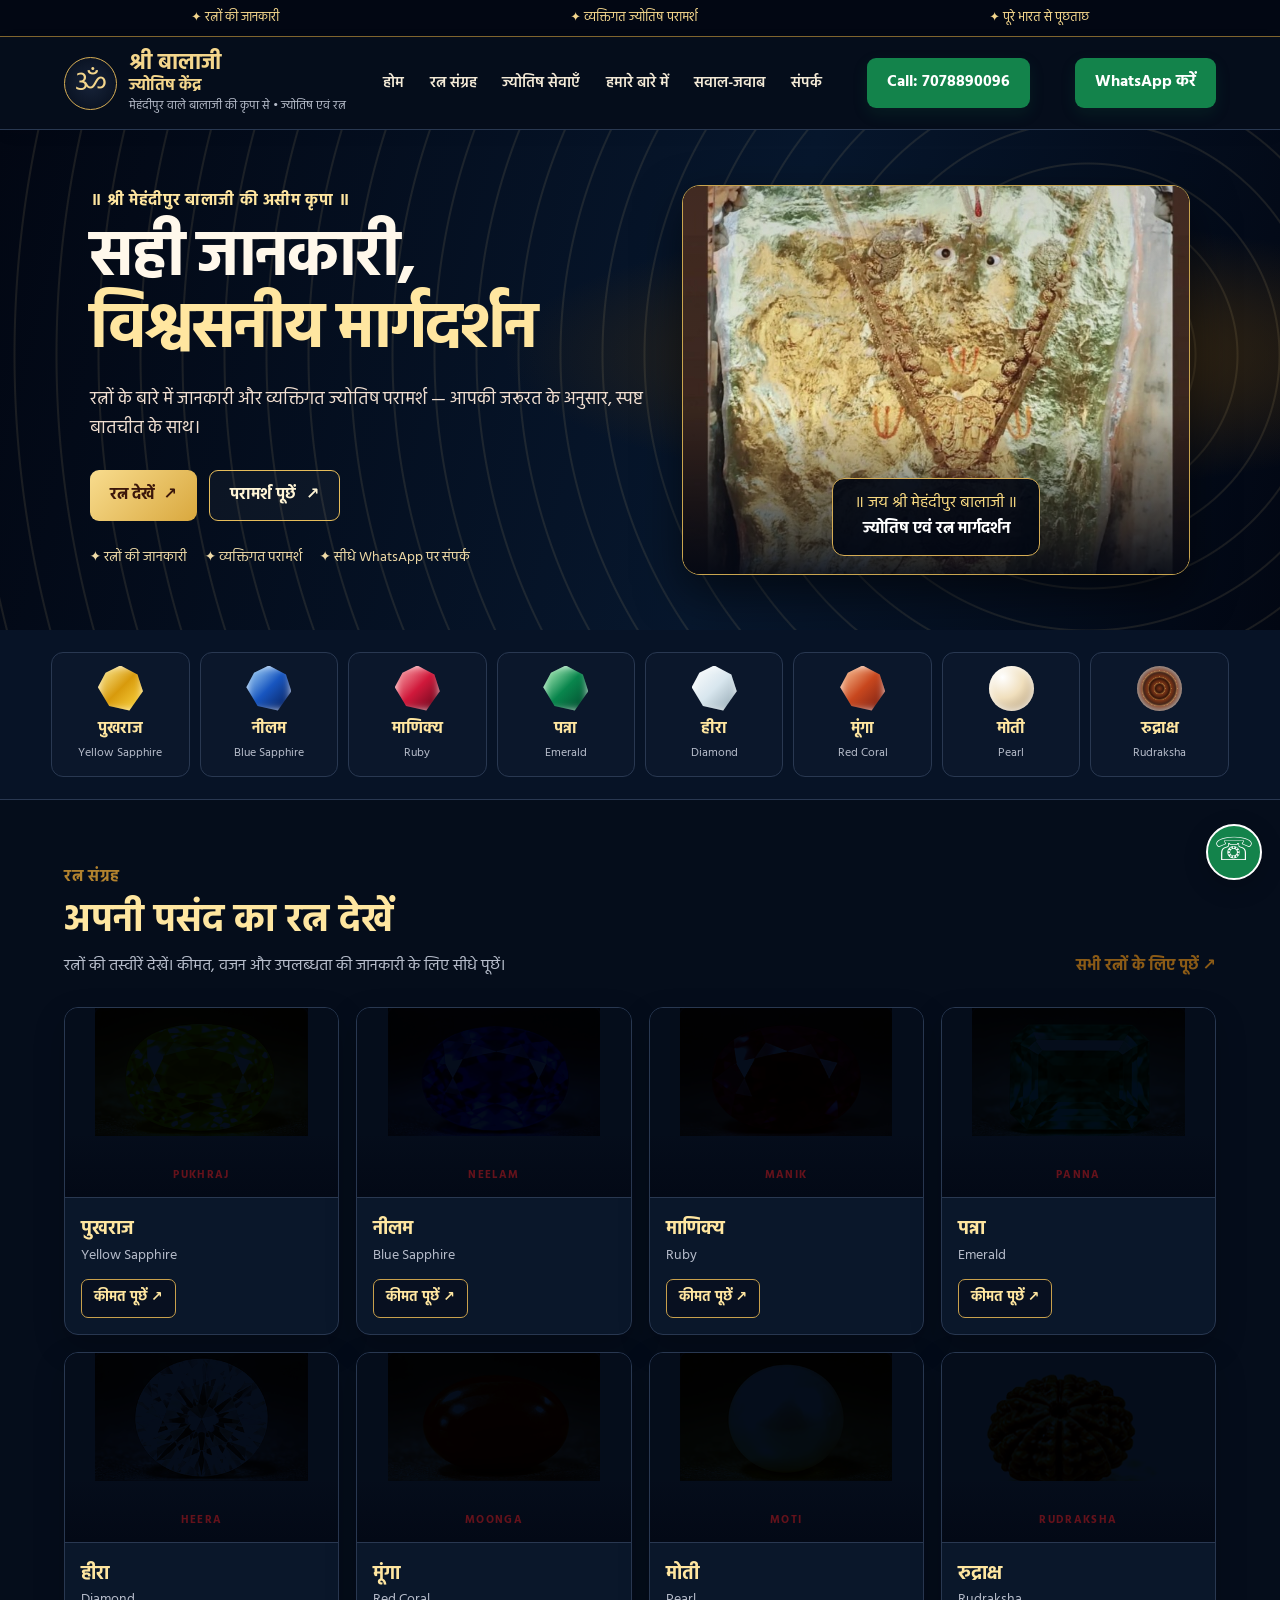
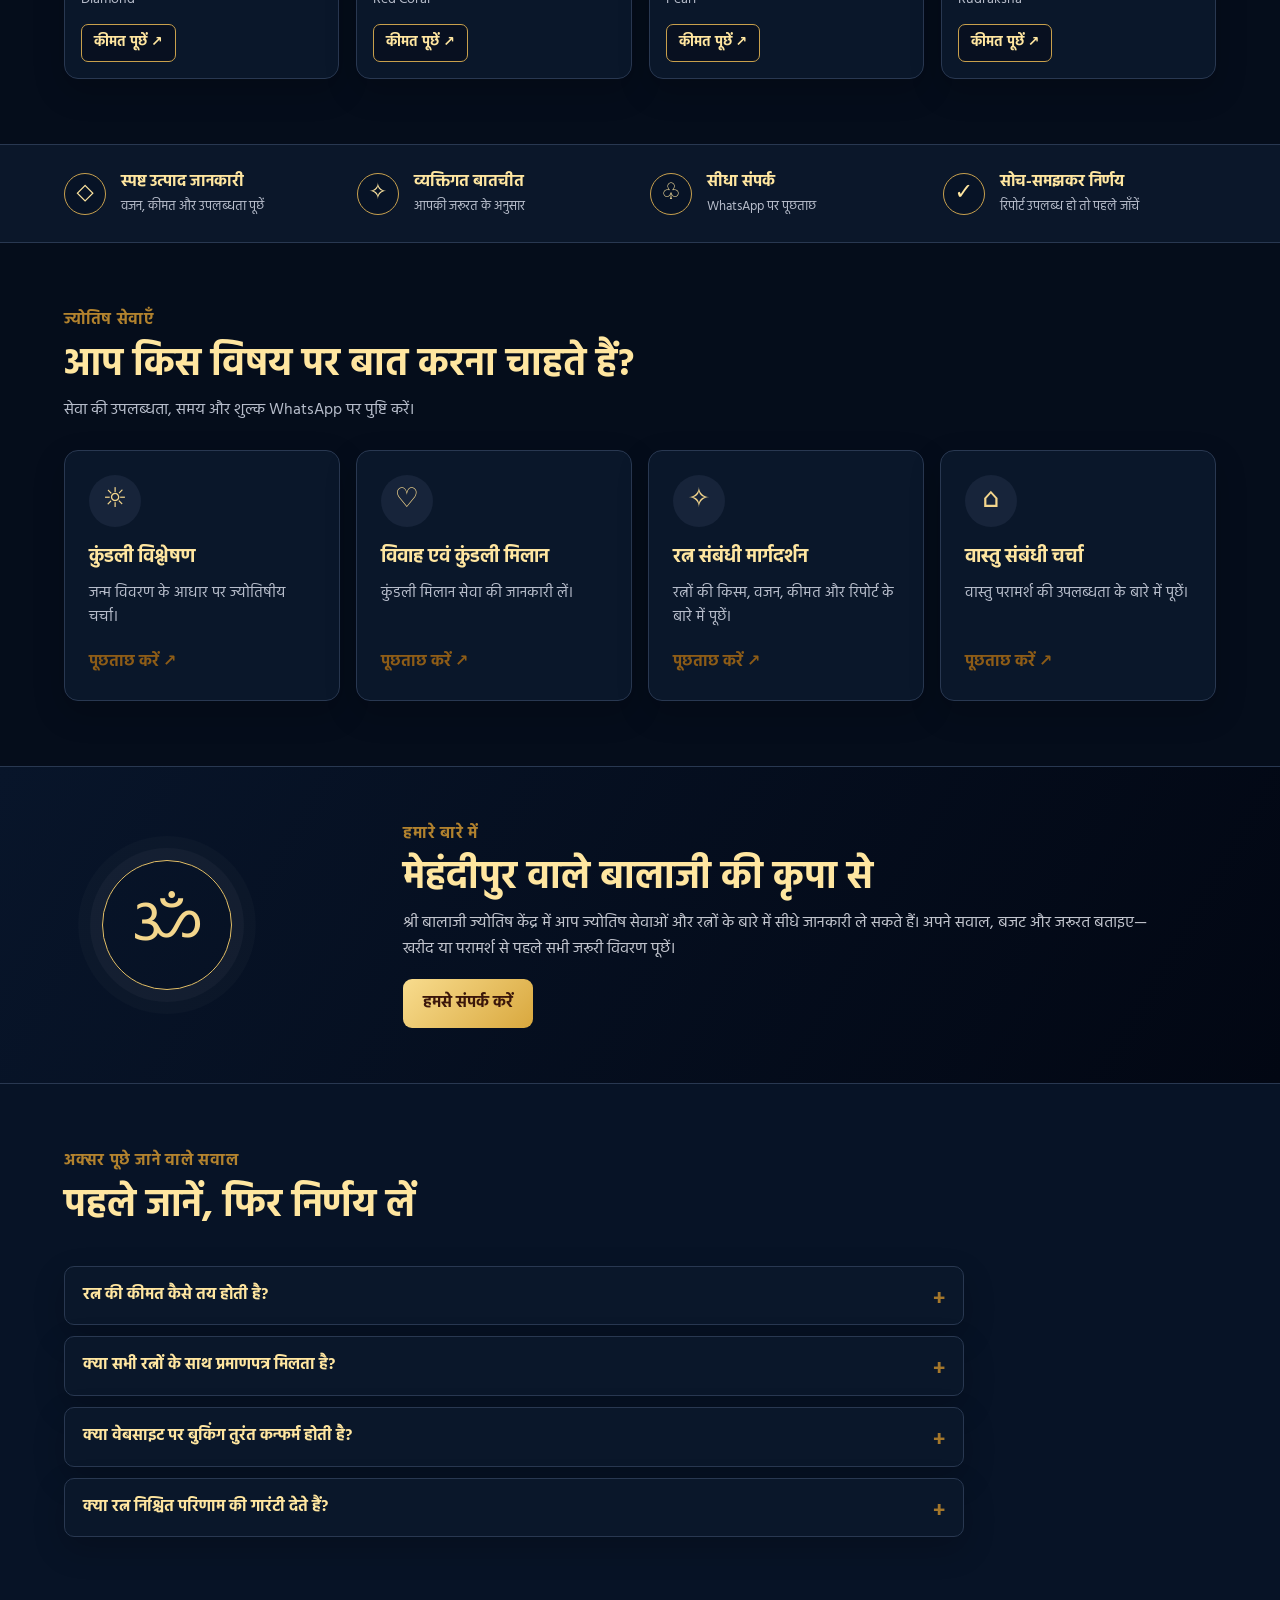
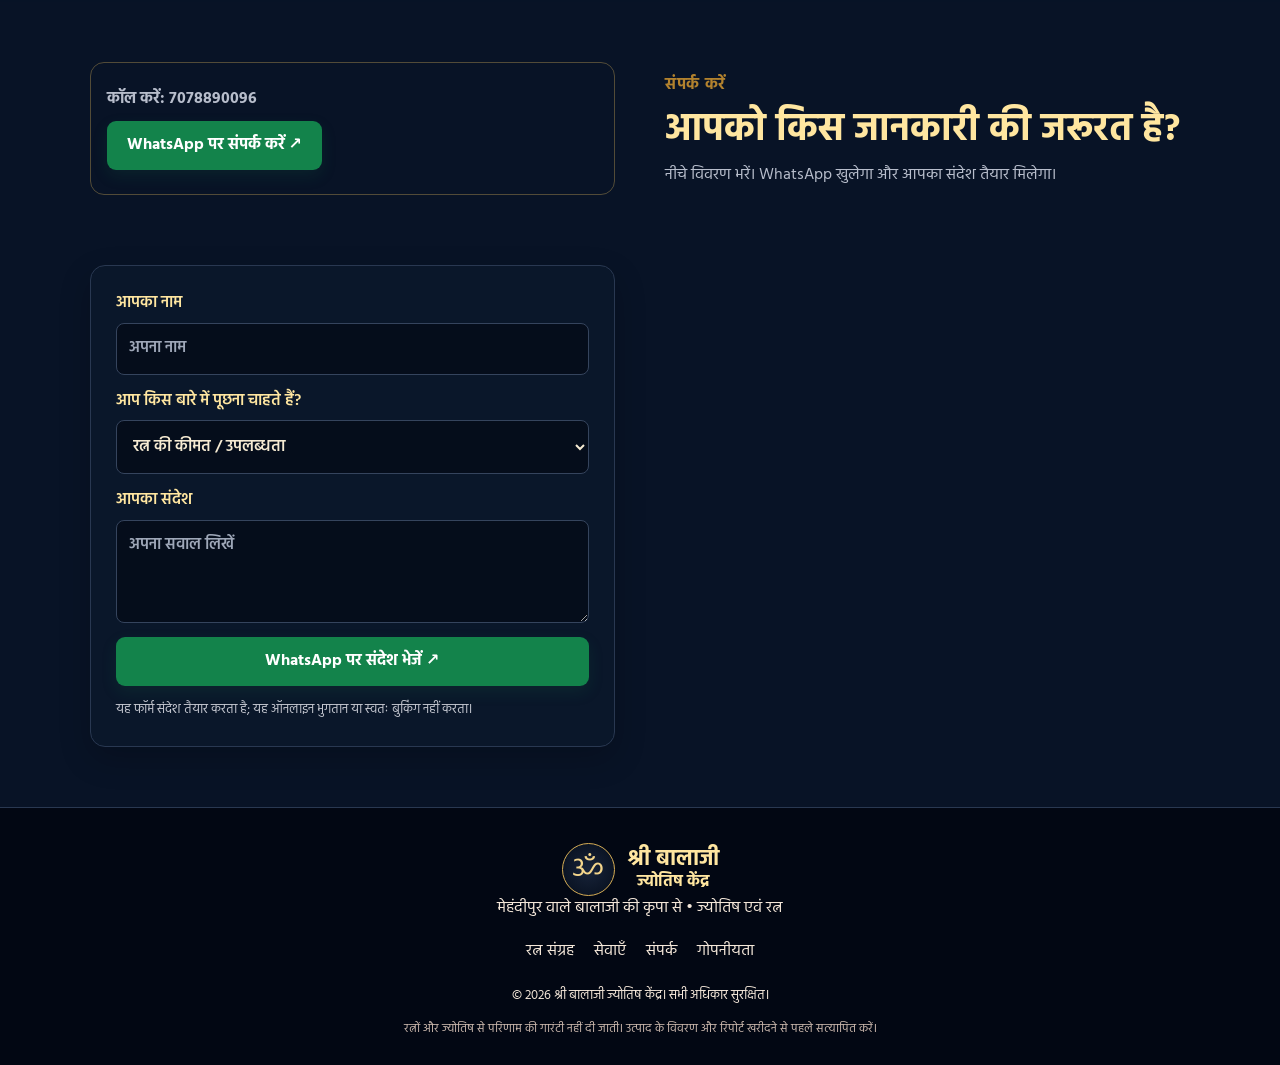
==== index.html @ afc3b155 "Add files via upload" ====
<!doctype html>
<html lang="hi">
<head>
<meta charset="utf-8">
<meta name="viewport" content="width=device-width, initial-scale=1">
<meta name="theme-color" content="#64121b">
<meta name="description" content="श्री बालाजी ज्योतिष केंद्र — ज्योतिष परामर्श और रत्नों की जानकारी।">
<meta property="og:title" content="श्री बालाजी ज्योतिष केंद्र | ज्योतिष एवं रत्न">
<meta property="og:description" content="रत्नों की जानकारी और व्यक्तिगत ज्योतिष परामर्श के लिए संपर्क करें।">
<title>श्री बालाजी ज्योतिष केंद्र | ज्योतिष एवं रत्न</title>
<link rel="icon" href="assets/icon.svg" type="image/svg+xml">
<link rel="manifest" href="manifest.webmanifest">
<link rel="stylesheet" href="styles.css">




<style>
.business-contact-number{margin:0 0 20px;padding:16px;border:1px solid rgba(220,180,90,.35);border-radius:14px}
.business-contact-number p{margin:8px 0}
.business-contact-number a:not(.button){color:inherit;font-weight:700;text-decoration:none}
.nav-whatsapp{margin-left:8px}
@media(max-width:900px){.nav-whatsapp{display:none}}
</style>


<style>
.product-art{position:relative;display:flex;align-items:center;justify-content:flex-end;flex-direction:column;gap:6px;min-height:190px;overflow:hidden;padding:12px 10px}
.product-art .gem-photo{display:block;width:100%;height:128px;object-fit:contain;border-radius:10px;mix-blend-mode:multiply}
.product-art b{position:static;display:block;text-align:center;text-shadow:none;letter-spacing:.12em;color:#64121b}
@media(max-width:600px){.product-art{min-height:165px}.product-art .gem-photo{height:105px}}
</style>

</head>
<body>
<div class="topbar"><span>✦ रत्नों की जानकारी</span><span>✦ व्यक्तिगत ज्योतिष परामर्श</span><span>✦ पूरे भारत से पूछताछ</span></div>
<header class="header">
  <a class="brand" href="#home" aria-label="श्री बालाजी ज्योतिष केंद्र होम">
    <span class="brand-mark">ॐ</span><span><strong>श्री बालाजी</strong><small>ज्योतिष केंद्र</small><em>मेहंदीपुर वाले बालाजी की कृपा से • ज्योतिष एवं रत्न</em></span>
  </a>
  <button class="menu-toggle" id="menuToggle" aria-label="मेन्यू खोलें">☰</button>
  <nav id="mainNav"><a href="#home">होम</a><a href="#gems">रत्न संग्रह</a><a href="#services">ज्योतिष सेवाएँ</a><a href="#about">हमारे बारे में</a><a href="#faq">सवाल-जवाब</a><a href="#contact">संपर्क</a></nav>
  <a class="button button-green nav-whatsapp" href="tel:7078890096">Call: 7078890096</a><a class="button button-green nav-whatsapp" href="https://wa.me/917078890096" target="_blank" rel="noopener">WhatsApp करें</a>
</header>
<main>
<section class="hero" id="home">
 <div class="hero-copy">
  <p class="eyebrow">॥ श्री मेहंदीपुर बालाजी की असीम कृपा ॥</p>
  <h1>सही जानकारी,<br><span>विश्वसनीय मार्गदर्शन</span></h1>
  <p class="hero-sub">रत्नों के बारे में जानकारी और व्यक्तिगत ज्योतिष परामर्श — आपकी जरूरत के अनुसार, स्पष्ट बातचीत के साथ।</p>
  <div class="hero-actions"><a class="button button-gold" href="#gems">रत्न देखें <span>↗</span></a><a class="button button-outline" href="#contact">परामर्श पूछें <span>↗</span></a></div>
  <div class="trust-row"><span>✦ रत्नों की जानकारी</span><span>✦ व्यक्तिगत परामर्श</span><span>✦ सीधे WhatsApp पर संपर्क</span></div>
 </div>
 <div class="hero-art hero-balaji-art">
   <img src="mehandipur-balaji.jpg" alt="मेहंदीपुर बालाजी मंदिर की उपयोगकर्ता द्वारा भेजी गई तस्वीर">
   <div class="hero-caption"><span>॥ जय श्री मेहंदीपुर बालाजी ॥</span><strong>ज्योतिष एवं रत्न मार्गदर्शन</strong></div>
 </div>
</section>
<section class="category-strip" aria-label="मुख्य रत्न">
 <a href="#gems"><span class="mini-gem yellow"></span><strong>पुखराज</strong><small>Yellow Sapphire</small></a>
 <a href="#gems"><span class="mini-gem blue"></span><strong>नीलम</strong><small>Blue Sapphire</small></a>
 <a href="#gems"><span class="mini-gem red"></span><strong>माणिक्य</strong><small>Ruby</small></a>
 <a href="#gems"><span class="mini-gem green"></span><strong>पन्ना</strong><small>Emerald</small></a>
 <a href="#gems"><span class="mini-gem clear"></span><strong>हीरा</strong><small>Diamond</small></a>
 <a href="#gems"><span class="mini-gem orange"></span><strong>मूंगा</strong><small>Red Coral</small></a>
 <a href="#gems"><span class="mini-gem pearl"></span><strong>मोती</strong><small>Pearl</small></a>
 <a href="#gems"><span class="mini-gem brown"></span><strong>रुद्राक्ष</strong><small>Rudraksha</small></a>
</section>
<section class="section" id="gems">
 <div class="section-head"><div><p class="eyebrow">रत्न संग्रह</p><h2>अपनी पसंद का रत्न देखें</h2><p>रत्नों की तस्वीरें देखें। कीमत, वजन और उपलब्धता की जानकारी के लिए सीधे पूछें।</p></div><a class="text-link" href="#contact">सभी रत्नों के लिए पूछें ↗</a></div>
 <div class="product-grid">
  <article class="product-card"><div class="product-art art-yellow"><img class="gem-photo" src="pukhraj.jpg" alt="PUKHRAJ रत्न की तस्वीर" loading="lazy"><b>PUKHRAJ</b></div><div class="product-info"><h3>पुखराज</h3><p>Yellow Sapphire</p><a class="inquire" data-product="पुखराज" href="#contact">कीमत पूछें ↗</a></div></article>
  <article class="product-card"><div class="product-art art-blue"><img class="gem-photo" src="neelam.jpg" alt="NEELAM रत्न की तस्वीर" loading="lazy"><b>NEELAM</b></div><div class="product-info"><h3>नीलम</h3><p>Blue Sapphire</p><a class="inquire" data-product="नीलम" href="#contact">कीमत पूछें ↗</a></div></article>
  <article class="product-card"><div class="product-art art-red"><img class="gem-photo" src="manikya.jpg" alt="MANIK रत्न की तस्वीर" loading="lazy"><b>MANIK</b></div><div class="product-info"><h3>माणिक्य</h3><p>Ruby</p><a class="inquire" data-product="माणिक्य" href="#contact">कीमत पूछें ↗</a></div></article>
  <article class="product-card"><div class="product-art art-green"><img class="gem-photo" src="panna.jpg" alt="PANNA रत्न की तस्वीर" loading="lazy"><b>PANNA</b></div><div class="product-info"><h3>पन्ना</h3><p>Emerald</p><a class="inquire" data-product="पन्ना" href="#contact">कीमत पूछें ↗</a></div></article>
  <article class="product-card"><div class="product-art art-clear"><img class="gem-photo" src="heera.jpg" alt="HEERA रत्न की तस्वीर" loading="lazy"><b>HEERA</b></div><div class="product-info"><h3>हीरा</h3><p>Diamond</p><a class="inquire" data-product="हीरा" href="#contact">कीमत पूछें ↗</a></div></article>
  <article class="product-card"><div class="product-art art-orange"><img class="gem-photo" src="moonga.jpg" alt="MOONGA रत्न की तस्वीर" loading="lazy"><b>MOONGA</b></div><div class="product-info"><h3>मूंगा</h3><p>Red Coral</p><a class="inquire" data-product="मूंगा" href="#contact">कीमत पूछें ↗</a></div></article>
  <article class="product-card"><div class="product-art art-pearl"><img class="gem-photo" src="moti.jpg" alt="MOTI रत्न की तस्वीर" loading="lazy"><b>MOTI</b></div><div class="product-info"><h3>मोती</h3><p>Pearl</p><a class="inquire" data-product="मोती" href="#contact">कीमत पूछें ↗</a></div></article>
  <article class="product-card"><div class="product-art art-brown"><img class="gem-photo" src="rudraksha.jpg" alt="RUDRAKSHA रत्न की तस्वीर" loading="lazy"><b>RUDRAKSHA</b></div><div class="product-info"><h3>रुद्राक्ष</h3><p>Rudraksha</p><a class="inquire" data-product="रुद्राक्ष" href="#contact">कीमत पूछें ↗</a></div></article>
 </div>
</section>
<section class="benefits"><div><span>◇</span><strong>स्पष्ट उत्पाद जानकारी</strong><small>वजन, कीमत और उपलब्धता पूछें</small></div><div><span>✧</span><strong>व्यक्तिगत बातचीत</strong><small>आपकी जरूरत के अनुसार</small></div><div><span>♧</span><strong>सीधा संपर्क</strong><small>WhatsApp पर पूछताछ</small></div><div><span>✓</span><strong>सोच-समझकर निर्णय</strong><small>रिपोर्ट उपलब्ध हो तो पहले जाँचें</small></div></section>
<section class="section service-section" id="services">
 <div class="section-head"><div><p class="eyebrow">ज्योतिष सेवाएँ</p><h2>आप किस विषय पर बात करना चाहते हैं?</h2><p>सेवा की उपलब्धता, समय और शुल्क WhatsApp पर पुष्टि करें।</p></div></div>
 <div class="service-grid">
  <article class="service-card"><span class="service-icon">☼</span><h3>कुंडली विश्लेषण</h3><p>जन्म विवरण के आधार पर ज्योतिषीय चर्चा।</p><a data-service="कुंडली विश्लेषण" href="#contact">पूछताछ करें ↗</a></article>
  <article class="service-card"><span class="service-icon">♡</span><h3>विवाह एवं कुंडली मिलान</h3><p>कुंडली मिलान सेवा की जानकारी लें।</p><a data-service="विवाह एवं कुंडली मिलान" href="#contact">पूछताछ करें ↗</a></article>
  <article class="service-card"><span class="service-icon">✧</span><h3>रत्न संबंधी मार्गदर्शन</h3><p>रत्नों की किस्म, वजन, कीमत और रिपोर्ट के बारे में पूछें।</p><a data-service="रत्न संबंधी मार्गदर्शन" href="#contact">पूछताछ करें ↗</a></article>
  <article class="service-card"><span class="service-icon">⌂</span><h3>वास्तु संबंधी चर्चा</h3><p>वास्तु परामर्श की उपलब्धता के बारे में पूछें।</p><a data-service="वास्तु संबंधी चर्चा" href="#contact">पूछताछ करें ↗</a></article>
 </div>
</section>
<section class="about" id="about"><div class="about-symbol">ॐ</div><div><p class="eyebrow">हमारे बारे में</p><h2>मेहंदीपुर वाले बालाजी की कृपा से</h2><p>श्री बालाजी ज्योतिष केंद्र में आप ज्योतिष सेवाओं और रत्नों के बारे में सीधे जानकारी ले सकते हैं। अपने सवाल, बजट और जरूरत बताइए—खरीद या परामर्श से पहले सभी जरूरी विवरण पूछें।</p><a class="button button-gold" href="#contact">हमसे संपर्क करें</a></div></section>
<section class="section faq-section" id="faq"><div class="section-head"><div><p class="eyebrow">अक्सर पूछे जाने वाले सवाल</p><h2>पहले जानें, फिर निर्णय लें</h2></div></div><div class="faq-list">
<details><summary>रत्न की कीमत कैसे तय होती है?</summary><p>रत्न की किस्म, वजन, गुणवत्ता, प्राकृतिक या लैब-निर्मित स्थिति और उपलब्ध रिपोर्ट के आधार पर कीमत बदलती है। वर्तमान कीमत WhatsApp पर पूछें।</p></details>
<details><summary>क्या सभी रत्नों के साथ प्रमाणपत्र मिलता है?</summary><p>प्रमाणपत्र/लैब रिपोर्ट की उपलब्धता उत्पाद के अनुसार पूछें। किसी रत्न को प्रमाणित या प्राकृतिक तभी कहें जब उसके समर्थन में वैध रिपोर्ट हो।</p></details>
<details><summary>क्या वेबसाइट पर बुकिंग तुरंत कन्फर्म होती है?</summary><p>नहीं। WhatsApp पर संदेश भेजने के बाद केंद्र से समय और शुल्क की पुष्टि करनी होगी।</p></details>
<details><summary>क्या रत्न निश्चित परिणाम की गारंटी देते हैं?</summary><p>नहीं। ज्योतिषीय मान्यताओं या रत्नों से स्वास्थ्य, धन, विवाह या सफलता की गारंटी नहीं दी जाती। महत्वपूर्ण फैसलों में संबंधित योग्य पेशेवर की सलाह लें।</p></details>
</div></section>
<section class="contact-section" id="contact"><div class="business-contact-number"><p><strong>कॉल करें:</strong> <a href="tel:7078890096">7078890096</a></p><p><a class="button button-green" href="https://wa.me/917078890096" target="_blank" rel="noopener">WhatsApp पर संपर्क करें ↗</a></p></div><div><p class="eyebrow">संपर्क करें</p><h2>आपको किस जानकारी की जरूरत है?</h2><p>नीचे विवरण भरें। WhatsApp खुलेगा और आपका संदेश तैयार मिलेगा।</p></div>
<form id="contactForm"><label>आपका नाम<input id="customerName" name="name" placeholder="अपना नाम" required></label><label>आप किस बारे में पूछना चाहते हैं?<select id="interest" name="interest"><option>रत्न की कीमत / उपलब्धता</option><option>ज्योतिष परामर्श</option><option>कुंडली विश्लेषण</option><option>विवाह एवं कुंडली मिलान</option><option>वास्तु संबंधी चर्चा</option><option>अन्य सवाल</option></select></label><label>आपका संदेश<textarea id="customerMessage" name="message" rows="3" placeholder="अपना सवाल लिखें"></textarea></label><button class="button button-green" type="submit">WhatsApp पर संदेश भेजें ↗</button><small>यह फॉर्म संदेश तैयार करता है; यह ऑनलाइन भुगतान या स्वतः बुकिंग नहीं करता।</small></form></section>
</main>
<footer><a class="brand footer-brand" href="#home"><span class="brand-mark">ॐ</span><span><strong>श्री बालाजी</strong><small>ज्योतिष केंद्र</small></span></a><p>मेहंदीपुर वाले बालाजी की कृपा से • ज्योतिष एवं रत्न</p><div class="footer-links"><a href="#gems">रत्न संग्रह</a><a href="#services">सेवाएँ</a><a href="#contact">संपर्क</a><a href="privacy.html">गोपनीयता</a></div><small>© <span id="year"></span> श्री बालाजी ज्योतिष केंद्र। सभी अधिकार सुरक्षित।</small><p class="disclaimer">रत्नों और ज्योतिष से परिणाम की गारंटी नहीं दी जाती। उत्पाद के विवरण और रिपोर्ट खरीदने से पहले सत्यापित करें।</p></footer>
<a class="floating-wa" href="https://wa.me/917078890096" target="_blank" rel="noopener" aria-label="WhatsApp पर संपर्क करें">☏</a>
<script src="app.js"></script>
</body></html>
---- styles.css ----
@import url('https://fonts.googleapis.com/css2?family=Hind:wght@400;500;600;700&family=Playfair+Display:wght@600;700&display=swap');
:root{--maroon:#d6ad55;--deep:#020916;--gold:#e2b84f;--gold2:#ffe6a0;--cream:#071326;--paper:#050d1b;--ink:#f5ead2;--muted:#c2c5ce;--line:#293851;--green:#13834b;--shadow:0 16px 44px #3d11120d}
*{box-sizing:border-box}html{scroll-behavior:smooth;scroll-padding-top:90px}body{margin:0;background:var(--paper);color:var(--ink);font-family:'Hind',system-ui,sans-serif;line-height:1.6}a{color:inherit;text-decoration:none}button,input,select,textarea{font:inherit}.topbar{display:flex;justify-content:space-around;gap:12px;flex-wrap:wrap;background:var(--maroon);color:#ffedc2;padding:8px 4%;font-size:.8rem}.header{display:flex;align-items:center;justify-content:space-between;gap:22px;padding:15px 5%;background:#fffdf8;border-bottom:1px solid var(--line);position:sticky;top:0;z-index:10;box-shadow:0 4px 20px #32100a08}.brand{display:flex;align-items:center;gap:12px;color:var(--maroon);min-width:max-content}.brand-mark{width:53px;height:53px;border:1px solid var(--gold);border-radius:50%;display:grid;place-items:center;background:radial-gradient(circle,#fff5d9,#ecd39a);font-size:1.8rem;color:var(--maroon)}.brand strong,.brand small,.brand em{display:block;line-height:1.15}.brand strong{font-size:1.35rem;font-weight:700}.brand small{font-weight:700;font-size:.98rem}.brand em{font-size:.72rem;color:var(--muted);font-style:normal;margin-top:5px}nav{display:flex;align-items:center;gap:clamp(10px,2vw,27px);font-weight:600;font-size:.96rem}nav a:hover,.footer-links a:hover{color:#a16c1b}.button{display:inline-flex;align-items:center;justify-content:center;gap:10px;border:0;border-radius:9px;padding:12px 20px;font-weight:700;cursor:pointer;transition:.2s}.button:hover{transform:translateY(-2px);filter:brightness(1.03)}.button-green{background:var(--green);color:white;box-shadow:0 6px 16px #13834b24}.button-gold{background:linear-gradient(135deg,#f8dc8e,#d9a83e);color:#3b170b}.button-outline{border:1px solid #e6bd5b;color:#fff5d6;background:#ffffff08}.menu-toggle{display:none;background:transparent;border:1px solid var(--line);padding:7px 12px;border-radius:8px;font-size:1.2rem}
.hero{min-height:470px;background:radial-gradient(ellipse at 80% 45%,#7e401a 0%,transparent 35%),linear-gradient(105deg,#21080b,#4a0d14 56%,#1c090b);color:#fff8eb;display:grid;grid-template-columns:1.05fr .95fr;align-items:center;padding:55px 7%;gap:30px;overflow:hidden;position:relative}.hero:before{content:"";position:absolute;inset:0;opacity:.12;background-image:repeating-radial-gradient(circle at 85% 45%,transparent 0 22px,#f4d68c 23px 24px,transparent 25px 42px);pointer-events:none}.hero-copy{position:relative;z-index:1;max-width:650px}.eyebrow{text-transform:none;letter-spacing:.04em;color:#b2822e;font-weight:700;margin:0 0 8px}.hero .eyebrow{color:var(--gold2)}h1,h2,h3,p{margin-top:0}h1{font-size:clamp(2.4rem,5vw,4.3rem);line-height:1.12;margin:8px 0 20px;letter-spacing:-.03em}h1 span{color:var(--gold2)}.hero-sub{font-size:1.12rem;color:#f1dfd1;max-width:560px}.hero-actions{display:flex;gap:12px;flex-wrap:wrap;margin:26px 0}.trust-row{display:flex;gap:17px;flex-wrap:wrap;color:#f0dba7;font-size:.88rem}.hero-art{min-height:350px;position:relative;display:grid;place-items:center}.orbit{position:absolute;border:1px solid #f3ce6b55;border-radius:50%;width:340px;height:340px}.orbit-two{width:265px;height:265px;border-style:dashed}.gem{position:absolute;width:100px;height:125px;clip-path:polygon(50% 0,88% 20%,100% 57%,70% 100%,25% 90%,0 48%,17% 16%);filter:drop-shadow(0 18px 16px #0009);border:1px solid #fff8}.gem:after{content:"";position:absolute;inset:0;background:linear-gradient(135deg,#ffffffb0,transparent 26%,#0003 62%,#fff6)}.gem-yellow{background:linear-gradient(135deg,#fff3a3,#c88a0c 50%,#ffdf5c);transform:rotate(-20deg) translate(-80px,-35px)}.gem-blue{background:linear-gradient(135deg,#9bd8ff,#1448ad 50%,#061b57);transform:rotate(13deg) translate(50px,-55px);width:120px;height:145px}.gem-green{background:linear-gradient(135deg,#c0ffd5,#08754b 48%,#063d2d);transform:rotate(23deg) translate(65px,75px);width:90px;height:110px}.gem-red{background:linear-gradient(135deg,#ffb0a3,#a70e28 50%,#510a16);transform:rotate(-16deg) translate(-65px,90px);width:82px;height:100px}.hero-caption{position:absolute;bottom:0;text-align:center;color:#f8d981;background:#26080cbf;border:1px solid #d6a84766;border-radius:12px;padding:12px 22px}.hero-caption span,.hero-caption strong{display:block}.hero-caption strong{color:white}
.category-strip{display:grid;grid-template-columns:repeat(8,1fr);gap:10px;padding:22px 4%;background:#fff8ec;border-bottom:1px solid var(--line)}.category-strip>a{display:flex;flex-direction:column;align-items:center;gap:2px;padding:13px 4px;border-radius:12px;background:#fffdf8;border:1px solid #f0e4d1;transition:.2s}.category-strip>a:hover{transform:translateY(-3px);box-shadow:var(--shadow)}.category-strip strong{color:var(--maroon)}.category-strip small{font-size:.72rem;color:var(--muted)}.mini-gem{width:45px;height:45px;margin-bottom:4px;clip-path:polygon(50% 0,88% 20%,100% 57%,70% 100%,25% 90%,0 48%,17% 16%);box-shadow:inset 0 0 8px #fff}.yellow{background:linear-gradient(135deg,#fff2a2,#d89a0c,#ffdc48)}.blue{background:linear-gradient(135deg,#b8e6ff,#1856c0,#06194e)}.red{background:linear-gradient(135deg,#ffb7b7,#d0193b,#580519)}.green{background:linear-gradient(135deg,#c8ffcc,#09864d,#03442b)}.clear{background:linear-gradient(135deg,#fff,#d8e6ee,#8da2ad)}.orange{background:linear-gradient(135deg,#ffd1a5,#c8471e,#711c14)}.pearl{border-radius:50%;clip-path:none;background:radial-gradient(circle at 30% 25%,white,#f0dfbd 45%,#a68d69)}.brown{background:repeating-radial-gradient(circle,#7e3718,#391609 4px,#a86c35 6px);border-radius:50%;clip-path:none}
.section{padding:65px 5%}.section-head{display:flex;justify-content:space-between;align-items:end;gap:20px;margin-bottom:27px}.section-head h2,.about h2,.contact-section h2{font-size:clamp(1.8rem,3vw,2.5rem);line-height:1.2;color:var(--maroon);margin:0 0 10px}.section-head p:not(.eyebrow){color:var(--muted);margin:0}.text-link{color:#8c5b16;font-weight:700;white-space:nowrap}.product-grid{display:grid;grid-template-columns:repeat(4,1fr);gap:17px}.product-card{background:white;border:1px solid var(--line);border-radius:14px;overflow:hidden;box-shadow:0 7px 20px #3d11120a;transition:.22s}.product-card:hover{transform:translateY(-5px);box-shadow:var(--shadow)}.product-art{height:180px;display:flex;align-items:center;justify-content:center;position:relative;overflow:hidden;flex-direction:column;gap:12px}.product-art:before{content:"";position:absolute;width:200px;height:200px;border-radius:50%;border:1px solid #ffffff60}.product-art b{position:absolute;z-index:2;left:0;right:0;bottom:8px;text-align:center;font-size:.72rem;letter-spacing:.22em;color:#fff8dc;text-shadow:0 2px 5px #000;font-weight:800}.art-yellow{background:radial-gradient(circle,#fff3c6,#f4d68c 45%,#d4a44a)}.art-blue{background:radial-gradient(circle,#8db9ef,#24529b 52%,#10274d)}.art-red{background:radial-gradient(circle,#ffb6b4,#a51f31 52%,#4d111b)}.art-green{background:radial-gradient(circle,#b6e7bd,#21805b 52%,#123e2f)}.art-clear{background:radial-gradient(circle,#fff,#d5dce1 55%,#8d9aa3)}.art-orange{background:radial-gradient(circle,#ffc8a2,#b84929 55%,#612116)}.art-pearl{background:radial-gradient(circle,#fff,#e8d9be 60%,#b29a77)}.art-brown{background:radial-gradient(circle,#9c623a,#4a210f 65%,#291008)}.cut-stone{width:78px;height:90px;clip-path:polygon(50% 0,90% 20%,100% 55%,70% 100%,25% 90%,0 48%,17% 16%);background:linear-gradient(135deg,#ffffffd9 0%,#fff6 15%,transparent 28%,#0003 62%,#fff8 100%);border:2px solid #ffffff88;filter:drop-shadow(0 8px 8px #0004);position:relative}.art-yellow .cut-stone{background-color:#f4c531}.art-blue .cut-stone{background-color:#174cb5}.art-red .cut-stone{background-color:#b5122d}.art-green .cut-stone{background-color:#08774a}.art-clear .cut-stone{background-color:#e9f5fb}.art-orange .cut-stone{background-color:#c54b2b;border-radius:50%;clip-path:ellipse(45% 35%)}.art-pearl .cut-stone{background:radial-gradient(circle at 30% 25%,white,#eee0c4 50%,#a58d6b);border-radius:50%;clip-path:circle(44%)}.rudra{font-size:4rem;color:#e4a36c;text-shadow:2px 3px 0 #3c170a}.product-info{padding:16px}.product-info h3{margin:0;color:var(--maroon);font-size:1.2rem}.product-info p{color:var(--muted);font-size:.85rem;margin:0 0 13px}.inquire{display:inline-block;border:1px solid #c9a04e;color:#7b4d12;padding:7px 12px;border-radius:7px;font-size:.87rem;font-weight:700}.benefits{display:grid;grid-template-columns:repeat(4,1fr);background:#f6ead4;padding:25px 5%;gap:20px}.benefits>div{display:grid;grid-template-columns:45px 1fr;column-gap:12px;align-items:center}.benefits span{grid-row:span 2;width:42px;height:42px;display:grid;place-items:center;border-radius:50%;background:var(--maroon);color:var(--gold2);font-size:1.4rem}.benefits strong{color:var(--maroon)}.benefits small{color:var(--muted);font-size:.82rem}.service-section{background:#fffdf8}.service-grid{display:grid;grid-template-columns:repeat(4,1fr);gap:16px}.service-card{border:1px solid var(--line);background:white;border-radius:14px;padding:24px;box-shadow:0 8px 25px #3d111208}.service-icon{display:grid;place-items:center;width:52px;height:52px;border-radius:50%;background:#f9efd9;color:#8d5c17;font-size:1.7rem;margin-bottom:16px}.service-card h3{color:var(--maroon);margin-bottom:8px}.service-card p{color:var(--muted);font-size:.94rem;min-height:54px}.service-card a{color:#8d5c17;font-weight:700}.about{display:grid;grid-template-columns:.35fr 1fr;gap:30px;align-items:center;padding:55px 8%;background:linear-gradient(120deg,#4b0d15,#25080c);color:#fff5e5}.about h2{color:#f4d68c}.about p:not(.eyebrow){max-width:800px;color:#ead9d0}.about-symbol{width:130px;height:130px;border:1px solid #e3bf67;border-radius:50%;display:grid;place-items:center;color:#f4d68c;font-size:4rem;box-shadow:0 0 0 12px #ffffff08,0 0 0 24px #ffffff05}.faq-section{background:#fff8ec}.faq-list{max-width:900px;display:grid;gap:11px}.faq-list details{background:white;border:1px solid var(--line);border-radius:10px;padding:0 18px}.faq-list summary{padding:16px 25px 16px 0;font-weight:700;color:var(--maroon);cursor:pointer;position:relative;list-style:none}.faq-list summary::-webkit-details-marker{display:none}.faq-list summary:after{content:"+";position:absolute;right:0;color:#a4772b;font-size:1.3rem}.faq-list details[open] summary:after{content:"−"}.faq-list details p{color:var(--muted);margin:0;padding:0 0 17px}.contact-section{padding:60px 7%;display:grid;grid-template-columns:1fr 1fr;gap:50px;background:#f3e5ce}.contact-section>div{align-self:center}.contact-section p:not(.eyebrow){color:var(--muted)}form{display:grid;gap:14px;background:white;padding:25px;border:1px solid var(--line);border-radius:15px;box-shadow:var(--shadow)}label{display:grid;gap:6px;font-weight:600;color:var(--maroon)}input,select,textarea{width:100%;border:1px solid #ddcdb6;border-radius:8px;padding:12px;background:#fffdf9;color:var(--ink)}input:focus,select:focus,textarea:focus{outline:2px solid #d6a847;outline-offset:1px}form small{color:var(--muted);font-size:.8rem}footer{background:#25080c;color:#f4e7d9;text-align:center;padding:35px 5% 25px}.footer-brand{justify-content:center;color:#ffedc2}.footer-brand em{display:none}.footer-links{display:flex;justify-content:center;gap:20px;flex-wrap:wrap;margin:18px 0}.disclaimer{font-size:.78rem;color:#cbb8ad;max-width:850px;margin:12px auto 0}.floating-wa{position:fixed;right:18px;bottom:20px;width:56px;height:56px;display:grid;place-items:center;border-radius:50%;background:#13834b;color:white;font-size:2rem;box-shadow:0 7px 25px #0003;z-index:20;border:2px solid white}
:focus-visible{outline:3px solid #c79a42;outline-offset:3px}::selection{background:#ead7ac;color:#3f1019}
@media(max-width:950px){.header{flex-wrap:wrap}.header nav{order:5;width:100%;justify-content:center;flex-wrap:wrap}.nav-whatsapp{margin-left:auto}.hero{padding:45px 5%;grid-template-columns:1fr  .8fr}.category-strip{grid-template-columns:repeat(4,1fr)}.product-grid{grid-template-columns:repeat(2,1fr)}.service-grid{grid-template-columns:repeat(2,1fr)}.benefits{grid-template-columns:repeat(2,1fr)}}
@media(max-width:620px){.topbar{font-size:.7rem;gap:4px 12px}.header{padding:12px 4%;gap:10px}.brand-mark{width:43px;height:43px}.brand strong{font-size:1.1rem}.brand small{font-size:.85rem}.brand em{font-size:.65rem}.menu-toggle{display:block;margin-left:auto}nav{display:none!important;order:6!important;flex-direction:column;align-items:stretch!important;width:100%;background:#fff8ec;padding:10px;border-radius:8px}nav.open{display:flex!important}nav a{padding:7px 10px}.nav-whatsapp{font-size:.82rem;padding:9px 11px}.hero{grid-template-columns:1fr;padding:42px 6% 25px;gap:8px}.hero-art{min-height:260px;transform:scale(.86);margin-top:-5px}.hero-sub{font-size:1rem}.trust-row{font-size:.77rem;gap:8px 13px}.section{padding:45px 5%}.section-head{display:block}.text-link{display:inline-block;margin-top:15px}.category-strip{grid-template-columns:repeat(4,1fr);padding:13px 3%;gap:7px}.category-strip>a{padding:10px 2px}.category-strip small{font-size:.65rem}.mini-gem{width:35px;height:35px}.product-grid{gap:10px}.product-art{height:140px}.product-info{padding:12px}.product-info h3{font-size:1.05rem}.benefits{padding:20px 5%;gap:17px 10px}.benefits>div{grid-template-columns:35px 1fr;gap:8px}.benefits span{width:33px;height:33px;font-size:1.1rem}.benefits strong{font-size:.85rem}.benefits small{font-size:.7rem}.service-grid{gap:10px}.service-card{padding:16px}.service-card h3{font-size:1rem}.service-card p{font-size:.83rem;min-height:70px}.about{grid-template-columns:1fr;padding:40px 7%;gap:20px}.about-symbol{width:78px;height:78px;font-size:2.5rem}.contact-section{grid-template-columns:1fr;gap:20px;padding:42px 5%}form{padding:18px}.floating-wa{width:50px;height:50px;right:13px;bottom:13px}.footer-links{gap:12px}}
@media(prefers-reduced-motion:reduce){html{scroll-behavior:auto}*,*:before,*:after{transition:none!important;animation:none!important}}

/* Luxury navy and gold visual treatment */
body{background:#050d1b;color:#f5ead2}
.header{background:#050d1b;border-color:#293851}
.brand{color:#f4d68c}.brand-mark{background:radial-gradient(circle,#18243a,#050d1b);color:#f4d68c;border-color:#d6ad55}
.brand em{color:#b7bdcb}
nav a{color:#f4ead7}nav a:hover,.footer-links a:hover{color:#f4d68c}
.topbar{background:#020713;color:#f4d68c;border-bottom:1px solid #80652f}
.hero{background:radial-gradient(ellipse at 78% 45%,#46300f 0%,transparent 35%),linear-gradient(105deg,#020713,#07172d 58%,#020713)}
.hero:before{opacity:.1}.hero-caption{background:#020713e8;border-color:#d6ad5577}
.category-strip{background:#071326;border-color:#293851}
.category-strip>a{background:#0b172b;border-color:#293851}.category-strip strong{color:#ffe6a0}.category-strip small{color:#b7bdcb}
.section{background:#050d1b}.section-head h2,.contact-section h2{color:#ffe6a0}.section-head p:not(.eyebrow){color:#b7bdcb}
.product-card,.service-card,.faq-list details,form{background:#0a172a;border-color:#293851;box-shadow:0 12px 32px #0003}
.product-info h3,.service-card h3,.faq-list summary,label{color:#ffe6a0}.product-info p,.service-card p,.faq-list details p{color:#b7bdcb}
.inquire{border-color:#c8a04c;color:#ffe6a0;background:#081020}
.product-art{border-bottom:1px solid #293851}
.benefits{background:#0b172a;border-top:1px solid #293851;border-bottom:1px solid #293851}.benefits strong{color:#ffe6a0}.benefits small{color:#b7bdcb}.benefits span{background:#071326;border:1px solid #c7a04e}
.service-section{background:#050d1b}.service-icon{background:#17243a;color:#f4d68c}
.about{background:linear-gradient(120deg,#08152a,#020713);border-top:1px solid #293851;border-bottom:1px solid #293851}
.about h2{color:#ffe6a0}.about p:not(.eyebrow){color:#c2c5ce}
.faq-section{background:#071326}.faq-list details{background:#0a172a}
.contact-section{background:#081326}.contact-section p:not(.eyebrow){color:#b7bdcb}
input,select,textarea{background:#050d1b;border-color:#35445d;color:#f5ead2}
input::placeholder,textarea::placeholder{color:#9ea7b8}
footer{background:#020713;border-top:1px solid #293851}
.footer-brand{color:#ffe6a0}
.menu-toggle{color:#ffe6a0;border-color:#293851}
@media(max-width:620px){nav{background:#0a172a}}

/* Actual Mehandipur Balaji photo in the homepage hero */
.hero-balaji-art{min-height:390px;overflow:hidden;border:1px solid #c9a54f;border-radius:18px;background:#020713;box-shadow:0 18px 45px #0008}
.hero-balaji-art:before{content:"";position:absolute;inset:0;background:linear-gradient(0deg,#020713e8 0%,transparent 42%,#02071320 100%);z-index:1;pointer-events:none}
.hero-balaji-art img{position:absolute;inset:0;width:100%;height:100%;object-fit:cover;object-position:center 35%;filter:saturate(.9) contrast(1.04)}
.hero-balaji-art .hero-caption{z-index:2;bottom:18px;left:50%;transform:translateX(-50%);width:max-content;max-width:90%;border-color:#d6ad55}
@media(max-width:620px){.hero-balaji-art{min-height:320px;transform:none;margin-top:15px}.hero-balaji-art img{object-position:center 30%}.hero-balaji-art .hero-caption{bottom:12px}}

/* Real gemstone photo tiles: replace CSS-only gemstone shapes */
.product-art{height:190px;position:relative;display:block;background:#050d1b!important;overflow:hidden}
.product-art:before{content:"";position:absolute;inset:0;width:auto;height:auto;border-radius:0;border:0;background:linear-gradient(0deg,#020713aa 0%,transparent 34%);z-index:1;pointer-events:none}
.product-art .gem-photo{width:100%;height:100%;display:block;object-fit:cover;object-position:center 50%;position:absolute;inset:0;filter:brightness(1.18) saturate(1.12) contrast(1.04)}
.product-art b{position:absolute;z-index:2;left:0;right:0;bottom:9px;text-align:center;color:#fff4cf;font-size:.7rem;letter-spacing:.22em;text-shadow:0 2px 5px #000}
.product-art .cut-stone,.product-art .rudra{display:none!important}
@media(max-width:620px){.product-art{height:155px}}
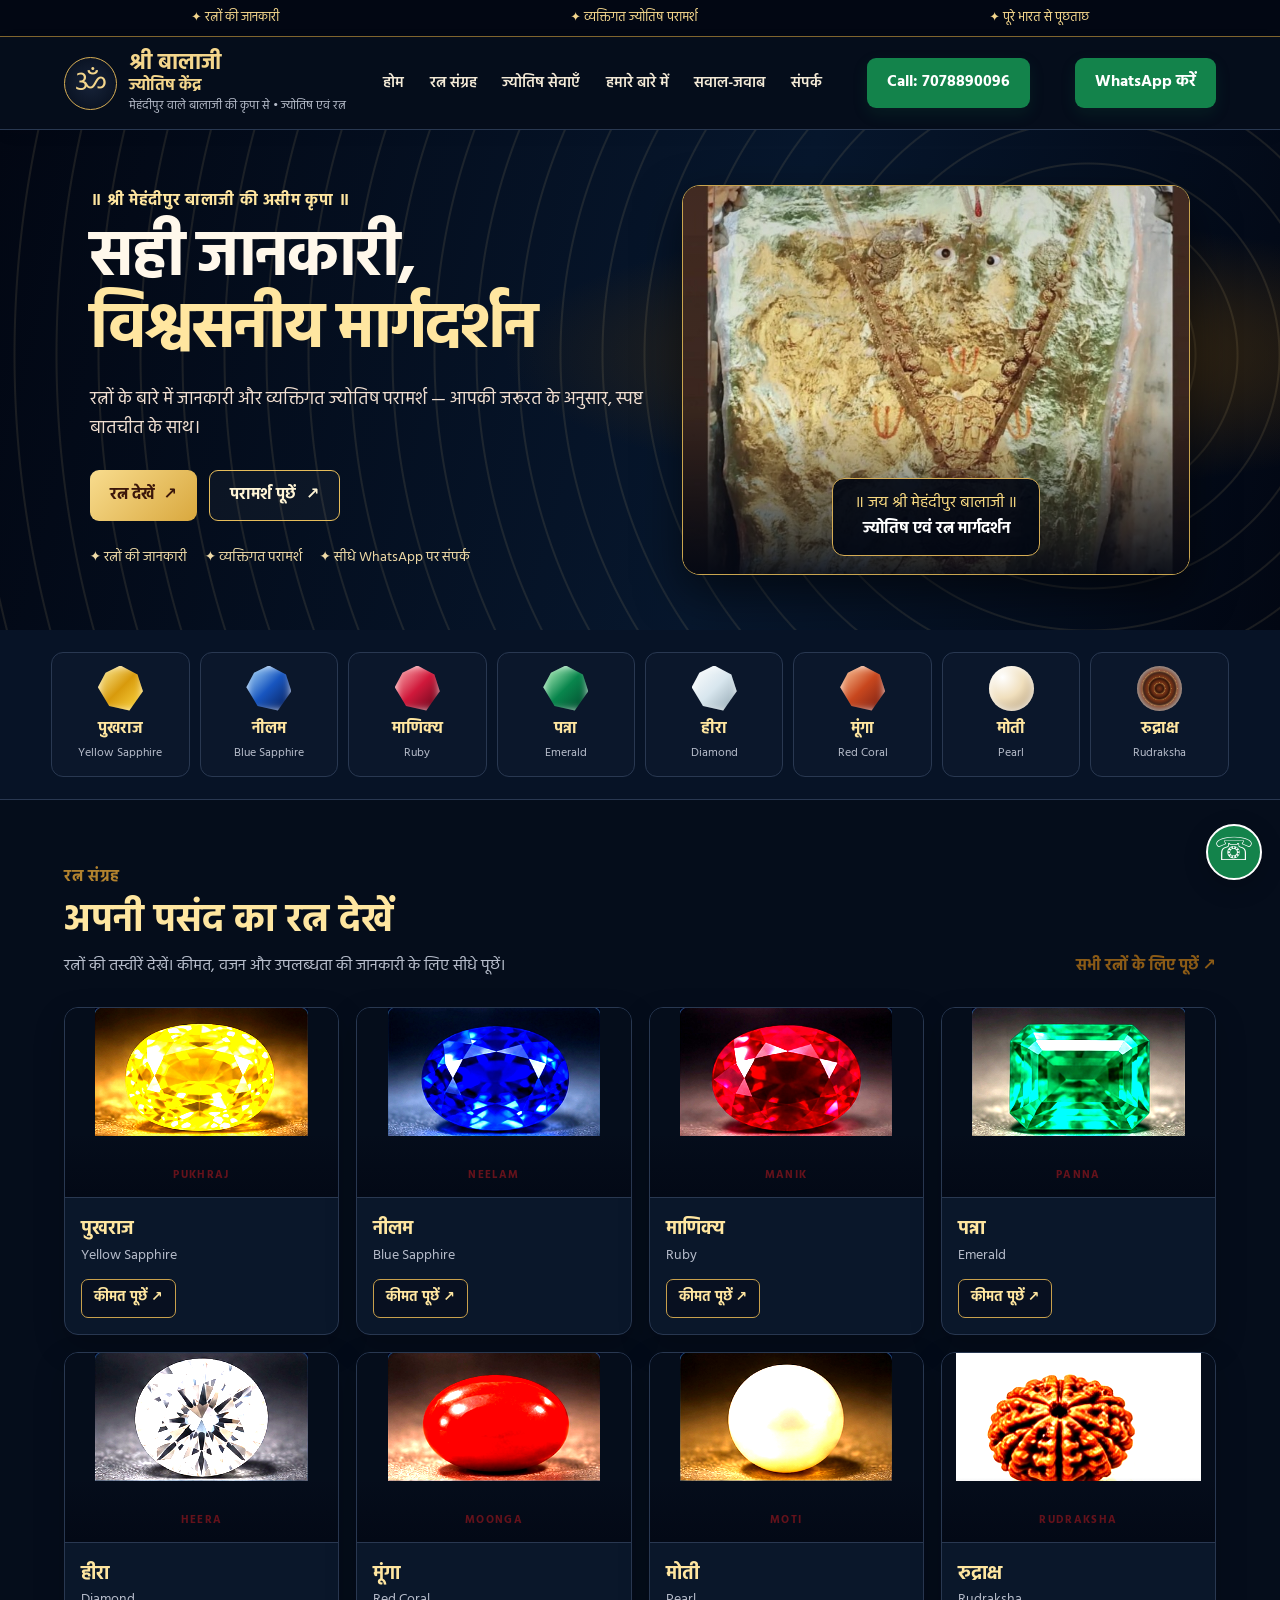
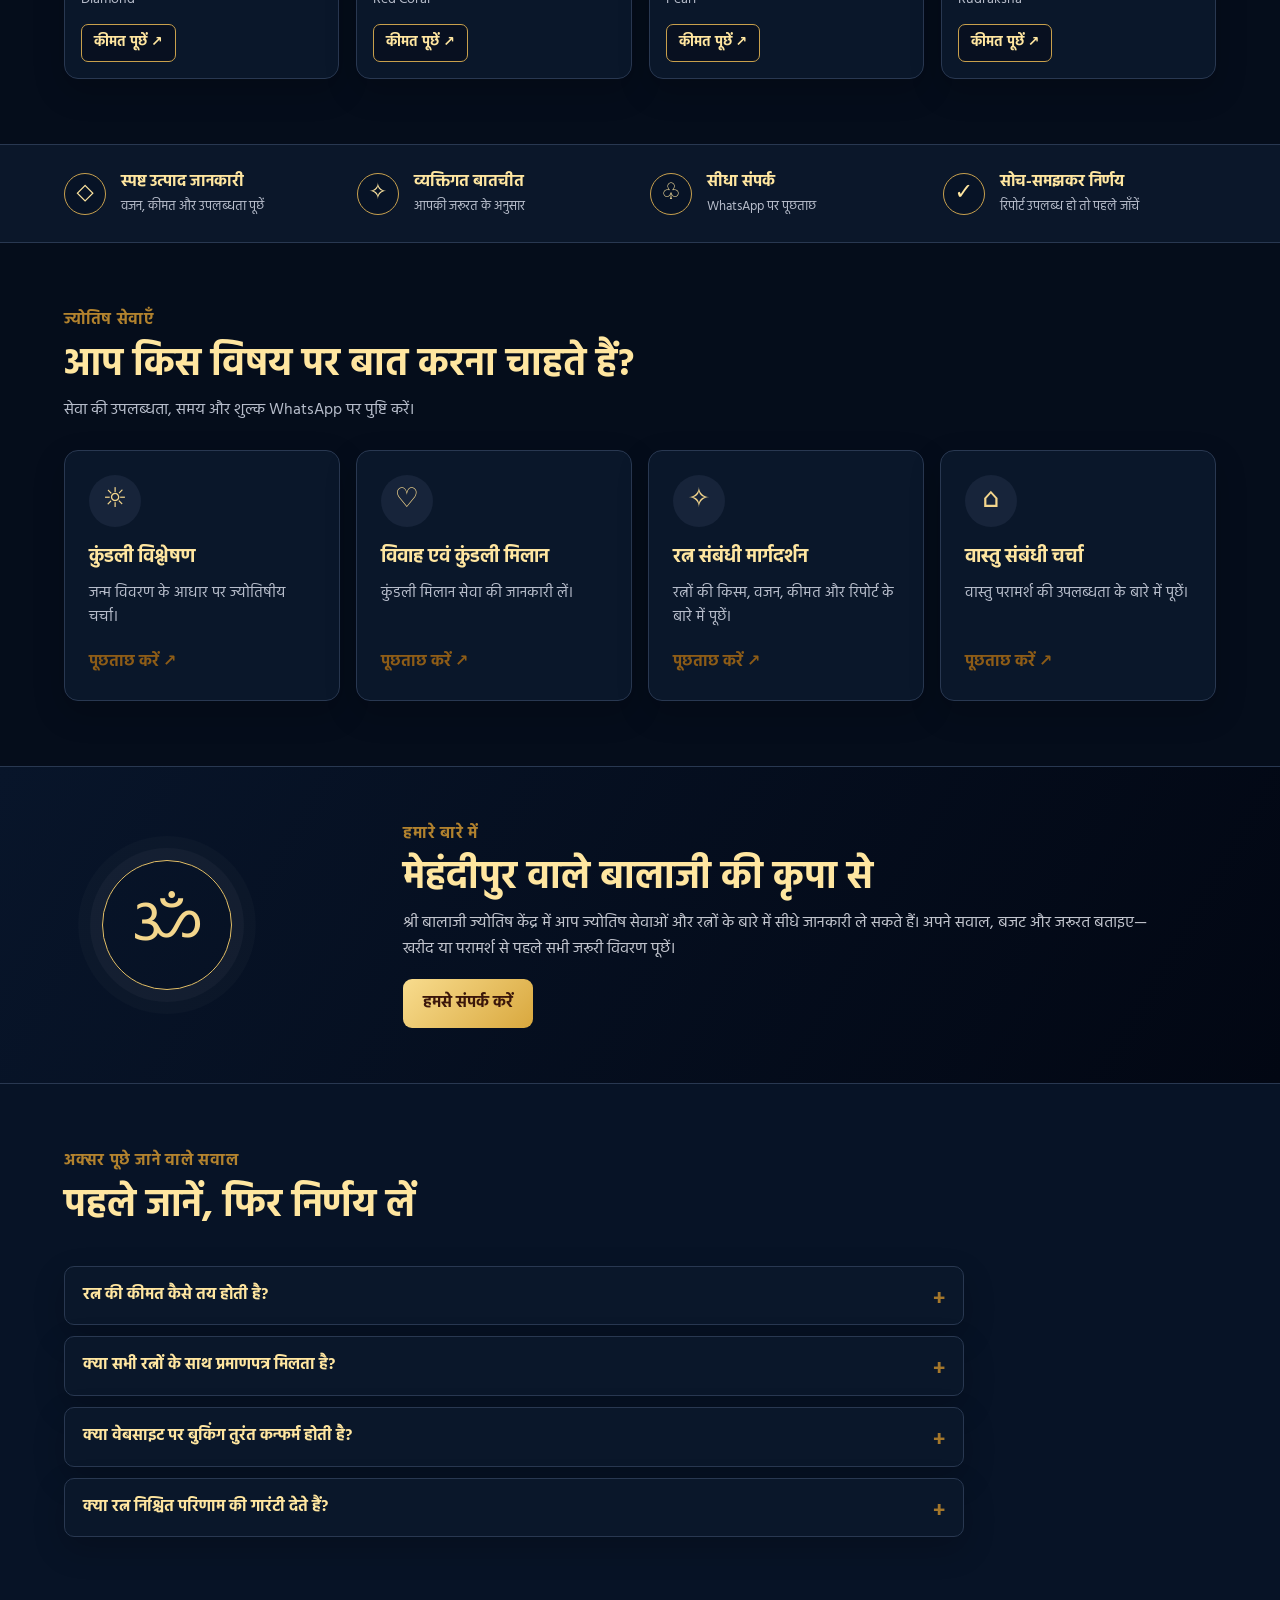
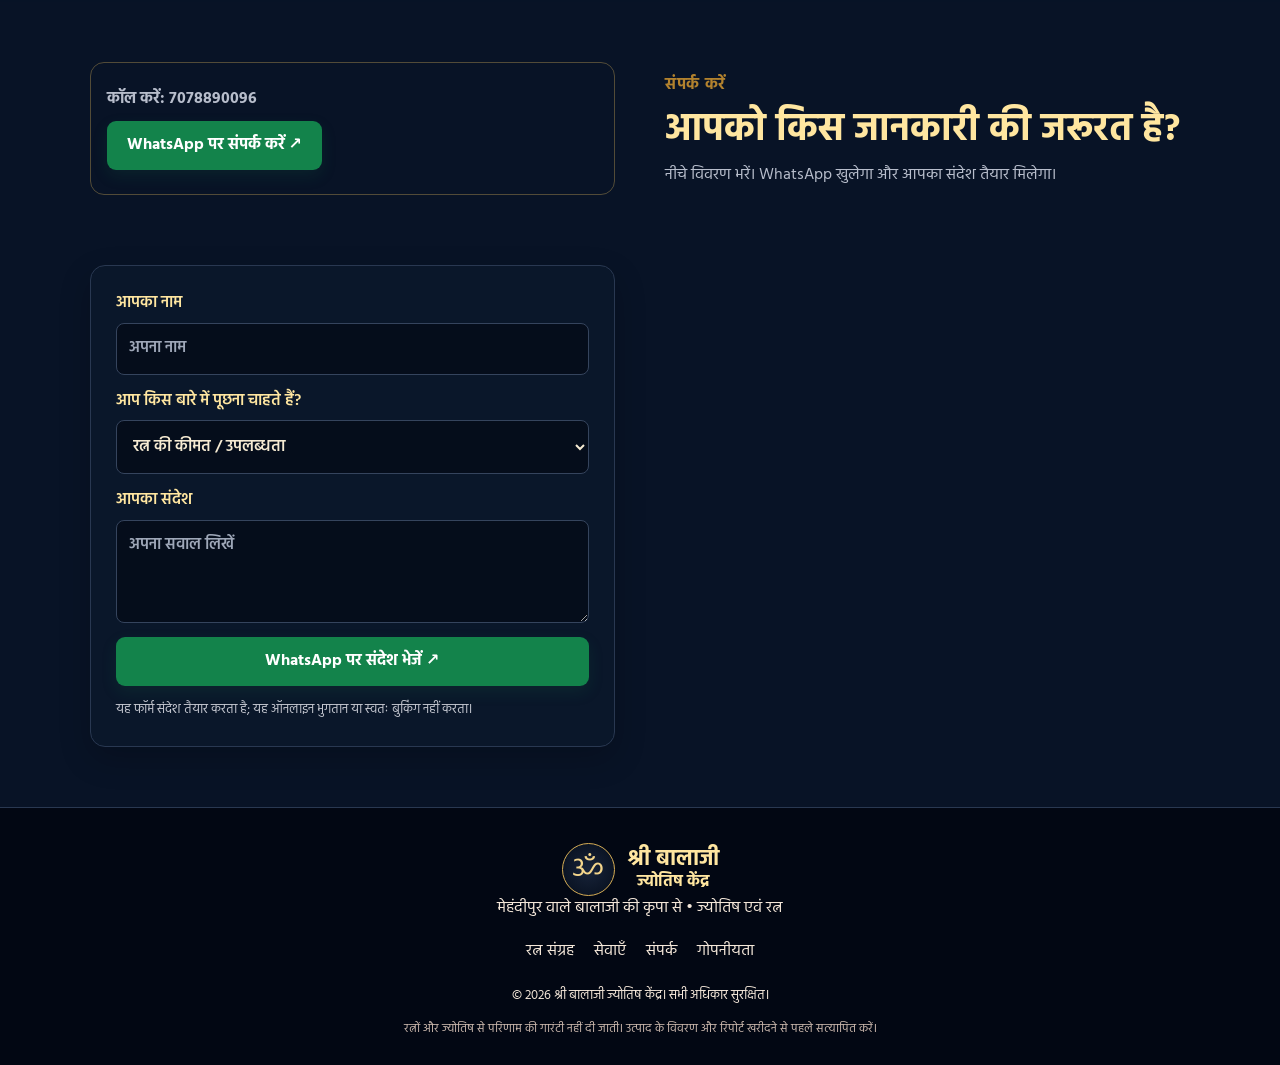
==== commit bbf5105d: "Add files via upload" ====
--- a/index.html
+++ b/index.html
@@ -26,7 +26,7 @@
 
 <style>
 .product-art{position:relative;display:flex;align-items:center;justify-content:flex-end;flex-direction:column;gap:6px;min-height:190px;overflow:hidden;padding:12px 10px}
-.product-art .gem-photo{display:block;width:100%;height:128px;object-fit:contain;border-radius:10px;mix-blend-mode:multiply}
+.product-art .gem-photo{display:block;width:100%;height:128px;object-fit:contain;border-radius:10px;filter:brightness(1.55) contrast(1.12) saturate(1.18)}
 .product-art b{position:static;display:block;text-align:center;text-shadow:none;letter-spacing:.12em;color:#64121b}
 @media(max-width:600px){.product-art{min-height:165px}.product-art .gem-photo{height:105px}}
 </style>
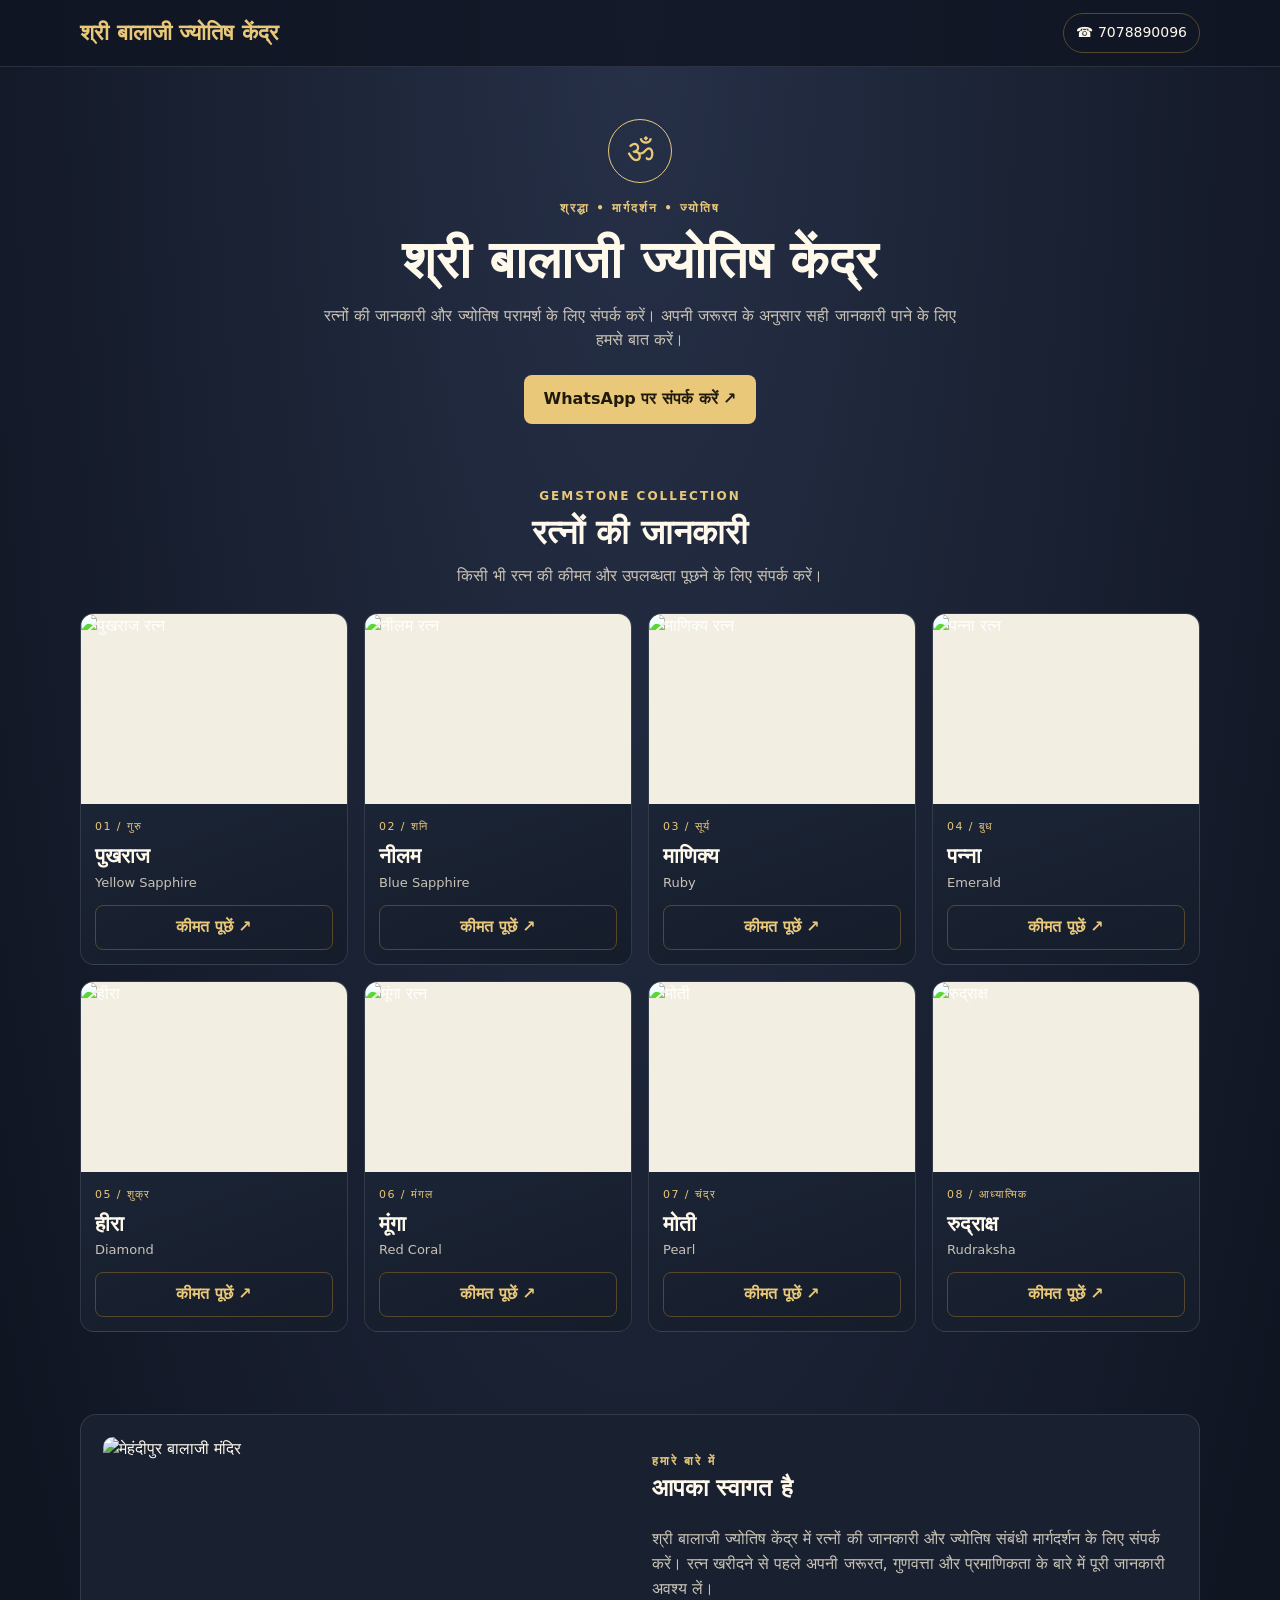
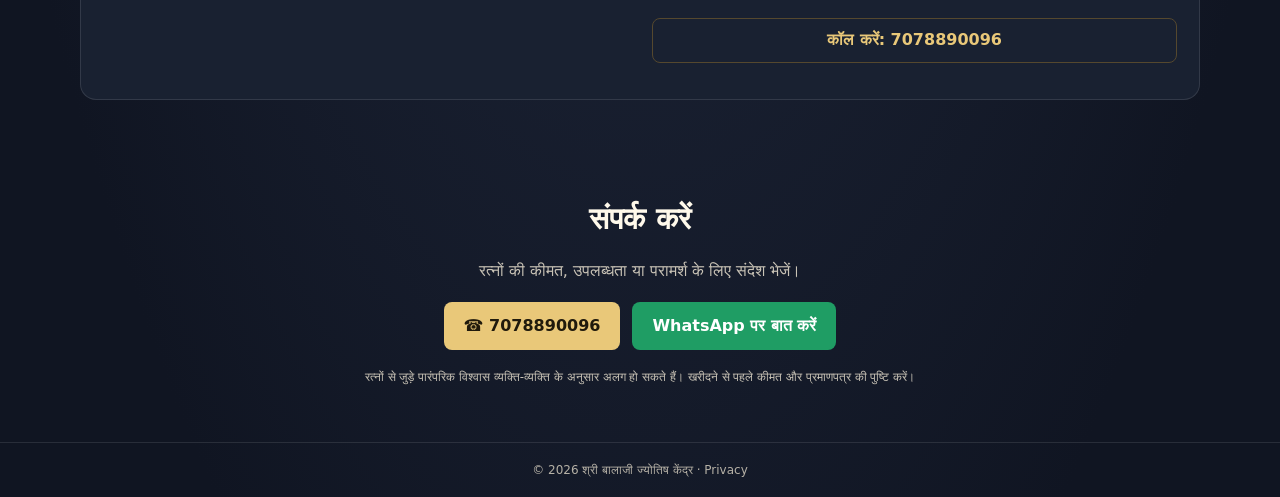
==== commit 8e7dde60: "Add files via upload" ====
--- a/index.html
+++ b/index.html
@@ -1,105 +1,28 @@
 <!doctype html>
 <html lang="hi">
 <head>
-<meta charset="utf-8">
-<meta name="viewport" content="width=device-width, initial-scale=1">
-<meta name="theme-color" content="#64121b">
-<meta name="description" content="श्री बालाजी ज्योतिष केंद्र — ज्योतिष परामर्श और रत्नों की जानकारी।">
-<meta property="og:title" content="श्री बालाजी ज्योतिष केंद्र | ज्योतिष एवं रत्न">
-<meta property="og:description" content="रत्नों की जानकारी और व्यक्तिगत ज्योतिष परामर्श के लिए संपर्क करें।">
-<title>श्री बालाजी ज्योतिष केंद्र | ज्योतिष एवं रत्न</title>
-<link rel="icon" href="assets/icon.svg" type="image/svg+xml">
-<link rel="manifest" href="manifest.webmanifest">
-<link rel="stylesheet" href="styles.css">
-
-
-
-
+<meta charset="utf-8"><meta name="viewport" content="width=device-width,initial-scale=1">
+<meta name="theme-color" content="#111827"><meta name="description" content="श्री बालाजी ज्योतिष केंद्र — रत्न, ज्योतिष परामर्श और जानकारी।">
+<title>श्री बालाजी ज्योतिष केंद्र</title>
 <style>
-.business-contact-number{margin:0 0 20px;padding:16px;border:1px solid rgba(220,180,90,.35);border-radius:14px}
-.business-contact-number p{margin:8px 0}
-.business-contact-number a:not(.button){color:inherit;font-weight:700;text-decoration:none}
-.nav-whatsapp{margin-left:8px}
-@media(max-width:900px){.nav-whatsapp{display:none}}
-</style>
-
-
-<style>
-.product-art{position:relative;display:flex;align-items:center;justify-content:flex-end;flex-direction:column;gap:6px;min-height:190px;overflow:hidden;padding:12px 10px}
-.product-art .gem-photo{display:block;width:100%;height:128px;object-fit:contain;border-radius:10px;filter:brightness(1.55) contrast(1.12) saturate(1.18)}
-.product-art b{position:static;display:block;text-align:center;text-shadow:none;letter-spacing:.12em;color:#64121b}
-@media(max-width:600px){.product-art{min-height:165px}.product-art .gem-photo{height:105px}}
-</style>
-
-</head>
+:root{--bg:#101522;--panel:#192131;--gold:#e9c879;--text:#fff9eb;--muted:#c9c3b6;--line:#55482e}*{box-sizing:border-box}html{scroll-behavior:smooth}body{margin:0;background:radial-gradient(ellipse at top,#263047 0,#101522 48rem);color:var(--text);font-family:system-ui,-apple-system,"Noto Sans Devanagari",sans-serif;line-height:1.55}a{color:inherit;text-decoration:none}.wrap{width:min(1120px,92%);margin:auto}.top{padding:13px 0;border-bottom:1px solid #ffffff1c;background:#101522cc}.nav{display:flex;align-items:center;justify-content:space-between;gap:12px}.brand{font-weight:800;color:var(--gold);font-size:clamp(16px,3vw,22px)}.nav a:last-child{border:1px solid var(--line);padding:8px 12px;border-radius:99px;font-size:14px}.hero{padding:52px 0 35px;text-align:center}.om{width:64px;height:64px;border:1px solid var(--gold);border-radius:50%;display:grid;place-items:center;margin:0 auto 16px;color:var(--gold);font-size:32px}.eyebrow{color:var(--gold);letter-spacing:2px;font-size:12px;font-weight:700}.hero h1{font-size:clamp(30px,6vw,52px);line-height:1.2;margin:12px 0}.hero p{color:var(--muted);max-width:650px;margin:12px auto 22px}.btn{display:inline-block;background:var(--gold);color:#201a0c;font-weight:800;padding:12px 20px;border-radius:8px}.section{padding:28px 0 54px}.section-head{text-align:center;margin-bottom:24px}.section-head h2{font-size:clamp(25px,4vw,34px);margin:0 0 6px}.section-head p{color:var(--muted);margin:0}.grid{display:grid;grid-template-columns:repeat(4,minmax(0,1fr));gap:16px}.card{background:linear-gradient(160deg,#202b3e,#151c2a);border:1px solid #ffffff1c;border-radius:14px;overflow:hidden;min-width:0;transition:transform .2s,border-color .2s}.card:hover{transform:translateY(-3px);border-color:var(--gold)}.gem-photo{height:190px;background:#f3eee2;display:grid;place-items:center;overflow:hidden}.gem-photo img{width:100%;height:100%;object-fit:cover;filter:brightness(1.18) contrast(1.06) saturate(1.12);display:block}.card-body{padding:14px}.tag{color:var(--gold);font-size:11px;letter-spacing:1.4px;text-transform:uppercase}.card h3{margin:5px 0 0;font-size:21px}.eng{color:var(--muted);font-size:13px}.ask{display:block;text-align:center;border:1px solid var(--line);border-radius:8px;padding:9px;margin-top:12px;color:var(--gold);font-weight:700}.ask:hover{background:#e9c87918}.about{display:grid;grid-template-columns:1fr 1fr;gap:24px;align-items:center;background:#192131;border:1px solid #ffffff1c;border-radius:16px;padding:22px}.about img{width:100%;height:240px;object-fit:cover;border-radius:10px}.about h2{margin-top:0}.about p{color:var(--muted)}.contact{text-align:center;padding:42px 0 55px}.contact h2{font-size:30px;margin:0 0 8px}.contact p{color:var(--muted)}.actions{display:flex;justify-content:center;gap:12px;flex-wrap:wrap;margin-top:18px}.wa{background:#1f9d64;color:white}.footer{border-top:1px solid #ffffff1a;padding:18px 0;text-align:center;color:#b6b1a6;font-size:12px}.notice{font-size:12px;color:#a9a393;max-width:700px;margin:18px auto 0}
+@media(max-width:850px){.grid{grid-template-columns:repeat(2,minmax(0,1fr))}.gem-photo{height:175px}}@media(max-width:520px){.hero{padding:36px 0 24px}.grid{gap:10px}.gem-photo{height:145px}.card-body{padding:11px}.card h3{font-size:18px}.about{grid-template-columns:1fr;padding:14px}.about img{height:190px}.nav a:last-child{font-size:12px;padding:7px 9px}}
+</style></head>
 <body>
-<div class="topbar"><span>✦ रत्नों की जानकारी</span><span>✦ व्यक्तिगत ज्योतिष परामर्श</span><span>✦ पूरे भारत से पूछताछ</span></div>
-<header class="header">
-  <a class="brand" href="#home" aria-label="श्री बालाजी ज्योतिष केंद्र होम">
-    <span class="brand-mark">ॐ</span><span><strong>श्री बालाजी</strong><small>ज्योतिष केंद्र</small><em>मेहंदीपुर वाले बालाजी की कृपा से • ज्योतिष एवं रत्न</em></span>
-  </a>
-  <button class="menu-toggle" id="menuToggle" aria-label="मेन्यू खोलें">☰</button>
-  <nav id="mainNav"><a href="#home">होम</a><a href="#gems">रत्न संग्रह</a><a href="#services">ज्योतिष सेवाएँ</a><a href="#about">हमारे बारे में</a><a href="#faq">सवाल-जवाब</a><a href="#contact">संपर्क</a></nav>
-  <a class="button button-green nav-whatsapp" href="tel:7078890096">Call: 7078890096</a><a class="button button-green nav-whatsapp" href="https://wa.me/917078890096" target="_blank" rel="noopener">WhatsApp करें</a>
-</header>
-<main>
-<section class="hero" id="home">
- <div class="hero-copy">
-  <p class="eyebrow">॥ श्री मेहंदीपुर बालाजी की असीम कृपा ॥</p>
-  <h1>सही जानकारी,<br><span>विश्वसनीय मार्गदर्शन</span></h1>
-  <p class="hero-sub">रत्नों के बारे में जानकारी और व्यक्तिगत ज्योतिष परामर्श — आपकी जरूरत के अनुसार, स्पष्ट बातचीत के साथ।</p>
-  <div class="hero-actions"><a class="button button-gold" href="#gems">रत्न देखें <span>↗</span></a><a class="button button-outline" href="#contact">परामर्श पूछें <span>↗</span></a></div>
-  <div class="trust-row"><span>✦ रत्नों की जानकारी</span><span>✦ व्यक्तिगत परामर्श</span><span>✦ सीधे WhatsApp पर संपर्क</span></div>
- </div>
- <div class="hero-art hero-balaji-art">
-   <img src="mehandipur-balaji.jpg" alt="मेहंदीपुर बालाजी मंदिर की उपयोगकर्ता द्वारा भेजी गई तस्वीर">
-   <div class="hero-caption"><span>॥ जय श्री मेहंदीपुर बालाजी ॥</span><strong>ज्योतिष एवं रत्न मार्गदर्शन</strong></div>
- </div>
-</section>
-<section class="category-strip" aria-label="मुख्य रत्न">
- <a href="#gems"><span class="mini-gem yellow"></span><strong>पुखराज</strong><small>Yellow Sapphire</small></a>
- <a href="#gems"><span class="mini-gem blue"></span><strong>नीलम</strong><small>Blue Sapphire</small></a>
- <a href="#gems"><span class="mini-gem red"></span><strong>माणिक्य</strong><small>Ruby</small></a>
- <a href="#gems"><span class="mini-gem green"></span><strong>पन्ना</strong><small>Emerald</small></a>
- <a href="#gems"><span class="mini-gem clear"></span><strong>हीरा</strong><small>Diamond</small></a>
- <a href="#gems"><span class="mini-gem orange"></span><strong>मूंगा</strong><small>Red Coral</small></a>
- <a href="#gems"><span class="mini-gem pearl"></span><strong>मोती</strong><small>Pearl</small></a>
- <a href="#gems"><span class="mini-gem brown"></span><strong>रुद्राक्ष</strong><small>Rudraksha</small></a>
-</section>
-<section class="section" id="gems">
- <div class="section-head"><div><p class="eyebrow">रत्न संग्रह</p><h2>अपनी पसंद का रत्न देखें</h2><p>रत्नों की तस्वीरें देखें। कीमत, वजन और उपलब्धता की जानकारी के लिए सीधे पूछें।</p></div><a class="text-link" href="#contact">सभी रत्नों के लिए पूछें ↗</a></div>
- <div class="product-grid">
-  <article class="product-card"><div class="product-art art-yellow"><img class="gem-photo" src="pukhraj.jpg" alt="PUKHRAJ रत्न की तस्वीर" loading="lazy"><b>PUKHRAJ</b></div><div class="product-info"><h3>पुखराज</h3><p>Yellow Sapphire</p><a class="inquire" data-product="पुखराज" href="#contact">कीमत पूछें ↗</a></div></article>
-  <article class="product-card"><div class="product-art art-blue"><img class="gem-photo" src="neelam.jpg" alt="NEELAM रत्न की तस्वीर" loading="lazy"><b>NEELAM</b></div><div class="product-info"><h3>नीलम</h3><p>Blue Sapphire</p><a class="inquire" data-product="नीलम" href="#contact">कीमत पूछें ↗</a></div></article>
-  <article class="product-card"><div class="product-art art-red"><img class="gem-photo" src="manikya.jpg" alt="MANIK रत्न की तस्वीर" loading="lazy"><b>MANIK</b></div><div class="product-info"><h3>माणिक्य</h3><p>Ruby</p><a class="inquire" data-product="माणिक्य" href="#contact">कीमत पूछें ↗</a></div></article>
-  <article class="product-card"><div class="product-art art-green"><img class="gem-photo" src="panna.jpg" alt="PANNA रत्न की तस्वीर" loading="lazy"><b>PANNA</b></div><div class="product-info"><h3>पन्ना</h3><p>Emerald</p><a class="inquire" data-product="पन्ना" href="#contact">कीमत पूछें ↗</a></div></article>
-  <article class="product-card"><div class="product-art art-clear"><img class="gem-photo" src="heera.jpg" alt="HEERA रत्न की तस्वीर" loading="lazy"><b>HEERA</b></div><div class="product-info"><h3>हीरा</h3><p>Diamond</p><a class="inquire" data-product="हीरा" href="#contact">कीमत पूछें ↗</a></div></article>
-  <article class="product-card"><div class="product-art art-orange"><img class="gem-photo" src="moonga.jpg" alt="MOONGA रत्न की तस्वीर" loading="lazy"><b>MOONGA</b></div><div class="product-info"><h3>मूंगा</h3><p>Red Coral</p><a class="inquire" data-product="मूंगा" href="#contact">कीमत पूछें ↗</a></div></article>
-  <article class="product-card"><div class="product-art art-pearl"><img class="gem-photo" src="moti.jpg" alt="MOTI रत्न की तस्वीर" loading="lazy"><b>MOTI</b></div><div class="product-info"><h3>मोती</h3><p>Pearl</p><a class="inquire" data-product="मोती" href="#contact">कीमत पूछें ↗</a></div></article>
-  <article class="product-card"><div class="product-art art-brown"><img class="gem-photo" src="rudraksha.jpg" alt="RUDRAKSHA रत्न की तस्वीर" loading="lazy"><b>RUDRAKSHA</b></div><div class="product-info"><h3>रुद्राक्ष</h3><p>Rudraksha</p><a class="inquire" data-product="रुद्राक्ष" href="#contact">कीमत पूछें ↗</a></div></article>
- </div>
-</section>
-<section class="benefits"><div><span>◇</span><strong>स्पष्ट उत्पाद जानकारी</strong><small>वजन, कीमत और उपलब्धता पूछें</small></div><div><span>✧</span><strong>व्यक्तिगत बातचीत</strong><small>आपकी जरूरत के अनुसार</small></div><div><span>♧</span><strong>सीधा संपर्क</strong><small>WhatsApp पर पूछताछ</small></div><div><span>✓</span><strong>सोच-समझकर निर्णय</strong><small>रिपोर्ट उपलब्ध हो तो पहले जाँचें</small></div></section>
-<section class="section service-section" id="services">
- <div class="section-head"><div><p class="eyebrow">ज्योतिष सेवाएँ</p><h2>आप किस विषय पर बात करना चाहते हैं?</h2><p>सेवा की उपलब्धता, समय और शुल्क WhatsApp पर पुष्टि करें।</p></div></div>
- <div class="service-grid">
-  <article class="service-card"><span class="service-icon">☼</span><h3>कुंडली विश्लेषण</h3><p>जन्म विवरण के आधार पर ज्योतिषीय चर्चा।</p><a data-service="कुंडली विश्लेषण" href="#contact">पूछताछ करें ↗</a></article>
-  <article class="service-card"><span class="service-icon">♡</span><h3>विवाह एवं कुंडली मिलान</h3><p>कुंडली मिलान सेवा की जानकारी लें।</p><a data-service="विवाह एवं कुंडली मिलान" href="#contact">पूछताछ करें ↗</a></article>
-  <article class="service-card"><span class="service-icon">✧</span><h3>रत्न संबंधी मार्गदर्शन</h3><p>रत्नों की किस्म, वजन, कीमत और रिपोर्ट के बारे में पूछें।</p><a data-service="रत्न संबंधी मार्गदर्शन" href="#contact">पूछताछ करें ↗</a></article>
-  <article class="service-card"><span class="service-icon">⌂</span><h3>वास्तु संबंधी चर्चा</h3><p>वास्तु परामर्श की उपलब्धता के बारे में पूछें।</p><a data-service="वास्तु संबंधी चर्चा" href="#contact">पूछताछ करें ↗</a></article>
- </div>
-</section>
-<section class="about" id="about"><div class="about-symbol">ॐ</div><div><p class="eyebrow">हमारे बारे में</p><h2>मेहंदीपुर वाले बालाजी की कृपा से</h2><p>श्री बालाजी ज्योतिष केंद्र में आप ज्योतिष सेवाओं और रत्नों के बारे में सीधे जानकारी ले सकते हैं। अपने सवाल, बजट और जरूरत बताइए—खरीद या परामर्श से पहले सभी जरूरी विवरण पूछें।</p><a class="button button-gold" href="#contact">हमसे संपर्क करें</a></div></section>
-<section class="section faq-section" id="faq"><div class="section-head"><div><p class="eyebrow">अक्सर पूछे जाने वाले सवाल</p><h2>पहले जानें, फिर निर्णय लें</h2></div></div><div class="faq-list">
-<details><summary>रत्न की कीमत कैसे तय होती है?</summary><p>रत्न की किस्म, वजन, गुणवत्ता, प्राकृतिक या लैब-निर्मित स्थिति और उपलब्ध रिपोर्ट के आधार पर कीमत बदलती है। वर्तमान कीमत WhatsApp पर पूछें।</p></details>
-<details><summary>क्या सभी रत्नों के साथ प्रमाणपत्र मिलता है?</summary><p>प्रमाणपत्र/लैब रिपोर्ट की उपलब्धता उत्पाद के अनुसार पूछें। किसी रत्न को प्रमाणित या प्राकृतिक तभी कहें जब उसके समर्थन में वैध रिपोर्ट हो।</p></details>
-<details><summary>क्या वेबसाइट पर बुकिंग तुरंत कन्फर्म होती है?</summary><p>नहीं। WhatsApp पर संदेश भेजने के बाद केंद्र से समय और शुल्क की पुष्टि करनी होगी।</p></details>
-<details><summary>क्या रत्न निश्चित परिणाम की गारंटी देते हैं?</summary><p>नहीं। ज्योतिषीय मान्यताओं या रत्नों से स्वास्थ्य, धन, विवाह या सफलता की गारंटी नहीं दी जाती। महत्वपूर्ण फैसलों में संबंधित योग्य पेशेवर की सलाह लें।</p></details>
+<header class="top"><div class="wrap nav"><a class="brand" href="#home">श्री बालाजी ज्योतिष केंद्र</a><a href="tel:7078890096">☎ 7078890096</a></div></header>
+<main id="home"><section class="hero wrap"><div class="om">ॐ</div><div class="eyebrow">श्रद्धा • मार्गदर्शन • ज्योतिष</div><h1>श्री बालाजी ज्योतिष केंद्र</h1><p>रत्नों की जानकारी और ज्योतिष परामर्श के लिए संपर्क करें। अपनी जरूरत के अनुसार सही जानकारी पाने के लिए हमसे बात करें।</p><a class="btn" href="https://wa.me/917078890096?text=%E0%A4%A8%E0%A4%AE%E0%A4%B8%E0%A5%8D%E0%A4%A4%E0%A5%87%2C%20%E0%A4%AE%E0%A5%81%E0%A4%9D%E0%A5%87%20%E0%A4%B0%E0%A4%A4%E0%A5%8D%E0%A4%A8%E0%A5%8B%E0%A4%82%20%E0%A4%95%E0%A5%87%20%E0%A4%AC%E0%A4%BE%E0%A4%B0%E0%A5%87%20%E0%A4%AE%E0%A5%87%E0%A4%82%20%E0%A4%9C%E0%A4%BE%E0%A4%A8%E0%A4%95%E0%A4%BE%E0%A4%B0%E0%A5%80%20%E0%A4%9A%E0%A4%BE%E0%A4%B9%E0%A4%BF%E0%A4%8F%E0%A5%A4" target="_blank" rel="noopener">WhatsApp पर संपर्क करें ↗</a></section>
+<section class="section wrap" id="gems"><div class="section-head"><div class="eyebrow">GEMSTONE COLLECTION</div><h2>रत्नों की जानकारी</h2><p>किसी भी रत्न की कीमत और उपलब्धता पूछने के लिए संपर्क करें।</p></div>
+<div class="grid">
+<article class="card"><div class="gem-photo"><img src="assets/pukhraj.jpg" alt="पुखराज रत्न" loading="lazy"></div><div class="card-body"><div class="tag">01 / गुरु</div><h3>पुखराज</h3><div class="eng">Yellow Sapphire</div><a class="ask" href="https://wa.me/917078890096?text=%E0%A4%AA%E0%A5%81%E0%A4%96%E0%A4%B0%E0%A4%BE%E0%A4%9C%20%E0%A4%95%E0%A5%80%20%E0%A4%95%E0%A5%80%E0%A4%AE%E0%A4%A4%20%E0%A4%AA%E0%A5%82%E0%A4%9B%E0%A4%A8%E0%A5%80%20%E0%A4%B9%E0%A5%88" target="_blank" rel="noopener">कीमत पूछें ↗</a></div></article>
+<article class="card"><div class="gem-photo"><img src="assets/neelam.jpg" alt="नीलम रत्न" loading="lazy"></div><div class="card-body"><div class="tag">02 / शनि</div><h3>नीलम</h3><div class="eng">Blue Sapphire</div><a class="ask" href="https://wa.me/917078890096?text=%E0%A4%A8%E0%A5%80%E0%A4%B2%E0%A4%AE%20%E0%A4%95%E0%A5%80%20%E0%A4%95%E0%A5%80%E0%A4%AE%E0%A4%A4%20%E0%A4%AA%E0%A5%82%E0%A4%9B%E0%A4%A8%E0%A5%80%20%E0%A4%B9%E0%A5%88" target="_blank" rel="noopener">कीमत पूछें ↗</a></div></article>
+<article class="card"><div class="gem-photo"><img src="assets/manikya.jpg" alt="माणिक्य रत्न" loading="lazy"></div><div class="card-body"><div class="tag">03 / सूर्य</div><h3>माणिक्य</h3><div class="eng">Ruby</div><a class="ask" href="https://wa.me/917078890096?text=%E0%A4%AE%E0%A4%BE%E0%A4%A3%E0%A4%BF%E0%A4%95%E0%A5%8D%E0%A4%AF%20%E0%A4%95%E0%A5%80%20%E0%A4%95%E0%A5%80%E0%A4%AE%E0%A4%A4%20%E0%A4%AA%E0%A5%82%E0%A4%9B%E0%A4%A8%E0%A5%80%20%E0%A4%B9%E0%A5%88" target="_blank" rel="noopener">कीमत पूछें ↗</a></div></article>
+<article class="card"><div class="gem-photo"><img src="assets/panna.jpg" alt="पन्ना रत्न" loading="lazy"></div><div class="card-body"><div class="tag">04 / बुध</div><h3>पन्ना</h3><div class="eng">Emerald</div><a class="ask" href="https://wa.me/917078890096?text=%E0%A4%AA%E0%A4%A8%E0%A5%8D%E0%A4%A8%E0%A4%BE%20%E0%A4%95%E0%A5%80%20%E0%A4%95%E0%A5%80%E0%A4%AE%E0%A4%A4%20%E0%A4%AA%E0%A5%82%E0%A4%9B%E0%A4%A8%E0%A5%80%20%E0%A4%B9%E0%A5%88" target="_blank" rel="noopener">कीमत पूछें ↗</a></div></article>
+<article class="card"><div class="gem-photo"><img src="assets/heera.jpg" alt="हीरा" loading="lazy"></div><div class="card-body"><div class="tag">05 / शुक्र</div><h3>हीरा</h3><div class="eng">Diamond</div><a class="ask" href="https://wa.me/917078890096?text=%E0%A4%B9%E0%A5%80%E0%A4%B0%E0%A4%BE%20%E0%A4%95%E0%A5%80%20%E0%A4%95%E0%A5%80%E0%A4%AE%E0%A4%A4%20%E0%A4%AA%E0%A5%82%E0%A4%9B%E0%A4%A8%E0%A5%80%20%E0%A4%B9%E0%A5%88" target="_blank" rel="noopener">कीमत पूछें ↗</a></div></article>
+<article class="card"><div class="gem-photo"><img src="assets/moonga.jpg" alt="मूंगा रत्न" loading="lazy"></div><div class="card-body"><div class="tag">06 / मंगल</div><h3>मूंगा</h3><div class="eng">Red Coral</div><a class="ask" href="https://wa.me/917078890096?text=%E0%A4%AE%E0%A5%82%E0%A4%82%E0%A4%97%E0%A4%BE%20%E0%A4%95%E0%A5%80%20%E0%A4%95%E0%A5%80%E0%A4%AE%E0%A4%A4%20%E0%A4%AA%E0%A5%82%E0%A4%9B%E0%A4%A8%E0%A5%80%20%E0%A4%B9%E0%A5%88" target="_blank" rel="noopener">कीमत पूछें ↗</a></div></article>
+<article class="card"><div class="gem-photo"><img src="assets/moti.jpg" alt="मोती" loading="lazy"></div><div class="card-body"><div class="tag">07 / चंद्र</div><h3>मोती</h3><div class="eng">Pearl</div><a class="ask" href="https://wa.me/917078890096?text=%E0%A4%AE%E0%A5%8B%E0%A4%A4%E0%A5%80%20%E0%A4%95%E0%A5%80%20%E0%A4%95%E0%A5%80%E0%A4%AE%E0%A4%A4%20%E0%A4%AA%E0%A5%82%E0%A4%9B%E0%A4%A8%E0%A5%80%20%E0%A4%B9%E0%A5%88" target="_blank" rel="noopener">कीमत पूछें ↗</a></div></article>
+<article class="card"><div class="gem-photo"><img src="assets/rudraksha.jpg" alt="रुद्राक्ष" loading="lazy"></div><div class="card-body"><div class="tag">08 / आध्यात्मिक</div><h3>रुद्राक्ष</h3><div class="eng">Rudraksha</div><a class="ask" href="https://wa.me/917078890096?text=%E0%A4%B0%E0%A5%81%E0%A4%A6%E0%A5%8D%E0%A4%B0%E0%A4%BE%E0%A4%95%E0%A5%8D%E0%A4%B7%20%E0%A4%95%E0%A5%80%20%E0%A4%95%E0%A5%80%E0%A4%AE%E0%A4%A4%20%E0%A4%AA%E0%A5%82%E0%A4%9B%E0%A4%A8%E0%A5%80%20%E0%A4%B9%E0%A5%88" target="_blank" rel="noopener">कीमत पूछें ↗</a></div></article>
 </div></section>
-<section class="contact-section" id="contact"><div class="business-contact-number"><p><strong>कॉल करें:</strong> <a href="tel:7078890096">7078890096</a></p><p><a class="button button-green" href="https://wa.me/917078890096" target="_blank" rel="noopener">WhatsApp पर संपर्क करें ↗</a></p></div><div><p class="eyebrow">संपर्क करें</p><h2>आपको किस जानकारी की जरूरत है?</h2><p>नीचे विवरण भरें। WhatsApp खुलेगा और आपका संदेश तैयार मिलेगा।</p></div>
-<form id="contactForm"><label>आपका नाम<input id="customerName" name="name" placeholder="अपना नाम" required></label><label>आप किस बारे में पूछना चाहते हैं?<select id="interest" name="interest"><option>रत्न की कीमत / उपलब्धता</option><option>ज्योतिष परामर्श</option><option>कुंडली विश्लेषण</option><option>विवाह एवं कुंडली मिलान</option><option>वास्तु संबंधी चर्चा</option><option>अन्य सवाल</option></select></label><label>आपका संदेश<textarea id="customerMessage" name="message" rows="3" placeholder="अपना सवाल लिखें"></textarea></label><button class="button button-green" type="submit">WhatsApp पर संदेश भेजें ↗</button><small>यह फॉर्म संदेश तैयार करता है; यह ऑनलाइन भुगतान या स्वतः बुकिंग नहीं करता।</small></form></section>
-</main>
-<footer><a class="brand footer-brand" href="#home"><span class="brand-mark">ॐ</span><span><strong>श्री बालाजी</strong><small>ज्योतिष केंद्र</small></span></a><p>मेहंदीपुर वाले बालाजी की कृपा से • ज्योतिष एवं रत्न</p><div class="footer-links"><a href="#gems">रत्न संग्रह</a><a href="#services">सेवाएँ</a><a href="#contact">संपर्क</a><a href="privacy.html">गोपनीयता</a></div><small>© <span id="year"></span> श्री बालाजी ज्योतिष केंद्र। सभी अधिकार सुरक्षित।</small><p class="disclaimer">रत्नों और ज्योतिष से परिणाम की गारंटी नहीं दी जाती। उत्पाद के विवरण और रिपोर्ट खरीदने से पहले सत्यापित करें।</p></footer>
-<a class="floating-wa" href="https://wa.me/917078890096" target="_blank" rel="noopener" aria-label="WhatsApp पर संपर्क करें">☏</a>
-<script src="app.js"></script>
-</body></html>+<section class="wrap section"><div class="about"><img src="assets/mehandipur-balaji.jpg" alt="मेहंदीपुर बालाजी मंदिर" loading="lazy"><div><div class="eyebrow">हमारे बारे में</div><h2>आपका स्वागत है</h2><p>श्री बालाजी ज्योतिष केंद्र में रत्नों की जानकारी और ज्योतिष संबंधी मार्गदर्शन के लिए संपर्क करें। रत्न खरीदने से पहले अपनी जरूरत, गुणवत्ता और प्रमाणिकता के बारे में पूरी जानकारी अवश्य लें।</p><a class="ask" href="tel:7078890096">कॉल करें: 7078890096</a></div></div></section>
+<section class="contact wrap" id="contact"><h2>संपर्क करें</h2><p>रत्नों की कीमत, उपलब्धता या परामर्श के लिए संदेश भेजें।</p><div class="actions"><a class="btn" href="tel:7078890096">☎ 7078890096</a><a class="btn wa" href="https://wa.me/917078890096" target="_blank" rel="noopener">WhatsApp पर बात करें</a></div><p class="notice">रत्नों से जुड़े पारंपरिक विश्वास व्यक्ति-व्यक्ति के अनुसार अलग हो सकते हैं। खरीदने से पहले कीमत और प्रमाणपत्र की पुष्टि करें।</p></section></main>
+<footer class="footer"><div class="wrap">© <span id="year"></span> श्री बालाजी ज्योतिष केंद्र · <a href="privacy.html">Privacy</a></div></footer><script>document.getElementById('year').textContent=new Date().getFullYear();</script>
+</body></html>
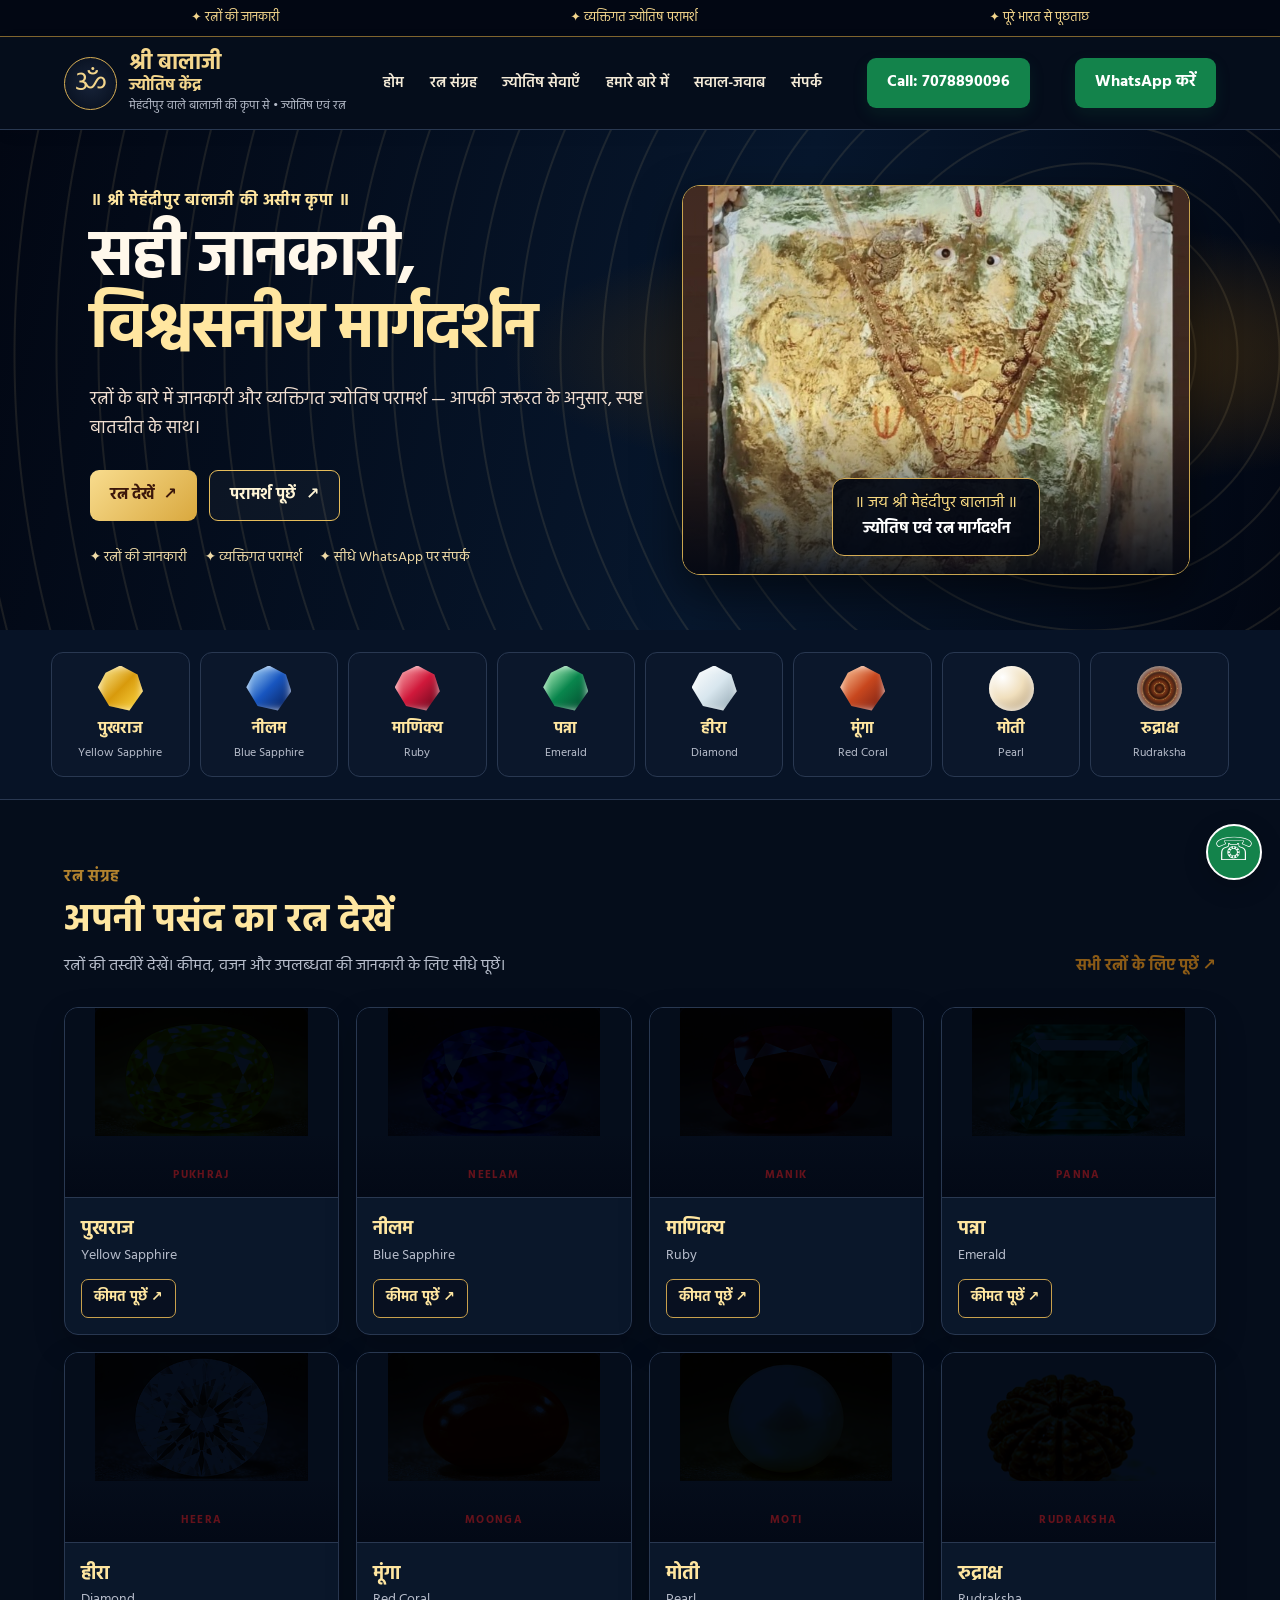
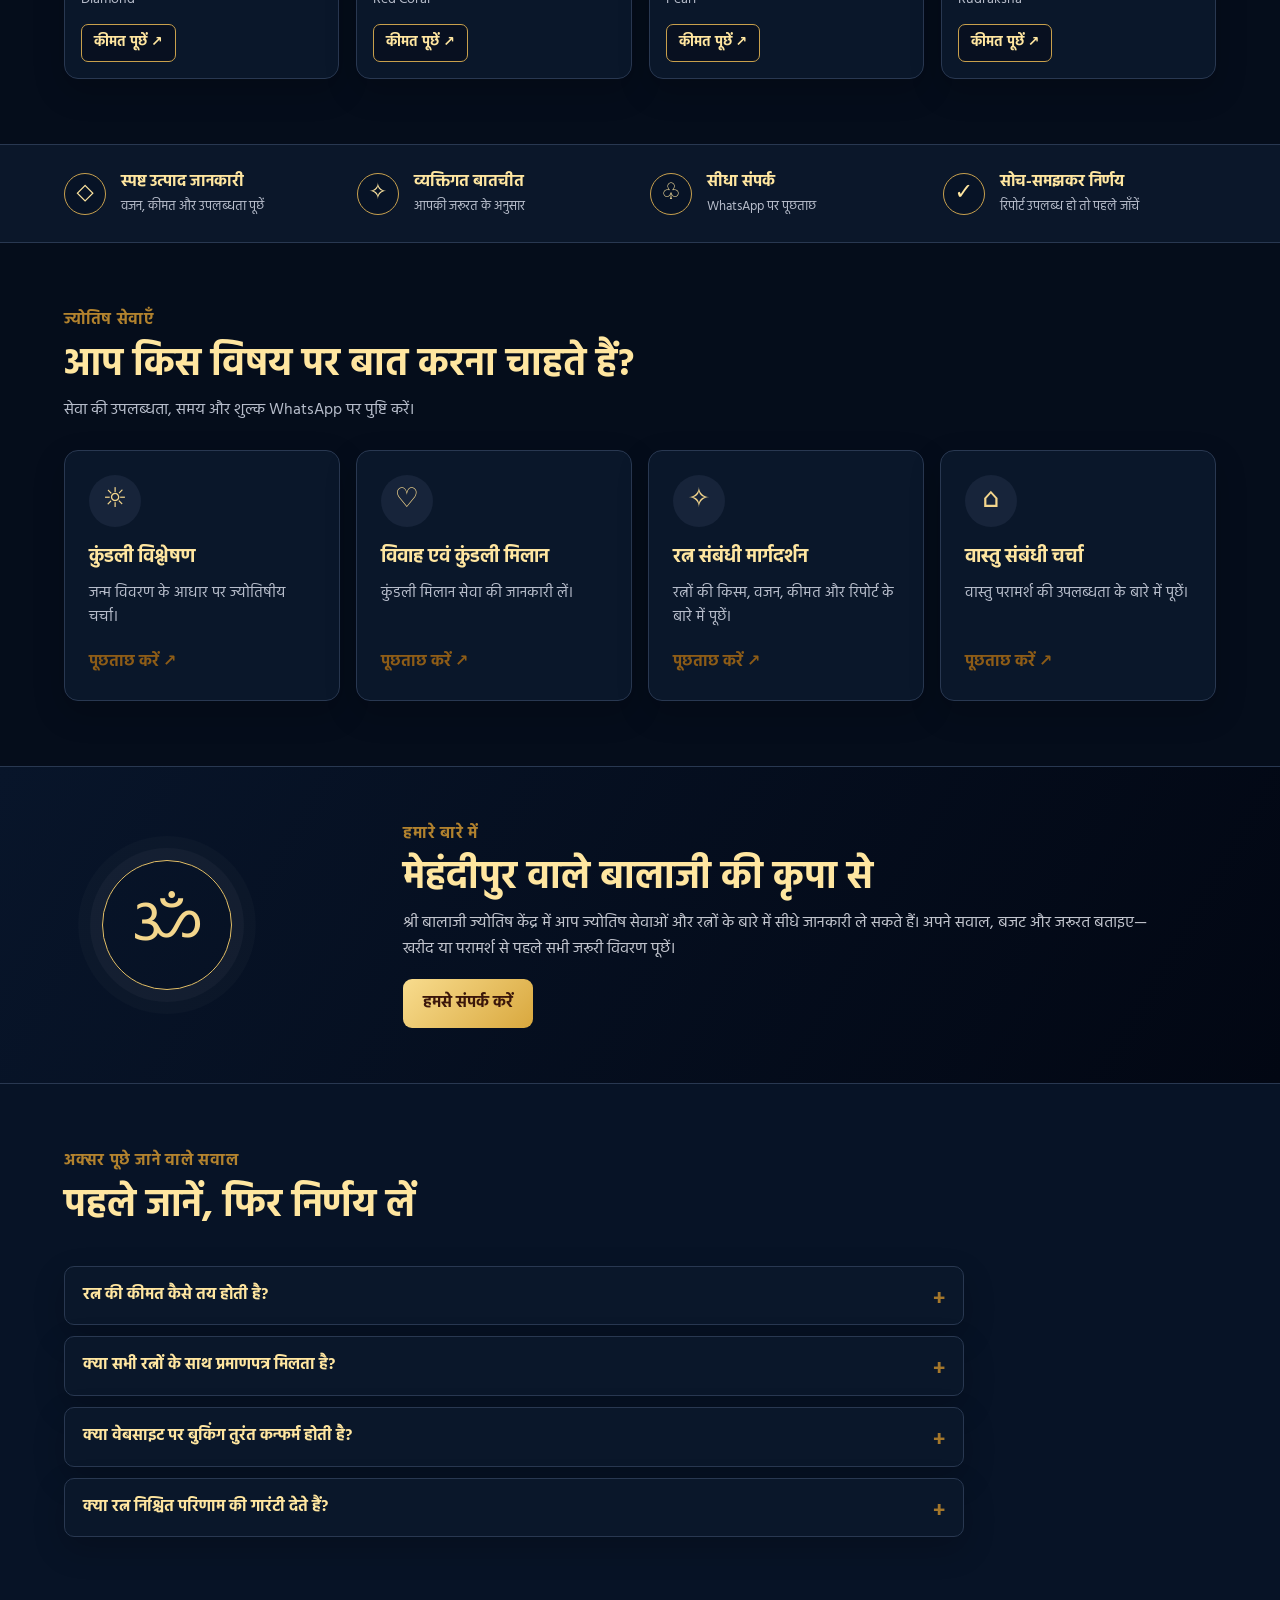
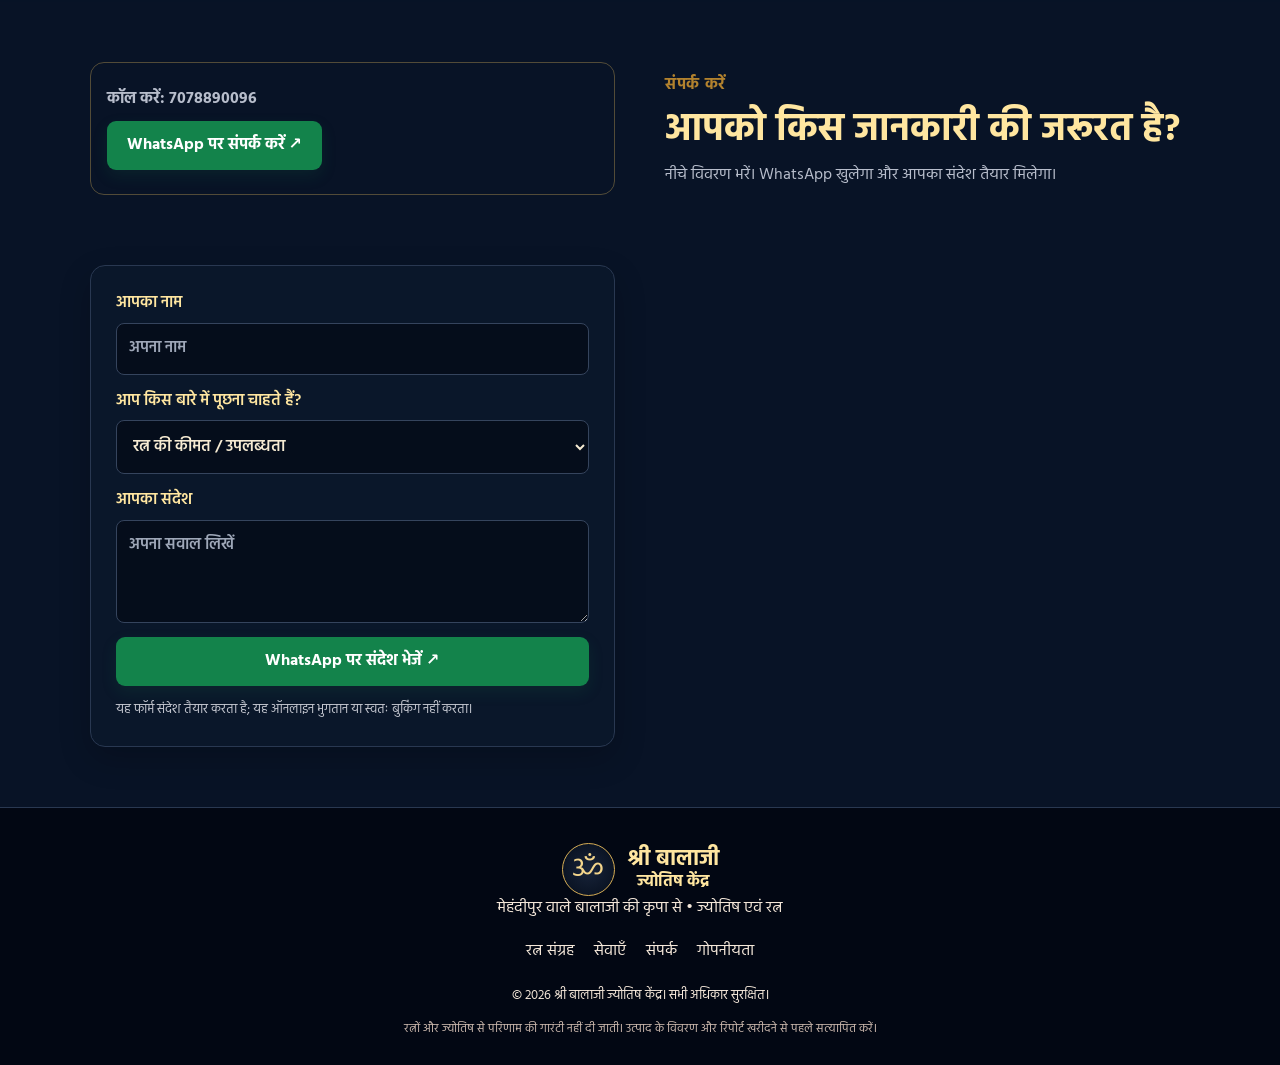
==== commit 133ba5d2: "Add files via upload" ====
--- a/index.html
+++ b/index.html
@@ -1,28 +1,105 @@
 <!doctype html>
 <html lang="hi">
 <head>
-<meta charset="utf-8"><meta name="viewport" content="width=device-width,initial-scale=1">
-<meta name="theme-color" content="#111827"><meta name="description" content="श्री बालाजी ज्योतिष केंद्र — रत्न, ज्योतिष परामर्श और जानकारी।">
-<title>श्री बालाजी ज्योतिष केंद्र</title>
+<meta charset="utf-8">
+<meta name="viewport" content="width=device-width, initial-scale=1">
+<meta name="theme-color" content="#64121b">
+<meta name="description" content="श्री बालाजी ज्योतिष केंद्र — ज्योतिष परामर्श और रत्नों की जानकारी।">
+<meta property="og:title" content="श्री बालाजी ज्योतिष केंद्र | ज्योतिष एवं रत्न">
+<meta property="og:description" content="रत्नों की जानकारी और व्यक्तिगत ज्योतिष परामर्श के लिए संपर्क करें।">
+<title>श्री बालाजी ज्योतिष केंद्र | ज्योतिष एवं रत्न</title>
+<link rel="icon" href="assets/icon.svg" type="image/svg+xml">
+<link rel="manifest" href="manifest.webmanifest">
+<link rel="stylesheet" href="styles.css">
+
+
+
+
 <style>
-:root{--bg:#101522;--panel:#192131;--gold:#e9c879;--text:#fff9eb;--muted:#c9c3b6;--line:#55482e}*{box-sizing:border-box}html{scroll-behavior:smooth}body{margin:0;background:radial-gradient(ellipse at top,#263047 0,#101522 48rem);color:var(--text);font-family:system-ui,-apple-system,"Noto Sans Devanagari",sans-serif;line-height:1.55}a{color:inherit;text-decoration:none}.wrap{width:min(1120px,92%);margin:auto}.top{padding:13px 0;border-bottom:1px solid #ffffff1c;background:#101522cc}.nav{display:flex;align-items:center;justify-content:space-between;gap:12px}.brand{font-weight:800;color:var(--gold);font-size:clamp(16px,3vw,22px)}.nav a:last-child{border:1px solid var(--line);padding:8px 12px;border-radius:99px;font-size:14px}.hero{padding:52px 0 35px;text-align:center}.om{width:64px;height:64px;border:1px solid var(--gold);border-radius:50%;display:grid;place-items:center;margin:0 auto 16px;color:var(--gold);font-size:32px}.eyebrow{color:var(--gold);letter-spacing:2px;font-size:12px;font-weight:700}.hero h1{font-size:clamp(30px,6vw,52px);line-height:1.2;margin:12px 0}.hero p{color:var(--muted);max-width:650px;margin:12px auto 22px}.btn{display:inline-block;background:var(--gold);color:#201a0c;font-weight:800;padding:12px 20px;border-radius:8px}.section{padding:28px 0 54px}.section-head{text-align:center;margin-bottom:24px}.section-head h2{font-size:clamp(25px,4vw,34px);margin:0 0 6px}.section-head p{color:var(--muted);margin:0}.grid{display:grid;grid-template-columns:repeat(4,minmax(0,1fr));gap:16px}.card{background:linear-gradient(160deg,#202b3e,#151c2a);border:1px solid #ffffff1c;border-radius:14px;overflow:hidden;min-width:0;transition:transform .2s,border-color .2s}.card:hover{transform:translateY(-3px);border-color:var(--gold)}.gem-photo{height:190px;background:#f3eee2;display:grid;place-items:center;overflow:hidden}.gem-photo img{width:100%;height:100%;object-fit:cover;filter:brightness(1.18) contrast(1.06) saturate(1.12);display:block}.card-body{padding:14px}.tag{color:var(--gold);font-size:11px;letter-spacing:1.4px;text-transform:uppercase}.card h3{margin:5px 0 0;font-size:21px}.eng{color:var(--muted);font-size:13px}.ask{display:block;text-align:center;border:1px solid var(--line);border-radius:8px;padding:9px;margin-top:12px;color:var(--gold);font-weight:700}.ask:hover{background:#e9c87918}.about{display:grid;grid-template-columns:1fr 1fr;gap:24px;align-items:center;background:#192131;border:1px solid #ffffff1c;border-radius:16px;padding:22px}.about img{width:100%;height:240px;object-fit:cover;border-radius:10px}.about h2{margin-top:0}.about p{color:var(--muted)}.contact{text-align:center;padding:42px 0 55px}.contact h2{font-size:30px;margin:0 0 8px}.contact p{color:var(--muted)}.actions{display:flex;justify-content:center;gap:12px;flex-wrap:wrap;margin-top:18px}.wa{background:#1f9d64;color:white}.footer{border-top:1px solid #ffffff1a;padding:18px 0;text-align:center;color:#b6b1a6;font-size:12px}.notice{font-size:12px;color:#a9a393;max-width:700px;margin:18px auto 0}
-@media(max-width:850px){.grid{grid-template-columns:repeat(2,minmax(0,1fr))}.gem-photo{height:175px}}@media(max-width:520px){.hero{padding:36px 0 24px}.grid{gap:10px}.gem-photo{height:145px}.card-body{padding:11px}.card h3{font-size:18px}.about{grid-template-columns:1fr;padding:14px}.about img{height:190px}.nav a:last-child{font-size:12px;padding:7px 9px}}
-</style></head>
+.business-contact-number{margin:0 0 20px;padding:16px;border:1px solid rgba(220,180,90,.35);border-radius:14px}
+.business-contact-number p{margin:8px 0}
+.business-contact-number a:not(.button){color:inherit;font-weight:700;text-decoration:none}
+.nav-whatsapp{margin-left:8px}
+@media(max-width:900px){.nav-whatsapp{display:none}}
+</style>
+
+
+<style>
+.product-art{position:relative;display:flex;align-items:center;justify-content:flex-end;flex-direction:column;gap:6px;min-height:190px;overflow:hidden;padding:12px 10px}
+.product-art .gem-photo{display:block;width:100%;height:128px;object-fit:contain;border-radius:10px;mix-blend-mode:multiply}
+.product-art b{position:static;display:block;text-align:center;text-shadow:none;letter-spacing:.12em;color:#64121b}
+@media(max-width:600px){.product-art{min-height:165px}.product-art .gem-photo{height:105px}}
+</style>
+
+</head>
 <body>
-<header class="top"><div class="wrap nav"><a class="brand" href="#home">श्री बालाजी ज्योतिष केंद्र</a><a href="tel:7078890096">☎ 7078890096</a></div></header>
-<main id="home"><section class="hero wrap"><div class="om">ॐ</div><div class="eyebrow">श्रद्धा • मार्गदर्शन • ज्योतिष</div><h1>श्री बालाजी ज्योतिष केंद्र</h1><p>रत्नों की जानकारी और ज्योतिष परामर्श के लिए संपर्क करें। अपनी जरूरत के अनुसार सही जानकारी पाने के लिए हमसे बात करें।</p><a class="btn" href="https://wa.me/917078890096?text=%E0%A4%A8%E0%A4%AE%E0%A4%B8%E0%A5%8D%E0%A4%A4%E0%A5%87%2C%20%E0%A4%AE%E0%A5%81%E0%A4%9D%E0%A5%87%20%E0%A4%B0%E0%A4%A4%E0%A5%8D%E0%A4%A8%E0%A5%8B%E0%A4%82%20%E0%A4%95%E0%A5%87%20%E0%A4%AC%E0%A4%BE%E0%A4%B0%E0%A5%87%20%E0%A4%AE%E0%A5%87%E0%A4%82%20%E0%A4%9C%E0%A4%BE%E0%A4%A8%E0%A4%95%E0%A4%BE%E0%A4%B0%E0%A5%80%20%E0%A4%9A%E0%A4%BE%E0%A4%B9%E0%A4%BF%E0%A4%8F%E0%A5%A4" target="_blank" rel="noopener">WhatsApp पर संपर्क करें ↗</a></section>
-<section class="section wrap" id="gems"><div class="section-head"><div class="eyebrow">GEMSTONE COLLECTION</div><h2>रत्नों की जानकारी</h2><p>किसी भी रत्न की कीमत और उपलब्धता पूछने के लिए संपर्क करें।</p></div>
-<div class="grid">
-<article class="card"><div class="gem-photo"><img src="assets/pukhraj.jpg" alt="पुखराज रत्न" loading="lazy"></div><div class="card-body"><div class="tag">01 / गुरु</div><h3>पुखराज</h3><div class="eng">Yellow Sapphire</div><a class="ask" href="https://wa.me/917078890096?text=%E0%A4%AA%E0%A5%81%E0%A4%96%E0%A4%B0%E0%A4%BE%E0%A4%9C%20%E0%A4%95%E0%A5%80%20%E0%A4%95%E0%A5%80%E0%A4%AE%E0%A4%A4%20%E0%A4%AA%E0%A5%82%E0%A4%9B%E0%A4%A8%E0%A5%80%20%E0%A4%B9%E0%A5%88" target="_blank" rel="noopener">कीमत पूछें ↗</a></div></article>
-<article class="card"><div class="gem-photo"><img src="assets/neelam.jpg" alt="नीलम रत्न" loading="lazy"></div><div class="card-body"><div class="tag">02 / शनि</div><h3>नीलम</h3><div class="eng">Blue Sapphire</div><a class="ask" href="https://wa.me/917078890096?text=%E0%A4%A8%E0%A5%80%E0%A4%B2%E0%A4%AE%20%E0%A4%95%E0%A5%80%20%E0%A4%95%E0%A5%80%E0%A4%AE%E0%A4%A4%20%E0%A4%AA%E0%A5%82%E0%A4%9B%E0%A4%A8%E0%A5%80%20%E0%A4%B9%E0%A5%88" target="_blank" rel="noopener">कीमत पूछें ↗</a></div></article>
-<article class="card"><div class="gem-photo"><img src="assets/manikya.jpg" alt="माणिक्य रत्न" loading="lazy"></div><div class="card-body"><div class="tag">03 / सूर्य</div><h3>माणिक्य</h3><div class="eng">Ruby</div><a class="ask" href="https://wa.me/917078890096?text=%E0%A4%AE%E0%A4%BE%E0%A4%A3%E0%A4%BF%E0%A4%95%E0%A5%8D%E0%A4%AF%20%E0%A4%95%E0%A5%80%20%E0%A4%95%E0%A5%80%E0%A4%AE%E0%A4%A4%20%E0%A4%AA%E0%A5%82%E0%A4%9B%E0%A4%A8%E0%A5%80%20%E0%A4%B9%E0%A5%88" target="_blank" rel="noopener">कीमत पूछें ↗</a></div></article>
-<article class="card"><div class="gem-photo"><img src="assets/panna.jpg" alt="पन्ना रत्न" loading="lazy"></div><div class="card-body"><div class="tag">04 / बुध</div><h3>पन्ना</h3><div class="eng">Emerald</div><a class="ask" href="https://wa.me/917078890096?text=%E0%A4%AA%E0%A4%A8%E0%A5%8D%E0%A4%A8%E0%A4%BE%20%E0%A4%95%E0%A5%80%20%E0%A4%95%E0%A5%80%E0%A4%AE%E0%A4%A4%20%E0%A4%AA%E0%A5%82%E0%A4%9B%E0%A4%A8%E0%A5%80%20%E0%A4%B9%E0%A5%88" target="_blank" rel="noopener">कीमत पूछें ↗</a></div></article>
-<article class="card"><div class="gem-photo"><img src="assets/heera.jpg" alt="हीरा" loading="lazy"></div><div class="card-body"><div class="tag">05 / शुक्र</div><h3>हीरा</h3><div class="eng">Diamond</div><a class="ask" href="https://wa.me/917078890096?text=%E0%A4%B9%E0%A5%80%E0%A4%B0%E0%A4%BE%20%E0%A4%95%E0%A5%80%20%E0%A4%95%E0%A5%80%E0%A4%AE%E0%A4%A4%20%E0%A4%AA%E0%A5%82%E0%A4%9B%E0%A4%A8%E0%A5%80%20%E0%A4%B9%E0%A5%88" target="_blank" rel="noopener">कीमत पूछें ↗</a></div></article>
-<article class="card"><div class="gem-photo"><img src="assets/moonga.jpg" alt="मूंगा रत्न" loading="lazy"></div><div class="card-body"><div class="tag">06 / मंगल</div><h3>मूंगा</h3><div class="eng">Red Coral</div><a class="ask" href="https://wa.me/917078890096?text=%E0%A4%AE%E0%A5%82%E0%A4%82%E0%A4%97%E0%A4%BE%20%E0%A4%95%E0%A5%80%20%E0%A4%95%E0%A5%80%E0%A4%AE%E0%A4%A4%20%E0%A4%AA%E0%A5%82%E0%A4%9B%E0%A4%A8%E0%A5%80%20%E0%A4%B9%E0%A5%88" target="_blank" rel="noopener">कीमत पूछें ↗</a></div></article>
-<article class="card"><div class="gem-photo"><img src="assets/moti.jpg" alt="मोती" loading="lazy"></div><div class="card-body"><div class="tag">07 / चंद्र</div><h3>मोती</h3><div class="eng">Pearl</div><a class="ask" href="https://wa.me/917078890096?text=%E0%A4%AE%E0%A5%8B%E0%A4%A4%E0%A5%80%20%E0%A4%95%E0%A5%80%20%E0%A4%95%E0%A5%80%E0%A4%AE%E0%A4%A4%20%E0%A4%AA%E0%A5%82%E0%A4%9B%E0%A4%A8%E0%A5%80%20%E0%A4%B9%E0%A5%88" target="_blank" rel="noopener">कीमत पूछें ↗</a></div></article>
-<article class="card"><div class="gem-photo"><img src="assets/rudraksha.jpg" alt="रुद्राक्ष" loading="lazy"></div><div class="card-body"><div class="tag">08 / आध्यात्मिक</div><h3>रुद्राक्ष</h3><div class="eng">Rudraksha</div><a class="ask" href="https://wa.me/917078890096?text=%E0%A4%B0%E0%A5%81%E0%A4%A6%E0%A5%8D%E0%A4%B0%E0%A4%BE%E0%A4%95%E0%A5%8D%E0%A4%B7%20%E0%A4%95%E0%A5%80%20%E0%A4%95%E0%A5%80%E0%A4%AE%E0%A4%A4%20%E0%A4%AA%E0%A5%82%E0%A4%9B%E0%A4%A8%E0%A5%80%20%E0%A4%B9%E0%A5%88" target="_blank" rel="noopener">कीमत पूछें ↗</a></div></article>
+<div class="topbar"><span>✦ रत्नों की जानकारी</span><span>✦ व्यक्तिगत ज्योतिष परामर्श</span><span>✦ पूरे भारत से पूछताछ</span></div>
+<header class="header">
+  <a class="brand" href="#home" aria-label="श्री बालाजी ज्योतिष केंद्र होम">
+    <span class="brand-mark">ॐ</span><span><strong>श्री बालाजी</strong><small>ज्योतिष केंद्र</small><em>मेहंदीपुर वाले बालाजी की कृपा से • ज्योतिष एवं रत्न</em></span>
+  </a>
+  <button class="menu-toggle" id="menuToggle" aria-label="मेन्यू खोलें">☰</button>
+  <nav id="mainNav"><a href="#home">होम</a><a href="#gems">रत्न संग्रह</a><a href="#services">ज्योतिष सेवाएँ</a><a href="#about">हमारे बारे में</a><a href="#faq">सवाल-जवाब</a><a href="#contact">संपर्क</a></nav>
+  <a class="button button-green nav-whatsapp" href="tel:7078890096">Call: 7078890096</a><a class="button button-green nav-whatsapp" href="https://wa.me/917078890096" target="_blank" rel="noopener">WhatsApp करें</a>
+</header>
+<main>
+<section class="hero" id="home">
+ <div class="hero-copy">
+  <p class="eyebrow">॥ श्री मेहंदीपुर बालाजी की असीम कृपा ॥</p>
+  <h1>सही जानकारी,<br><span>विश्वसनीय मार्गदर्शन</span></h1>
+  <p class="hero-sub">रत्नों के बारे में जानकारी और व्यक्तिगत ज्योतिष परामर्श — आपकी जरूरत के अनुसार, स्पष्ट बातचीत के साथ।</p>
+  <div class="hero-actions"><a class="button button-gold" href="#gems">रत्न देखें <span>↗</span></a><a class="button button-outline" href="#contact">परामर्श पूछें <span>↗</span></a></div>
+  <div class="trust-row"><span>✦ रत्नों की जानकारी</span><span>✦ व्यक्तिगत परामर्श</span><span>✦ सीधे WhatsApp पर संपर्क</span></div>
+ </div>
+ <div class="hero-art hero-balaji-art">
+   <img src="mehandipur-balaji.jpg" alt="मेहंदीपुर बालाजी मंदिर की उपयोगकर्ता द्वारा भेजी गई तस्वीर">
+   <div class="hero-caption"><span>॥ जय श्री मेहंदीपुर बालाजी ॥</span><strong>ज्योतिष एवं रत्न मार्गदर्शन</strong></div>
+ </div>
+</section>
+<section class="category-strip" aria-label="मुख्य रत्न">
+ <a href="#gems"><span class="mini-gem yellow"></span><strong>पुखराज</strong><small>Yellow Sapphire</small></a>
+ <a href="#gems"><span class="mini-gem blue"></span><strong>नीलम</strong><small>Blue Sapphire</small></a>
+ <a href="#gems"><span class="mini-gem red"></span><strong>माणिक्य</strong><small>Ruby</small></a>
+ <a href="#gems"><span class="mini-gem green"></span><strong>पन्ना</strong><small>Emerald</small></a>
+ <a href="#gems"><span class="mini-gem clear"></span><strong>हीरा</strong><small>Diamond</small></a>
+ <a href="#gems"><span class="mini-gem orange"></span><strong>मूंगा</strong><small>Red Coral</small></a>
+ <a href="#gems"><span class="mini-gem pearl"></span><strong>मोती</strong><small>Pearl</small></a>
+ <a href="#gems"><span class="mini-gem brown"></span><strong>रुद्राक्ष</strong><small>Rudraksha</small></a>
+</section>
+<section class="section" id="gems">
+ <div class="section-head"><div><p class="eyebrow">रत्न संग्रह</p><h2>अपनी पसंद का रत्न देखें</h2><p>रत्नों की तस्वीरें देखें। कीमत, वजन और उपलब्धता की जानकारी के लिए सीधे पूछें।</p></div><a class="text-link" href="#contact">सभी रत्नों के लिए पूछें ↗</a></div>
+ <div class="product-grid">
+  <article class="product-card"><div class="product-art art-yellow"><img class="gem-photo" src="pukhraj.jpg" alt="PUKHRAJ रत्न की तस्वीर" loading="lazy"><b>PUKHRAJ</b></div><div class="product-info"><h3>पुखराज</h3><p>Yellow Sapphire</p><a class="inquire" data-product="पुखराज" href="#contact">कीमत पूछें ↗</a></div></article>
+  <article class="product-card"><div class="product-art art-blue"><img class="gem-photo" src="neelam.jpg" alt="NEELAM रत्न की तस्वीर" loading="lazy"><b>NEELAM</b></div><div class="product-info"><h3>नीलम</h3><p>Blue Sapphire</p><a class="inquire" data-product="नीलम" href="#contact">कीमत पूछें ↗</a></div></article>
+  <article class="product-card"><div class="product-art art-red"><img class="gem-photo" src="manikya.jpg" alt="MANIK रत्न की तस्वीर" loading="lazy"><b>MANIK</b></div><div class="product-info"><h3>माणिक्य</h3><p>Ruby</p><a class="inquire" data-product="माणिक्य" href="#contact">कीमत पूछें ↗</a></div></article>
+  <article class="product-card"><div class="product-art art-green"><img class="gem-photo" src="panna.jpg" alt="PANNA रत्न की तस्वीर" loading="lazy"><b>PANNA</b></div><div class="product-info"><h3>पन्ना</h3><p>Emerald</p><a class="inquire" data-product="पन्ना" href="#contact">कीमत पूछें ↗</a></div></article>
+  <article class="product-card"><div class="product-art art-clear"><img class="gem-photo" src="heera.jpg" alt="HEERA रत्न की तस्वीर" loading="lazy"><b>HEERA</b></div><div class="product-info"><h3>हीरा</h3><p>Diamond</p><a class="inquire" data-product="हीरा" href="#contact">कीमत पूछें ↗</a></div></article>
+  <article class="product-card"><div class="product-art art-orange"><img class="gem-photo" src="moonga.jpg" alt="MOONGA रत्न की तस्वीर" loading="lazy"><b>MOONGA</b></div><div class="product-info"><h3>मूंगा</h3><p>Red Coral</p><a class="inquire" data-product="मूंगा" href="#contact">कीमत पूछें ↗</a></div></article>
+  <article class="product-card"><div class="product-art art-pearl"><img class="gem-photo" src="moti.jpg" alt="MOTI रत्न की तस्वीर" loading="lazy"><b>MOTI</b></div><div class="product-info"><h3>मोती</h3><p>Pearl</p><a class="inquire" data-product="मोती" href="#contact">कीमत पूछें ↗</a></div></article>
+  <article class="product-card"><div class="product-art art-brown"><img class="gem-photo" src="rudraksha.jpg" alt="RUDRAKSHA रत्न की तस्वीर" loading="lazy"><b>RUDRAKSHA</b></div><div class="product-info"><h3>रुद्राक्ष</h3><p>Rudraksha</p><a class="inquire" data-product="रुद्राक्ष" href="#contact">कीमत पूछें ↗</a></div></article>
+ </div>
+</section>
+<section class="benefits"><div><span>◇</span><strong>स्पष्ट उत्पाद जानकारी</strong><small>वजन, कीमत और उपलब्धता पूछें</small></div><div><span>✧</span><strong>व्यक्तिगत बातचीत</strong><small>आपकी जरूरत के अनुसार</small></div><div><span>♧</span><strong>सीधा संपर्क</strong><small>WhatsApp पर पूछताछ</small></div><div><span>✓</span><strong>सोच-समझकर निर्णय</strong><small>रिपोर्ट उपलब्ध हो तो पहले जाँचें</small></div></section>
+<section class="section service-section" id="services">
+ <div class="section-head"><div><p class="eyebrow">ज्योतिष सेवाएँ</p><h2>आप किस विषय पर बात करना चाहते हैं?</h2><p>सेवा की उपलब्धता, समय और शुल्क WhatsApp पर पुष्टि करें।</p></div></div>
+ <div class="service-grid">
+  <article class="service-card"><span class="service-icon">☼</span><h3>कुंडली विश्लेषण</h3><p>जन्म विवरण के आधार पर ज्योतिषीय चर्चा।</p><a data-service="कुंडली विश्लेषण" href="#contact">पूछताछ करें ↗</a></article>
+  <article class="service-card"><span class="service-icon">♡</span><h3>विवाह एवं कुंडली मिलान</h3><p>कुंडली मिलान सेवा की जानकारी लें।</p><a data-service="विवाह एवं कुंडली मिलान" href="#contact">पूछताछ करें ↗</a></article>
+  <article class="service-card"><span class="service-icon">✧</span><h3>रत्न संबंधी मार्गदर्शन</h3><p>रत्नों की किस्म, वजन, कीमत और रिपोर्ट के बारे में पूछें।</p><a data-service="रत्न संबंधी मार्गदर्शन" href="#contact">पूछताछ करें ↗</a></article>
+  <article class="service-card"><span class="service-icon">⌂</span><h3>वास्तु संबंधी चर्चा</h3><p>वास्तु परामर्श की उपलब्धता के बारे में पूछें।</p><a data-service="वास्तु संबंधी चर्चा" href="#contact">पूछताछ करें ↗</a></article>
+ </div>
+</section>
+<section class="about" id="about"><div class="about-symbol">ॐ</div><div><p class="eyebrow">हमारे बारे में</p><h2>मेहंदीपुर वाले बालाजी की कृपा से</h2><p>श्री बालाजी ज्योतिष केंद्र में आप ज्योतिष सेवाओं और रत्नों के बारे में सीधे जानकारी ले सकते हैं। अपने सवाल, बजट और जरूरत बताइए—खरीद या परामर्श से पहले सभी जरूरी विवरण पूछें।</p><a class="button button-gold" href="#contact">हमसे संपर्क करें</a></div></section>
+<section class="section faq-section" id="faq"><div class="section-head"><div><p class="eyebrow">अक्सर पूछे जाने वाले सवाल</p><h2>पहले जानें, फिर निर्णय लें</h2></div></div><div class="faq-list">
+<details><summary>रत्न की कीमत कैसे तय होती है?</summary><p>रत्न की किस्म, वजन, गुणवत्ता, प्राकृतिक या लैब-निर्मित स्थिति और उपलब्ध रिपोर्ट के आधार पर कीमत बदलती है। वर्तमान कीमत WhatsApp पर पूछें।</p></details>
+<details><summary>क्या सभी रत्नों के साथ प्रमाणपत्र मिलता है?</summary><p>प्रमाणपत्र/लैब रिपोर्ट की उपलब्धता उत्पाद के अनुसार पूछें। किसी रत्न को प्रमाणित या प्राकृतिक तभी कहें जब उसके समर्थन में वैध रिपोर्ट हो।</p></details>
+<details><summary>क्या वेबसाइट पर बुकिंग तुरंत कन्फर्म होती है?</summary><p>नहीं। WhatsApp पर संदेश भेजने के बाद केंद्र से समय और शुल्क की पुष्टि करनी होगी।</p></details>
+<details><summary>क्या रत्न निश्चित परिणाम की गारंटी देते हैं?</summary><p>नहीं। ज्योतिषीय मान्यताओं या रत्नों से स्वास्थ्य, धन, विवाह या सफलता की गारंटी नहीं दी जाती। महत्वपूर्ण फैसलों में संबंधित योग्य पेशेवर की सलाह लें।</p></details>
 </div></section>
-<section class="wrap section"><div class="about"><img src="assets/mehandipur-balaji.jpg" alt="मेहंदीपुर बालाजी मंदिर" loading="lazy"><div><div class="eyebrow">हमारे बारे में</div><h2>आपका स्वागत है</h2><p>श्री बालाजी ज्योतिष केंद्र में रत्नों की जानकारी और ज्योतिष संबंधी मार्गदर्शन के लिए संपर्क करें। रत्न खरीदने से पहले अपनी जरूरत, गुणवत्ता और प्रमाणिकता के बारे में पूरी जानकारी अवश्य लें।</p><a class="ask" href="tel:7078890096">कॉल करें: 7078890096</a></div></div></section>
-<section class="contact wrap" id="contact"><h2>संपर्क करें</h2><p>रत्नों की कीमत, उपलब्धता या परामर्श के लिए संदेश भेजें।</p><div class="actions"><a class="btn" href="tel:7078890096">☎ 7078890096</a><a class="btn wa" href="https://wa.me/917078890096" target="_blank" rel="noopener">WhatsApp पर बात करें</a></div><p class="notice">रत्नों से जुड़े पारंपरिक विश्वास व्यक्ति-व्यक्ति के अनुसार अलग हो सकते हैं। खरीदने से पहले कीमत और प्रमाणपत्र की पुष्टि करें।</p></section></main>
-<footer class="footer"><div class="wrap">© <span id="year"></span> श्री बालाजी ज्योतिष केंद्र · <a href="privacy.html">Privacy</a></div></footer><script>document.getElementById('year').textContent=new Date().getFullYear();</script>
-</body></html>
+<section class="contact-section" id="contact"><div class="business-contact-number"><p><strong>कॉल करें:</strong> <a href="tel:7078890096">7078890096</a></p><p><a class="button button-green" href="https://wa.me/917078890096" target="_blank" rel="noopener">WhatsApp पर संपर्क करें ↗</a></p></div><div><p class="eyebrow">संपर्क करें</p><h2>आपको किस जानकारी की जरूरत है?</h2><p>नीचे विवरण भरें। WhatsApp खुलेगा और आपका संदेश तैयार मिलेगा।</p></div>
+<form id="contactForm"><label>आपका नाम<input id="customerName" name="name" placeholder="अपना नाम" required></label><label>आप किस बारे में पूछना चाहते हैं?<select id="interest" name="interest"><option>रत्न की कीमत / उपलब्धता</option><option>ज्योतिष परामर्श</option><option>कुंडली विश्लेषण</option><option>विवाह एवं कुंडली मिलान</option><option>वास्तु संबंधी चर्चा</option><option>अन्य सवाल</option></select></label><label>आपका संदेश<textarea id="customerMessage" name="message" rows="3" placeholder="अपना सवाल लिखें"></textarea></label><button class="button button-green" type="submit">WhatsApp पर संदेश भेजें ↗</button><small>यह फॉर्म संदेश तैयार करता है; यह ऑनलाइन भुगतान या स्वतः बुकिंग नहीं करता।</small></form></section>
+</main>
+<footer><a class="brand footer-brand" href="#home"><span class="brand-mark">ॐ</span><span><strong>श्री बालाजी</strong><small>ज्योतिष केंद्र</small></span></a><p>मेहंदीपुर वाले बालाजी की कृपा से • ज्योतिष एवं रत्न</p><div class="footer-links"><a href="#gems">रत्न संग्रह</a><a href="#services">सेवाएँ</a><a href="#contact">संपर्क</a><a href="privacy.html">गोपनीयता</a></div><small>© <span id="year"></span> श्री बालाजी ज्योतिष केंद्र। सभी अधिकार सुरक्षित।</small><p class="disclaimer">रत्नों और ज्योतिष से परिणाम की गारंटी नहीं दी जाती। उत्पाद के विवरण और रिपोर्ट खरीदने से पहले सत्यापित करें।</p></footer>
+<a class="floating-wa" href="https://wa.me/917078890096" target="_blank" rel="noopener" aria-label="WhatsApp पर संपर्क करें">☏</a>
+<script src="app.js"></script>
+</body></html>
--- a/styles.css
+++ b/styles.css
@@ -0,0 +1,54 @@
+@import url('https://fonts.googleapis.com/css2?family=Hind:wght@400;500;600;700&family=Playfair+Display:wght@600;700&display=swap');
+:root{--maroon:#d6ad55;--deep:#020916;--gold:#e2b84f;--gold2:#ffe6a0;--cream:#071326;--paper:#050d1b;--ink:#f5ead2;--muted:#c2c5ce;--line:#293851;--green:#13834b;--shadow:0 16px 44px #3d11120d}
+*{box-sizing:border-box}html{scroll-behavior:smooth;scroll-padding-top:90px}body{margin:0;background:var(--paper);color:var(--ink);font-family:'Hind',system-ui,sans-serif;line-height:1.6}a{color:inherit;text-decoration:none}button,input,select,textarea{font:inherit}.topbar{display:flex;justify-content:space-around;gap:12px;flex-wrap:wrap;background:var(--maroon);color:#ffedc2;padding:8px 4%;font-size:.8rem}.header{display:flex;align-items:center;justify-content:space-between;gap:22px;padding:15px 5%;background:#fffdf8;border-bottom:1px solid var(--line);position:sticky;top:0;z-index:10;box-shadow:0 4px 20px #32100a08}.brand{display:flex;align-items:center;gap:12px;color:var(--maroon);min-width:max-content}.brand-mark{width:53px;height:53px;border:1px solid var(--gold);border-radius:50%;display:grid;place-items:center;background:radial-gradient(circle,#fff5d9,#ecd39a);font-size:1.8rem;color:var(--maroon)}.brand strong,.brand small,.brand em{display:block;line-height:1.15}.brand strong{font-size:1.35rem;font-weight:700}.brand small{font-weight:700;font-size:.98rem}.brand em{font-size:.72rem;color:var(--muted);font-style:normal;margin-top:5px}nav{display:flex;align-items:center;gap:clamp(10px,2vw,27px);font-weight:600;font-size:.96rem}nav a:hover,.footer-links a:hover{color:#a16c1b}.button{display:inline-flex;align-items:center;justify-content:center;gap:10px;border:0;border-radius:9px;padding:12px 20px;font-weight:700;cursor:pointer;transition:.2s}.button:hover{transform:translateY(-2px);filter:brightness(1.03)}.button-green{background:var(--green);color:white;box-shadow:0 6px 16px #13834b24}.button-gold{background:linear-gradient(135deg,#f8dc8e,#d9a83e);color:#3b170b}.button-outline{border:1px solid #e6bd5b;color:#fff5d6;background:#ffffff08}.menu-toggle{display:none;background:transparent;border:1px solid var(--line);padding:7px 12px;border-radius:8px;font-size:1.2rem}
+.hero{min-height:470px;background:radial-gradient(ellipse at 80% 45%,#7e401a 0%,transparent 35%),linear-gradient(105deg,#21080b,#4a0d14 56%,#1c090b);color:#fff8eb;display:grid;grid-template-columns:1.05fr .95fr;align-items:center;padding:55px 7%;gap:30px;overflow:hidden;position:relative}.hero:before{content:"";position:absolute;inset:0;opacity:.12;background-image:repeating-radial-gradient(circle at 85% 45%,transparent 0 22px,#f4d68c 23px 24px,transparent 25px 42px);pointer-events:none}.hero-copy{position:relative;z-index:1;max-width:650px}.eyebrow{text-transform:none;letter-spacing:.04em;color:#b2822e;font-weight:700;margin:0 0 8px}.hero .eyebrow{color:var(--gold2)}h1,h2,h3,p{margin-top:0}h1{font-size:clamp(2.4rem,5vw,4.3rem);line-height:1.12;margin:8px 0 20px;letter-spacing:-.03em}h1 span{color:var(--gold2)}.hero-sub{font-size:1.12rem;color:#f1dfd1;max-width:560px}.hero-actions{display:flex;gap:12px;flex-wrap:wrap;margin:26px 0}.trust-row{display:flex;gap:17px;flex-wrap:wrap;color:#f0dba7;font-size:.88rem}.hero-art{min-height:350px;position:relative;display:grid;place-items:center}.orbit{position:absolute;border:1px solid #f3ce6b55;border-radius:50%;width:340px;height:340px}.orbit-two{width:265px;height:265px;border-style:dashed}.gem{position:absolute;width:100px;height:125px;clip-path:polygon(50% 0,88% 20%,100% 57%,70% 100%,25% 90%,0 48%,17% 16%);filter:drop-shadow(0 18px 16px #0009);border:1px solid #fff8}.gem:after{content:"";position:absolute;inset:0;background:linear-gradient(135deg,#ffffffb0,transparent 26%,#0003 62%,#fff6)}.gem-yellow{background:linear-gradient(135deg,#fff3a3,#c88a0c 50%,#ffdf5c);transform:rotate(-20deg) translate(-80px,-35px)}.gem-blue{background:linear-gradient(135deg,#9bd8ff,#1448ad 50%,#061b57);transform:rotate(13deg) translate(50px,-55px);width:120px;height:145px}.gem-green{background:linear-gradient(135deg,#c0ffd5,#08754b 48%,#063d2d);transform:rotate(23deg) translate(65px,75px);width:90px;height:110px}.gem-red{background:linear-gradient(135deg,#ffb0a3,#a70e28 50%,#510a16);transform:rotate(-16deg) translate(-65px,90px);width:82px;height:100px}.hero-caption{position:absolute;bottom:0;text-align:center;color:#f8d981;background:#26080cbf;border:1px solid #d6a84766;border-radius:12px;padding:12px 22px}.hero-caption span,.hero-caption strong{display:block}.hero-caption strong{color:white}
+.category-strip{display:grid;grid-template-columns:repeat(8,1fr);gap:10px;padding:22px 4%;background:#fff8ec;border-bottom:1px solid var(--line)}.category-strip>a{display:flex;flex-direction:column;align-items:center;gap:2px;padding:13px 4px;border-radius:12px;background:#fffdf8;border:1px solid #f0e4d1;transition:.2s}.category-strip>a:hover{transform:translateY(-3px);box-shadow:var(--shadow)}.category-strip strong{color:var(--maroon)}.category-strip small{font-size:.72rem;color:var(--muted)}.mini-gem{width:45px;height:45px;margin-bottom:4px;clip-path:polygon(50% 0,88% 20%,100% 57%,70% 100%,25% 90%,0 48%,17% 16%);box-shadow:inset 0 0 8px #fff}.yellow{background:linear-gradient(135deg,#fff2a2,#d89a0c,#ffdc48)}.blue{background:linear-gradient(135deg,#b8e6ff,#1856c0,#06194e)}.red{background:linear-gradient(135deg,#ffb7b7,#d0193b,#580519)}.green{background:linear-gradient(135deg,#c8ffcc,#09864d,#03442b)}.clear{background:linear-gradient(135deg,#fff,#d8e6ee,#8da2ad)}.orange{background:linear-gradient(135deg,#ffd1a5,#c8471e,#711c14)}.pearl{border-radius:50%;clip-path:none;background:radial-gradient(circle at 30% 25%,white,#f0dfbd 45%,#a68d69)}.brown{background:repeating-radial-gradient(circle,#7e3718,#391609 4px,#a86c35 6px);border-radius:50%;clip-path:none}
+.section{padding:65px 5%}.section-head{display:flex;justify-content:space-between;align-items:end;gap:20px;margin-bottom:27px}.section-head h2,.about h2,.contact-section h2{font-size:clamp(1.8rem,3vw,2.5rem);line-height:1.2;color:var(--maroon);margin:0 0 10px}.section-head p:not(.eyebrow){color:var(--muted);margin:0}.text-link{color:#8c5b16;font-weight:700;white-space:nowrap}.product-grid{display:grid;grid-template-columns:repeat(4,1fr);gap:17px}.product-card{background:white;border:1px solid var(--line);border-radius:14px;overflow:hidden;box-shadow:0 7px 20px #3d11120a;transition:.22s}.product-card:hover{transform:translateY(-5px);box-shadow:var(--shadow)}.product-art{height:180px;display:flex;align-items:center;justify-content:center;position:relative;overflow:hidden;flex-direction:column;gap:12px}.product-art:before{content:"";position:absolute;width:200px;height:200px;border-radius:50%;border:1px solid #ffffff60}.product-art b{position:absolute;z-index:2;left:0;right:0;bottom:8px;text-align:center;font-size:.72rem;letter-spacing:.22em;color:#fff8dc;text-shadow:0 2px 5px #000;font-weight:800}.art-yellow{background:radial-gradient(circle,#fff3c6,#f4d68c 45%,#d4a44a)}.art-blue{background:radial-gradient(circle,#8db9ef,#24529b 52%,#10274d)}.art-red{background:radial-gradient(circle,#ffb6b4,#a51f31 52%,#4d111b)}.art-green{background:radial-gradient(circle,#b6e7bd,#21805b 52%,#123e2f)}.art-clear{background:radial-gradient(circle,#fff,#d5dce1 55%,#8d9aa3)}.art-orange{background:radial-gradient(circle,#ffc8a2,#b84929 55%,#612116)}.art-pearl{background:radial-gradient(circle,#fff,#e8d9be 60%,#b29a77)}.art-brown{background:radial-gradient(circle,#9c623a,#4a210f 65%,#291008)}.cut-stone{width:78px;height:90px;clip-path:polygon(50% 0,90% 20%,100% 55%,70% 100%,25% 90%,0 48%,17% 16%);background:linear-gradient(135deg,#ffffffd9 0%,#fff6 15%,transparent 28%,#0003 62%,#fff8 100%);border:2px solid #ffffff88;filter:drop-shadow(0 8px 8px #0004);position:relative}.art-yellow .cut-stone{background-color:#f4c531}.art-blue .cut-stone{background-color:#174cb5}.art-red .cut-stone{background-color:#b5122d}.art-green .cut-stone{background-color:#08774a}.art-clear .cut-stone{background-color:#e9f5fb}.art-orange .cut-stone{background-color:#c54b2b;border-radius:50%;clip-path:ellipse(45% 35%)}.art-pearl .cut-stone{background:radial-gradient(circle at 30% 25%,white,#eee0c4 50%,#a58d6b);border-radius:50%;clip-path:circle(44%)}.rudra{font-size:4rem;color:#e4a36c;text-shadow:2px 3px 0 #3c170a}.product-info{padding:16px}.product-info h3{margin:0;color:var(--maroon);font-size:1.2rem}.product-info p{color:var(--muted);font-size:.85rem;margin:0 0 13px}.inquire{display:inline-block;border:1px solid #c9a04e;color:#7b4d12;padding:7px 12px;border-radius:7px;font-size:.87rem;font-weight:700}.benefits{display:grid;grid-template-columns:repeat(4,1fr);background:#f6ead4;padding:25px 5%;gap:20px}.benefits>div{display:grid;grid-template-columns:45px 1fr;column-gap:12px;align-items:center}.benefits span{grid-row:span 2;width:42px;height:42px;display:grid;place-items:center;border-radius:50%;background:var(--maroon);color:var(--gold2);font-size:1.4rem}.benefits strong{color:var(--maroon)}.benefits small{color:var(--muted);font-size:.82rem}.service-section{background:#fffdf8}.service-grid{display:grid;grid-template-columns:repeat(4,1fr);gap:16px}.service-card{border:1px solid var(--line);background:white;border-radius:14px;padding:24px;box-shadow:0 8px 25px #3d111208}.service-icon{display:grid;place-items:center;width:52px;height:52px;border-radius:50%;background:#f9efd9;color:#8d5c17;font-size:1.7rem;margin-bottom:16px}.service-card h3{color:var(--maroon);margin-bottom:8px}.service-card p{color:var(--muted);font-size:.94rem;min-height:54px}.service-card a{color:#8d5c17;font-weight:700}.about{display:grid;grid-template-columns:.35fr 1fr;gap:30px;align-items:center;padding:55px 8%;background:linear-gradient(120deg,#4b0d15,#25080c);color:#fff5e5}.about h2{color:#f4d68c}.about p:not(.eyebrow){max-width:800px;color:#ead9d0}.about-symbol{width:130px;height:130px;border:1px solid #e3bf67;border-radius:50%;display:grid;place-items:center;color:#f4d68c;font-size:4rem;box-shadow:0 0 0 12px #ffffff08,0 0 0 24px #ffffff05}.faq-section{background:#fff8ec}.faq-list{max-width:900px;display:grid;gap:11px}.faq-list details{background:white;border:1px solid var(--line);border-radius:10px;padding:0 18px}.faq-list summary{padding:16px 25px 16px 0;font-weight:700;color:var(--maroon);cursor:pointer;position:relative;list-style:none}.faq-list summary::-webkit-details-marker{display:none}.faq-list summary:after{content:"+";position:absolute;right:0;color:#a4772b;font-size:1.3rem}.faq-list details[open] summary:after{content:"−"}.faq-list details p{color:var(--muted);margin:0;padding:0 0 17px}.contact-section{padding:60px 7%;display:grid;grid-template-columns:1fr 1fr;gap:50px;background:#f3e5ce}.contact-section>div{align-self:center}.contact-section p:not(.eyebrow){color:var(--muted)}form{display:grid;gap:14px;background:white;padding:25px;border:1px solid var(--line);border-radius:15px;box-shadow:var(--shadow)}label{display:grid;gap:6px;font-weight:600;color:var(--maroon)}input,select,textarea{width:100%;border:1px solid #ddcdb6;border-radius:8px;padding:12px;background:#fffdf9;color:var(--ink)}input:focus,select:focus,textarea:focus{outline:2px solid #d6a847;outline-offset:1px}form small{color:var(--muted);font-size:.8rem}footer{background:#25080c;color:#f4e7d9;text-align:center;padding:35px 5% 25px}.footer-brand{justify-content:center;color:#ffedc2}.footer-brand em{display:none}.footer-links{display:flex;justify-content:center;gap:20px;flex-wrap:wrap;margin:18px 0}.disclaimer{font-size:.78rem;color:#cbb8ad;max-width:850px;margin:12px auto 0}.floating-wa{position:fixed;right:18px;bottom:20px;width:56px;height:56px;display:grid;place-items:center;border-radius:50%;background:#13834b;color:white;font-size:2rem;box-shadow:0 7px 25px #0003;z-index:20;border:2px solid white}
+:focus-visible{outline:3px solid #c79a42;outline-offset:3px}::selection{background:#ead7ac;color:#3f1019}
+@media(max-width:950px){.header{flex-wrap:wrap}.header nav{order:5;width:100%;justify-content:center;flex-wrap:wrap}.nav-whatsapp{margin-left:auto}.hero{padding:45px 5%;grid-template-columns:1fr  .8fr}.category-strip{grid-template-columns:repeat(4,1fr)}.product-grid{grid-template-columns:repeat(2,1fr)}.service-grid{grid-template-columns:repeat(2,1fr)}.benefits{grid-template-columns:repeat(2,1fr)}}
+@media(max-width:620px){.topbar{font-size:.7rem;gap:4px 12px}.header{padding:12px 4%;gap:10px}.brand-mark{width:43px;height:43px}.brand strong{font-size:1.1rem}.brand small{font-size:.85rem}.brand em{font-size:.65rem}.menu-toggle{display:block;margin-left:auto}nav{display:none!important;order:6!important;flex-direction:column;align-items:stretch!important;width:100%;background:#fff8ec;padding:10px;border-radius:8px}nav.open{display:flex!important}nav a{padding:7px 10px}.nav-whatsapp{font-size:.82rem;padding:9px 11px}.hero{grid-template-columns:1fr;padding:42px 6% 25px;gap:8px}.hero-art{min-height:260px;transform:scale(.86);margin-top:-5px}.hero-sub{font-size:1rem}.trust-row{font-size:.77rem;gap:8px 13px}.section{padding:45px 5%}.section-head{display:block}.text-link{display:inline-block;margin-top:15px}.category-strip{grid-template-columns:repeat(4,1fr);padding:13px 3%;gap:7px}.category-strip>a{padding:10px 2px}.category-strip small{font-size:.65rem}.mini-gem{width:35px;height:35px}.product-grid{gap:10px}.product-art{height:140px}.product-info{padding:12px}.product-info h3{font-size:1.05rem}.benefits{padding:20px 5%;gap:17px 10px}.benefits>div{grid-template-columns:35px 1fr;gap:8px}.benefits span{width:33px;height:33px;font-size:1.1rem}.benefits strong{font-size:.85rem}.benefits small{font-size:.7rem}.service-grid{gap:10px}.service-card{padding:16px}.service-card h3{font-size:1rem}.service-card p{font-size:.83rem;min-height:70px}.about{grid-template-columns:1fr;padding:40px 7%;gap:20px}.about-symbol{width:78px;height:78px;font-size:2.5rem}.contact-section{grid-template-columns:1fr;gap:20px;padding:42px 5%}form{padding:18px}.floating-wa{width:50px;height:50px;right:13px;bottom:13px}.footer-links{gap:12px}}
+@media(prefers-reduced-motion:reduce){html{scroll-behavior:auto}*,*:before,*:after{transition:none!important;animation:none!important}}
+
+/* Luxury navy and gold visual treatment */
+body{background:#050d1b;color:#f5ead2}
+.header{background:#050d1b;border-color:#293851}
+.brand{color:#f4d68c}.brand-mark{background:radial-gradient(circle,#18243a,#050d1b);color:#f4d68c;border-color:#d6ad55}
+.brand em{color:#b7bdcb}
+nav a{color:#f4ead7}nav a:hover,.footer-links a:hover{color:#f4d68c}
+.topbar{background:#020713;color:#f4d68c;border-bottom:1px solid #80652f}
+.hero{background:radial-gradient(ellipse at 78% 45%,#46300f 0%,transparent 35%),linear-gradient(105deg,#020713,#07172d 58%,#020713)}
+.hero:before{opacity:.1}.hero-caption{background:#020713e8;border-color:#d6ad5577}
+.category-strip{background:#071326;border-color:#293851}
+.category-strip>a{background:#0b172b;border-color:#293851}.category-strip strong{color:#ffe6a0}.category-strip small{color:#b7bdcb}
+.section{background:#050d1b}.section-head h2,.contact-section h2{color:#ffe6a0}.section-head p:not(.eyebrow){color:#b7bdcb}
+.product-card,.service-card,.faq-list details,form{background:#0a172a;border-color:#293851;box-shadow:0 12px 32px #0003}
+.product-info h3,.service-card h3,.faq-list summary,label{color:#ffe6a0}.product-info p,.service-card p,.faq-list details p{color:#b7bdcb}
+.inquire{border-color:#c8a04c;color:#ffe6a0;background:#081020}
+.product-art{border-bottom:1px solid #293851}
+.benefits{background:#0b172a;border-top:1px solid #293851;border-bottom:1px solid #293851}.benefits strong{color:#ffe6a0}.benefits small{color:#b7bdcb}.benefits span{background:#071326;border:1px solid #c7a04e}
+.service-section{background:#050d1b}.service-icon{background:#17243a;color:#f4d68c}
+.about{background:linear-gradient(120deg,#08152a,#020713);border-top:1px solid #293851;border-bottom:1px solid #293851}
+.about h2{color:#ffe6a0}.about p:not(.eyebrow){color:#c2c5ce}
+.faq-section{background:#071326}.faq-list details{background:#0a172a}
+.contact-section{background:#081326}.contact-section p:not(.eyebrow){color:#b7bdcb}
+input,select,textarea{background:#050d1b;border-color:#35445d;color:#f5ead2}
+input::placeholder,textarea::placeholder{color:#9ea7b8}
+footer{background:#020713;border-top:1px solid #293851}
+.footer-brand{color:#ffe6a0}
+.menu-toggle{color:#ffe6a0;border-color:#293851}
+@media(max-width:620px){nav{background:#0a172a}}
+
+/* Actual Mehandipur Balaji photo in the homepage hero */
+.hero-balaji-art{min-height:390px;overflow:hidden;border:1px solid #c9a54f;border-radius:18px;background:#020713;box-shadow:0 18px 45px #0008}
+.hero-balaji-art:before{content:"";position:absolute;inset:0;background:linear-gradient(0deg,#020713e8 0%,transparent 42%,#02071320 100%);z-index:1;pointer-events:none}
+.hero-balaji-art img{position:absolute;inset:0;width:100%;height:100%;object-fit:cover;object-position:center 35%;filter:saturate(.9) contrast(1.04)}
+.hero-balaji-art .hero-caption{z-index:2;bottom:18px;left:50%;transform:translateX(-50%);width:max-content;max-width:90%;border-color:#d6ad55}
+@media(max-width:620px){.hero-balaji-art{min-height:320px;transform:none;margin-top:15px}.hero-balaji-art img{object-position:center 30%}.hero-balaji-art .hero-caption{bottom:12px}}
+
+/* Real gemstone photo tiles: replace CSS-only gemstone shapes */
+.product-art{height:190px;position:relative;display:block;background:#050d1b!important;overflow:hidden}
+.product-art:before{content:"";position:absolute;inset:0;width:auto;height:auto;border-radius:0;border:0;background:linear-gradient(0deg,#020713aa 0%,transparent 34%);z-index:1;pointer-events:none}
+.product-art .gem-photo{width:100%;height:100%;display:block;object-fit:cover;object-position:center 50%;position:absolute;inset:0;filter:brightness(1.18) saturate(1.12) contrast(1.04)}
+.product-art b{position:absolute;z-index:2;left:0;right:0;bottom:9px;text-align:center;color:#fff4cf;font-size:.7rem;letter-spacing:.22em;text-shadow:0 2px 5px #000}
+.product-art .cut-stone,.product-art .rudra{display:none!important}
+@media(max-width:620px){.product-art{height:155px}}
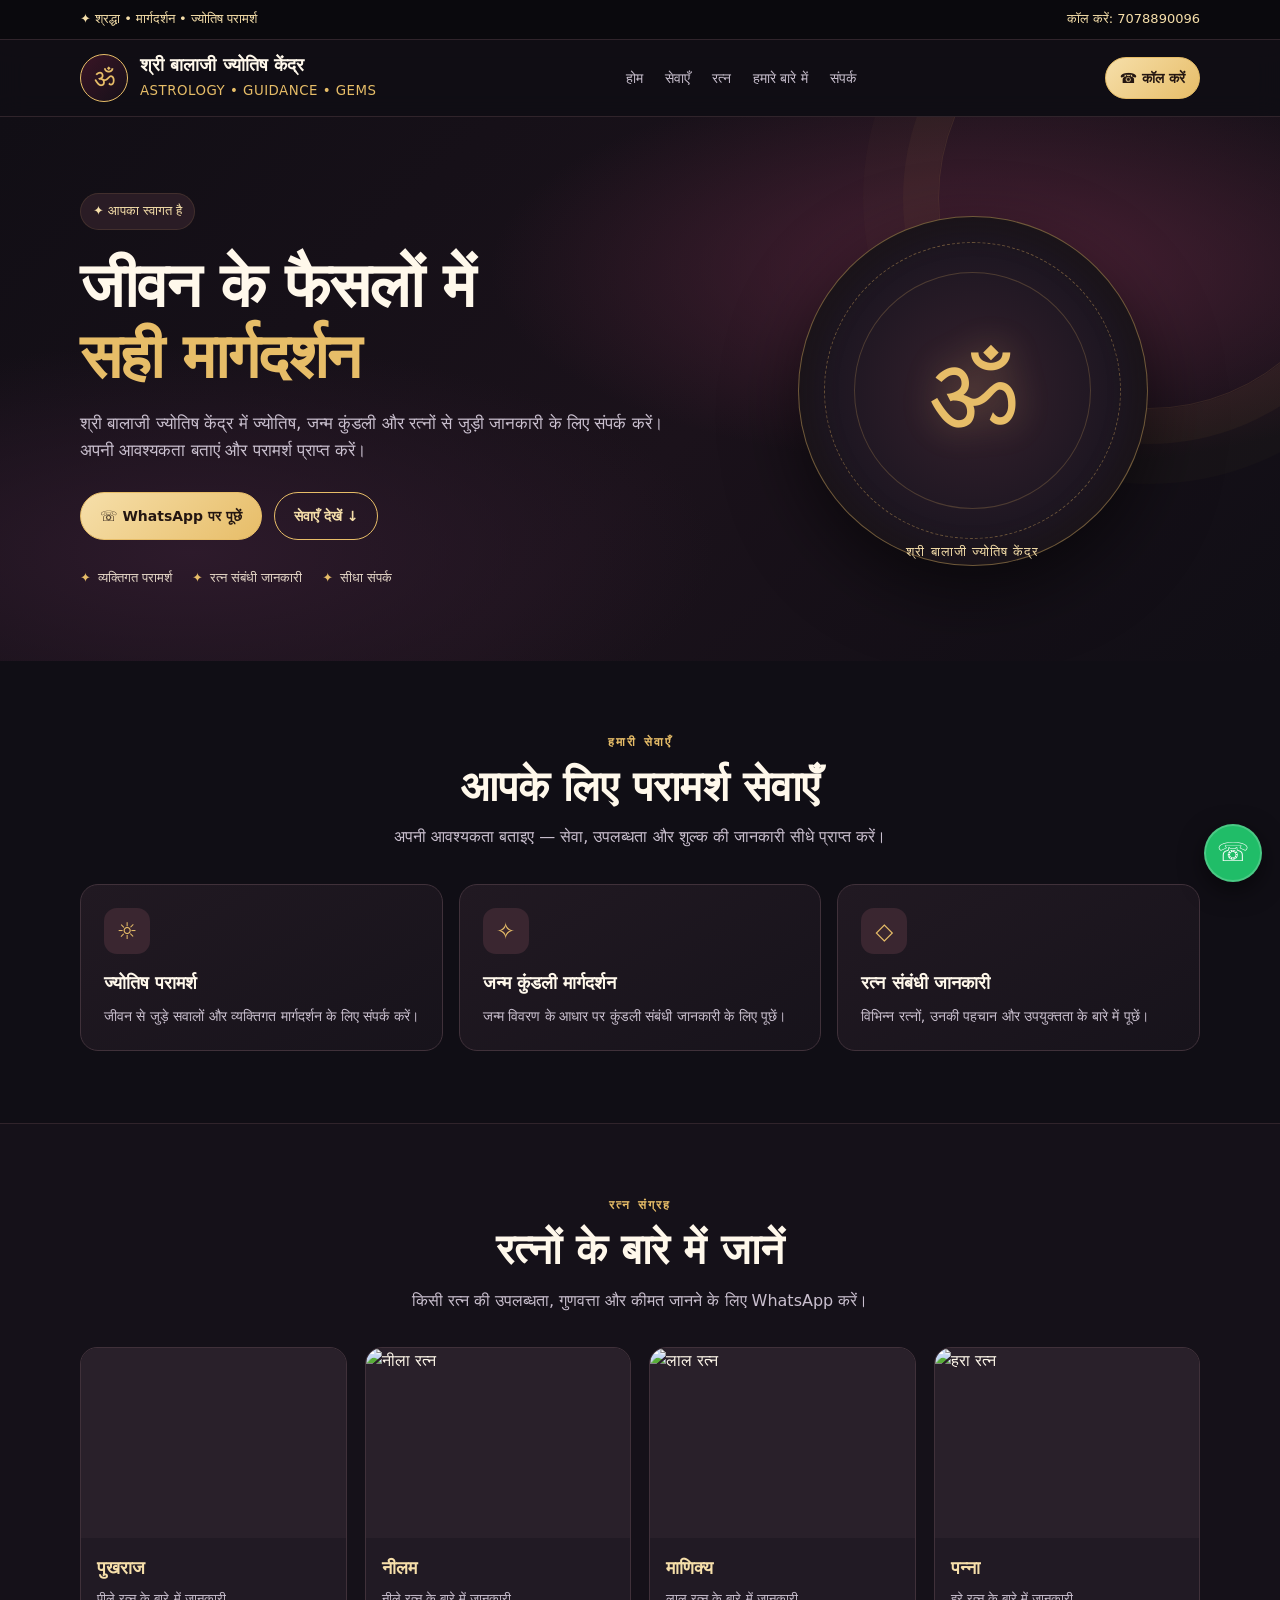
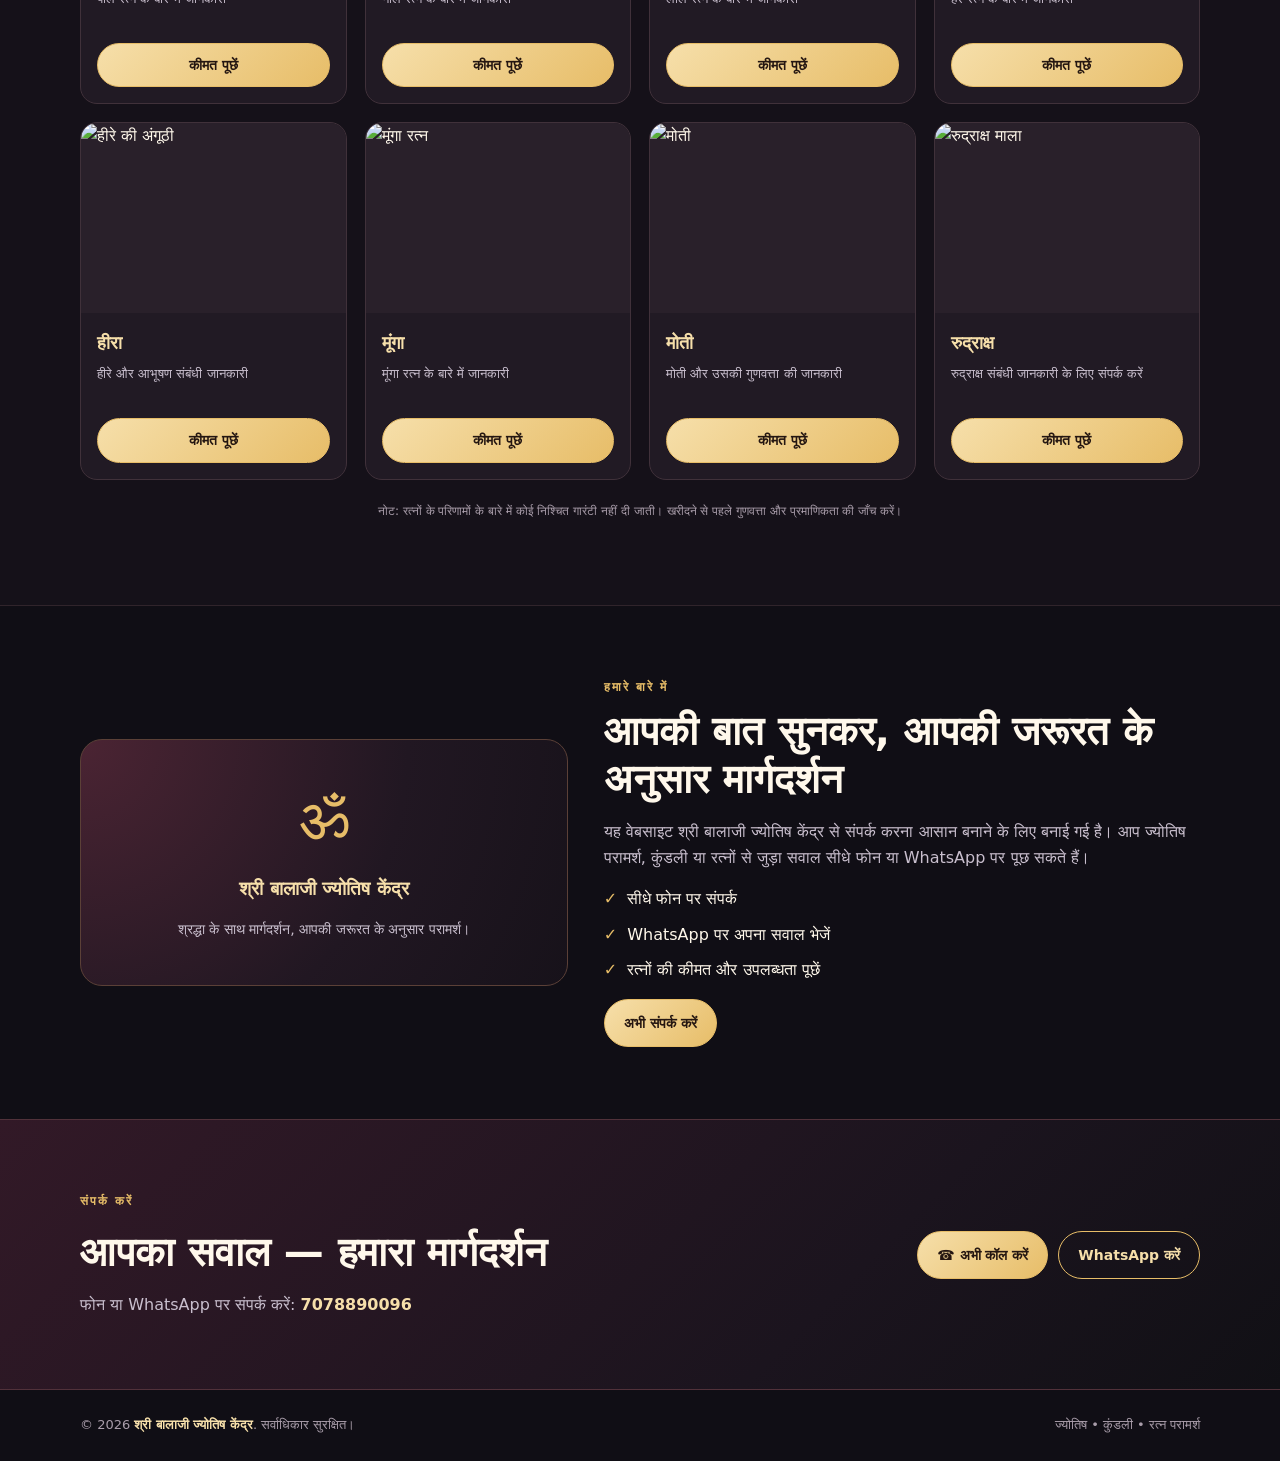
==== commit 16efe6ae: "Add files via upload" ====
--- a/index.html
+++ b/index.html
@@ -3,103 +3,80 @@
 <head>
 <meta charset="utf-8">
 <meta name="viewport" content="width=device-width, initial-scale=1">
-<meta name="theme-color" content="#64121b">
-<meta name="description" content="श्री बालाजी ज्योतिष केंद्र — ज्योतिष परामर्श और रत्नों की जानकारी।">
-<meta property="og:title" content="श्री बालाजी ज्योतिष केंद्र | ज्योतिष एवं रत्न">
-<meta property="og:description" content="रत्नों की जानकारी और व्यक्तिगत ज्योतिष परामर्श के लिए संपर्क करें।">
-<title>श्री बालाजी ज्योतिष केंद्र | ज्योतिष एवं रत्न</title>
-<link rel="icon" href="assets/icon.svg" type="image/svg+xml">
-<link rel="manifest" href="manifest.webmanifest">
-<link rel="stylesheet" href="styles.css">
-
-
-
-
+<meta name="theme-color" content="#120f17">
+<title>श्री बालाजी ज्योतिष केंद्र | ज्योतिष एवं रत्न परामर्श</title>
+<meta name="description" content="श्री बालाजी ज्योतिष केंद्र — ज्योतिष परामर्श, जन्म कुंडली मार्गदर्शन और रत्न संबंधी जानकारी। कॉल या WhatsApp करें।">
 <style>
-.business-contact-number{margin:0 0 20px;padding:16px;border:1px solid rgba(220,180,90,.35);border-radius:14px}
-.business-contact-number p{margin:8px 0}
-.business-contact-number a:not(.button){color:inherit;font-weight:700;text-decoration:none}
-.nav-whatsapp{margin-left:8px}
-@media(max-width:900px){.nav-whatsapp{display:none}}
+:root{--bg:#100e15;--panel:#1b1720;--gold:#e7bd68;--gold2:#f6dfaa;--text:#fff8eb;--muted:#c9bfce;--line:#40313a;--wine:#5a1830}
+*{box-sizing:border-box}html{scroll-behavior:smooth}body{margin:0;background:var(--bg);color:var(--text);font-family:system-ui,-apple-system,"Noto Sans Devanagari",sans-serif;line-height:1.6}
+a{color:inherit;text-decoration:none}.wrap{width:min(1120px,92%);margin:auto}
+.topbar{background:#0a090d;border-bottom:1px solid #30242b;color:var(--gold2);font-size:13px;padding:9px 0}
+.toprow{display:flex;justify-content:space-between;gap:12px;flex-wrap:wrap}
+header{position:sticky;top:0;z-index:10;background:rgba(16,14,21,.94);backdrop-filter:blur(12px);border-bottom:1px solid #30242b}
+.nav{min-height:76px;display:flex;align-items:center;justify-content:space-between;gap:18px}
+.brand{display:flex;align-items:center;gap:12px}.logo{width:48px;height:48px;border-radius:50%;display:grid;place-items:center;border:1px solid var(--gold);color:var(--gold);font-size:25px;background:linear-gradient(135deg,#3a1525,#151019)}
+.brand strong{display:block;font-size:18px;line-height:1.3}.brand small{color:var(--gold);letter-spacing:.5px}
+.navlinks{display:flex;gap:22px;color:var(--muted);font-size:14px}.navlinks a:hover{color:var(--gold)}
+.btn{display:inline-flex;justify-content:center;align-items:center;gap:8px;border-radius:999px;padding:12px 19px;font-weight:750;font-size:14px;border:1px solid var(--gold);background:linear-gradient(135deg,var(--gold2),var(--gold));color:#241611;transition:.2s}
+.btn:hover{transform:translateY(-2px);filter:brightness(1.06)}.btn.outline{background:transparent;color:var(--gold2)}.btn.small{padding:9px 14px}
+.hero{position:relative;overflow:hidden;padding:76px 0 72px;background:radial-gradient(ellipse at 78% 28%,#4b2135 0,transparent 36%),radial-gradient(ellipse at 15% 80%,#2d1a2b 0,transparent 34%),linear-gradient(135deg,#110e15,#1b121b 55%,#100e15)}
+.hero:after{content:"";position:absolute;right:-80px;top:-130px;width:420px;height:420px;border:1px solid #a77d4830;border-radius:50%;box-shadow:0 0 0 35px #a77d4810,0 0 0 75px #a77d4808;pointer-events:none}
+.hero-grid{display:grid;grid-template-columns:1.15fr .85fr;align-items:center;gap:50px;position:relative;z-index:1}
+.eyebrow{display:inline-flex;align-items:center;gap:8px;border:1px solid #8f6c483d;background:#2a1c25;padding:7px 12px;border-radius:999px;color:var(--gold2);font-size:13px}
+h1{font-size:clamp(36px,5.3vw,62px);line-height:1.15;letter-spacing:-1.3px;margin:20px 0 18px}h1 span{color:var(--gold)}.lead{color:var(--muted);font-size:17px;max-width:620px}
+.actions{display:flex;flex-wrap:wrap;gap:12px;margin-top:27px}.trust{display:flex;gap:20px;flex-wrap:wrap;margin-top:28px;color:#e5d7c7;font-size:13px}.trust span:before{content:"✦";color:var(--gold);margin-right:7px}
+.hero-art{position:relative;min-height:370px;display:grid;place-items:center}.mandala{width:min(350px,90%);aspect-ratio:1;border:1px solid #caa15b80;border-radius:50%;display:grid;place-items:center;background:radial-gradient(circle,#35212d 0,#1d1621 58%,#151018 70%);box-shadow:0 25px 70px #0008,inset 0 0 50px #d4a64d10}
+.mandala:before,.mandala:after{content:"";position:absolute;width:min(295px,76vw);aspect-ratio:1;border:1px dashed #caa15b70;border-radius:50%}.mandala:after{width:min(235px,62vw);transform:rotate(45deg);border-style:solid;opacity:.6}
+.om{font-size:105px;color:var(--gold);text-shadow:0 0 35px #e7bd6855;z-index:1}.art-caption{position:absolute;bottom:13px;left:50%;transform:translateX(-50%);white-space:nowrap;color:var(--gold2);font-size:13px;letter-spacing:1px}
+section{padding:72px 0}.section-head{text-align:center;max-width:700px;margin:0 auto 34px}.kicker{color:var(--gold);text-transform:uppercase;letter-spacing:2px;font-size:12px;font-weight:800}.section-head h2{font-size:clamp(28px,4vw,42px);line-height:1.2;margin:10px 0 12px}.section-head p{color:var(--muted);margin:0}
+.features{display:grid;grid-template-columns:repeat(3,1fr);gap:16px}.feature{background:linear-gradient(150deg,#211922,#17131b);border:1px solid var(--line);padding:23px;border-radius:18px}.feature .ico{width:46px;height:46px;display:grid;place-items:center;border-radius:13px;background:#3a2630;color:var(--gold);font-size:23px;margin-bottom:15px}.feature h3{margin:0 0 7px;font-size:18px}.feature p{margin:0;color:var(--muted);font-size:14px}
+.gems{background:#151119;border-block:1px solid #30242b}.gem-grid{display:grid;grid-template-columns:repeat(4,1fr);gap:18px}.gem{overflow:hidden;border-radius:17px;background:#211a24;border:1px solid #40313a;transition:.22s}.gem:hover{transform:translateY(-5px);border-color:#b18a55}.gem img{width:100%;height:190px;display:block;object-fit:cover;background:#29202a}.gem-body{padding:16px}.gem h3{margin:0;color:var(--gold2);font-size:18px}.gem p{margin:6px 0 14px;color:var(--muted);font-size:13px;min-height:40px}.gem .btn{width:100%;padding:10px 12px}
+.note{font-size:12px;color:#a99daa;text-align:center;margin-top:22px}
+.about-grid{display:grid;grid-template-columns:.9fr 1.1fr;gap:36px;align-items:center}.about-card{border:1px solid #5b4037;border-radius:22px;padding:30px;background:radial-gradient(circle at top left,#4b2433,#211722 60%,#17121a)}.about-symbol{font-size:60px;color:var(--gold);text-align:center}.about-card h3{text-align:center;margin:8px 0;color:var(--gold2)}.about-card p{text-align:center;color:var(--muted);font-size:14px}.about-copy h2{font-size:clamp(28px,4vw,40px);line-height:1.2;margin:10px 0 16px}.about-copy p{color:var(--muted)}.checks{list-style:none;padding:0;display:grid;gap:10px}.checks li:before{content:"✓";color:var(--gold);font-weight:bold;margin-right:10px}
+.contact{background:linear-gradient(135deg,#321927,#1b141e 65%,#111015);border-block:1px solid #51313a}.contact-box{display:flex;align-items:center;justify-content:space-between;gap:24px;flex-wrap:wrap}.contact h2{font-size:clamp(28px,4vw,40px);margin:8px 0}.contact p{color:var(--muted);margin:0}.contact-actions{display:flex;gap:10px;flex-wrap:wrap}
+footer{padding:25px 0;color:#a99daa;font-size:13px}.foot{display:flex;justify-content:space-between;gap:12px;flex-wrap:wrap}.foot strong{color:var(--gold2)}
+.float-wa{position:fixed;right:18px;bottom:18px;z-index:20;width:58px;height:58px;border-radius:50%;display:grid;place-items:center;background:#20bd68;color:white;font-size:26px;box-shadow:0 8px 24px #0008;border:2px solid #ffffff30}
+@media(max-width:850px){.navlinks{display:none}.hero-grid,.about-grid{grid-template-columns:1fr}.hero{padding:55px 0}.hero-art{min-height:310px}.features{grid-template-columns:1fr}.gem-grid{grid-template-columns:repeat(2,1fr)}.gem img{height:165px}}
+@media(max-width:440px){.brand strong{font-size:15px}.brand small{font-size:11px}.nav .btn{padding:9px 12px;font-size:12px}.gem-grid{gap:10px}.gem-body{padding:12px}.gem h3{font-size:16px}.gem p{font-size:12px;min-height:54px}.gem img{height:135px}.hero-art{min-height:270px}.om{font-size:82px}}
 </style>
-
-
-<style>
-.product-art{position:relative;display:flex;align-items:center;justify-content:flex-end;flex-direction:column;gap:6px;min-height:190px;overflow:hidden;padding:12px 10px}
-.product-art .gem-photo{display:block;width:100%;height:128px;object-fit:contain;border-radius:10px;mix-blend-mode:multiply}
-.product-art b{position:static;display:block;text-align:center;text-shadow:none;letter-spacing:.12em;color:#64121b}
-@media(max-width:600px){.product-art{min-height:165px}.product-art .gem-photo{height:105px}}
-</style>
-
 </head>
 <body>
-<div class="topbar"><span>✦ रत्नों की जानकारी</span><span>✦ व्यक्तिगत ज्योतिष परामर्श</span><span>✦ पूरे भारत से पूछताछ</span></div>
-<header class="header">
-  <a class="brand" href="#home" aria-label="श्री बालाजी ज्योतिष केंद्र होम">
-    <span class="brand-mark">ॐ</span><span><strong>श्री बालाजी</strong><small>ज्योतिष केंद्र</small><em>मेहंदीपुर वाले बालाजी की कृपा से • ज्योतिष एवं रत्न</em></span>
-  </a>
-  <button class="menu-toggle" id="menuToggle" aria-label="मेन्यू खोलें">☰</button>
-  <nav id="mainNav"><a href="#home">होम</a><a href="#gems">रत्न संग्रह</a><a href="#services">ज्योतिष सेवाएँ</a><a href="#about">हमारे बारे में</a><a href="#faq">सवाल-जवाब</a><a href="#contact">संपर्क</a></nav>
-  <a class="button button-green nav-whatsapp" href="tel:7078890096">Call: 7078890096</a><a class="button button-green nav-whatsapp" href="https://wa.me/917078890096" target="_blank" rel="noopener">WhatsApp करें</a>
-</header>
+<div class="topbar"><div class="wrap toprow"><span>✦ श्रद्धा • मार्गदर्शन • ज्योतिष परामर्श</span><span>कॉल करें: <a href="tel:+917078890096">7078890096</a></span></div></div>
+<header><div class="wrap nav">
+<a class="brand" href="#home"><div class="logo">ॐ</div><div><strong>श्री बालाजी ज्योतिष केंद्र</strong><small>ASTROLOGY • GUIDANCE • GEMS</small></div></a>
+<nav class="navlinks"><a href="#home">होम</a><a href="#services">सेवाएँ</a><a href="#gems">रत्न</a><a href="#about">हमारे बारे में</a><a href="#contact">संपर्क</a></nav>
+<a class="btn small" href="tel:+917078890096">☎ कॉल करें</a>
+</div></header>
 <main>
-<section class="hero" id="home">
- <div class="hero-copy">
-  <p class="eyebrow">॥ श्री मेहंदीपुर बालाजी की असीम कृपा ॥</p>
-  <h1>सही जानकारी,<br><span>विश्वसनीय मार्गदर्शन</span></h1>
-  <p class="hero-sub">रत्नों के बारे में जानकारी और व्यक्तिगत ज्योतिष परामर्श — आपकी जरूरत के अनुसार, स्पष्ट बातचीत के साथ।</p>
-  <div class="hero-actions"><a class="button button-gold" href="#gems">रत्न देखें <span>↗</span></a><a class="button button-outline" href="#contact">परामर्श पूछें <span>↗</span></a></div>
-  <div class="trust-row"><span>✦ रत्नों की जानकारी</span><span>✦ व्यक्तिगत परामर्श</span><span>✦ सीधे WhatsApp पर संपर्क</span></div>
- </div>
- <div class="hero-art hero-balaji-art">
-   <img src="mehandipur-balaji.jpg" alt="मेहंदीपुर बालाजी मंदिर की उपयोगकर्ता द्वारा भेजी गई तस्वीर">
-   <div class="hero-caption"><span>॥ जय श्री मेहंदीपुर बालाजी ॥</span><strong>ज्योतिष एवं रत्न मार्गदर्शन</strong></div>
- </div>
-</section>
-<section class="category-strip" aria-label="मुख्य रत्न">
- <a href="#gems"><span class="mini-gem yellow"></span><strong>पुखराज</strong><small>Yellow Sapphire</small></a>
- <a href="#gems"><span class="mini-gem blue"></span><strong>नीलम</strong><small>Blue Sapphire</small></a>
- <a href="#gems"><span class="mini-gem red"></span><strong>माणिक्य</strong><small>Ruby</small></a>
- <a href="#gems"><span class="mini-gem green"></span><strong>पन्ना</strong><small>Emerald</small></a>
- <a href="#gems"><span class="mini-gem clear"></span><strong>हीरा</strong><small>Diamond</small></a>
- <a href="#gems"><span class="mini-gem orange"></span><strong>मूंगा</strong><small>Red Coral</small></a>
- <a href="#gems"><span class="mini-gem pearl"></span><strong>मोती</strong><small>Pearl</small></a>
- <a href="#gems"><span class="mini-gem brown"></span><strong>रुद्राक्ष</strong><small>Rudraksha</small></a>
-</section>
-<section class="section" id="gems">
- <div class="section-head"><div><p class="eyebrow">रत्न संग्रह</p><h2>अपनी पसंद का रत्न देखें</h2><p>रत्नों की तस्वीरें देखें। कीमत, वजन और उपलब्धता की जानकारी के लिए सीधे पूछें।</p></div><a class="text-link" href="#contact">सभी रत्नों के लिए पूछें ↗</a></div>
- <div class="product-grid">
-  <article class="product-card"><div class="product-art art-yellow"><img class="gem-photo" src="pukhraj.jpg" alt="PUKHRAJ रत्न की तस्वीर" loading="lazy"><b>PUKHRAJ</b></div><div class="product-info"><h3>पुखराज</h3><p>Yellow Sapphire</p><a class="inquire" data-product="पुखराज" href="#contact">कीमत पूछें ↗</a></div></article>
-  <article class="product-card"><div class="product-art art-blue"><img class="gem-photo" src="neelam.jpg" alt="NEELAM रत्न की तस्वीर" loading="lazy"><b>NEELAM</b></div><div class="product-info"><h3>नीलम</h3><p>Blue Sapphire</p><a class="inquire" data-product="नीलम" href="#contact">कीमत पूछें ↗</a></div></article>
-  <article class="product-card"><div class="product-art art-red"><img class="gem-photo" src="manikya.jpg" alt="MANIK रत्न की तस्वीर" loading="lazy"><b>MANIK</b></div><div class="product-info"><h3>माणिक्य</h3><p>Ruby</p><a class="inquire" data-product="माणिक्य" href="#contact">कीमत पूछें ↗</a></div></article>
-  <article class="product-card"><div class="product-art art-green"><img class="gem-photo" src="panna.jpg" alt="PANNA रत्न की तस्वीर" loading="lazy"><b>PANNA</b></div><div class="product-info"><h3>पन्ना</h3><p>Emerald</p><a class="inquire" data-product="पन्ना" href="#contact">कीमत पूछें ↗</a></div></article>
-  <article class="product-card"><div class="product-art art-clear"><img class="gem-photo" src="heera.jpg" alt="HEERA रत्न की तस्वीर" loading="lazy"><b>HEERA</b></div><div class="product-info"><h3>हीरा</h3><p>Diamond</p><a class="inquire" data-product="हीरा" href="#contact">कीमत पूछें ↗</a></div></article>
-  <article class="product-card"><div class="product-art art-orange"><img class="gem-photo" src="moonga.jpg" alt="MOONGA रत्न की तस्वीर" loading="lazy"><b>MOONGA</b></div><div class="product-info"><h3>मूंगा</h3><p>Red Coral</p><a class="inquire" data-product="मूंगा" href="#contact">कीमत पूछें ↗</a></div></article>
-  <article class="product-card"><div class="product-art art-pearl"><img class="gem-photo" src="moti.jpg" alt="MOTI रत्न की तस्वीर" loading="lazy"><b>MOTI</b></div><div class="product-info"><h3>मोती</h3><p>Pearl</p><a class="inquire" data-product="मोती" href="#contact">कीमत पूछें ↗</a></div></article>
-  <article class="product-card"><div class="product-art art-brown"><img class="gem-photo" src="rudraksha.jpg" alt="RUDRAKSHA रत्न की तस्वीर" loading="lazy"><b>RUDRAKSHA</b></div><div class="product-info"><h3>रुद्राक्ष</h3><p>Rudraksha</p><a class="inquire" data-product="रुद्राक्ष" href="#contact">कीमत पूछें ↗</a></div></article>
- </div>
-</section>
-<section class="benefits"><div><span>◇</span><strong>स्पष्ट उत्पाद जानकारी</strong><small>वजन, कीमत और उपलब्धता पूछें</small></div><div><span>✧</span><strong>व्यक्तिगत बातचीत</strong><small>आपकी जरूरत के अनुसार</small></div><div><span>♧</span><strong>सीधा संपर्क</strong><small>WhatsApp पर पूछताछ</small></div><div><span>✓</span><strong>सोच-समझकर निर्णय</strong><small>रिपोर्ट उपलब्ध हो तो पहले जाँचें</small></div></section>
-<section class="section service-section" id="services">
- <div class="section-head"><div><p class="eyebrow">ज्योतिष सेवाएँ</p><h2>आप किस विषय पर बात करना चाहते हैं?</h2><p>सेवा की उपलब्धता, समय और शुल्क WhatsApp पर पुष्टि करें।</p></div></div>
- <div class="service-grid">
-  <article class="service-card"><span class="service-icon">☼</span><h3>कुंडली विश्लेषण</h3><p>जन्म विवरण के आधार पर ज्योतिषीय चर्चा।</p><a data-service="कुंडली विश्लेषण" href="#contact">पूछताछ करें ↗</a></article>
-  <article class="service-card"><span class="service-icon">♡</span><h3>विवाह एवं कुंडली मिलान</h3><p>कुंडली मिलान सेवा की जानकारी लें।</p><a data-service="विवाह एवं कुंडली मिलान" href="#contact">पूछताछ करें ↗</a></article>
-  <article class="service-card"><span class="service-icon">✧</span><h3>रत्न संबंधी मार्गदर्शन</h3><p>रत्नों की किस्म, वजन, कीमत और रिपोर्ट के बारे में पूछें।</p><a data-service="रत्न संबंधी मार्गदर्शन" href="#contact">पूछताछ करें ↗</a></article>
-  <article class="service-card"><span class="service-icon">⌂</span><h3>वास्तु संबंधी चर्चा</h3><p>वास्तु परामर्श की उपलब्धता के बारे में पूछें।</p><a data-service="वास्तु संबंधी चर्चा" href="#contact">पूछताछ करें ↗</a></article>
- </div>
-</section>
-<section class="about" id="about"><div class="about-symbol">ॐ</div><div><p class="eyebrow">हमारे बारे में</p><h2>मेहंदीपुर वाले बालाजी की कृपा से</h2><p>श्री बालाजी ज्योतिष केंद्र में आप ज्योतिष सेवाओं और रत्नों के बारे में सीधे जानकारी ले सकते हैं। अपने सवाल, बजट और जरूरत बताइए—खरीद या परामर्श से पहले सभी जरूरी विवरण पूछें।</p><a class="button button-gold" href="#contact">हमसे संपर्क करें</a></div></section>
-<section class="section faq-section" id="faq"><div class="section-head"><div><p class="eyebrow">अक्सर पूछे जाने वाले सवाल</p><h2>पहले जानें, फिर निर्णय लें</h2></div></div><div class="faq-list">
-<details><summary>रत्न की कीमत कैसे तय होती है?</summary><p>रत्न की किस्म, वजन, गुणवत्ता, प्राकृतिक या लैब-निर्मित स्थिति और उपलब्ध रिपोर्ट के आधार पर कीमत बदलती है। वर्तमान कीमत WhatsApp पर पूछें।</p></details>
-<details><summary>क्या सभी रत्नों के साथ प्रमाणपत्र मिलता है?</summary><p>प्रमाणपत्र/लैब रिपोर्ट की उपलब्धता उत्पाद के अनुसार पूछें। किसी रत्न को प्रमाणित या प्राकृतिक तभी कहें जब उसके समर्थन में वैध रिपोर्ट हो।</p></details>
-<details><summary>क्या वेबसाइट पर बुकिंग तुरंत कन्फर्म होती है?</summary><p>नहीं। WhatsApp पर संदेश भेजने के बाद केंद्र से समय और शुल्क की पुष्टि करनी होगी।</p></details>
-<details><summary>क्या रत्न निश्चित परिणाम की गारंटी देते हैं?</summary><p>नहीं। ज्योतिषीय मान्यताओं या रत्नों से स्वास्थ्य, धन, विवाह या सफलता की गारंटी नहीं दी जाती। महत्वपूर्ण फैसलों में संबंधित योग्य पेशेवर की सलाह लें।</p></details>
+<section class="hero" id="home"><div class="wrap hero-grid"><div>
+<div class="eyebrow">✦ आपका स्वागत है</div>
+<h1>जीवन के फैसलों में<br><span>सही मार्गदर्शन</span></h1>
+<p class="lead">श्री बालाजी ज्योतिष केंद्र में ज्योतिष, जन्म कुंडली और रत्नों से जुड़ी जानकारी के लिए संपर्क करें। अपनी आवश्यकता बताएं और परामर्श प्राप्त करें।</p>
+<div class="actions"><a class="btn" href="https://wa.me/917078890096?text=%E0%A4%A8%E0%A4%AE%E0%A4%B8%E0%A5%8D%E0%A4%A4%E0%A5%87%2C%20%E0%A4%AE%E0%A5%81%E0%A4%9D%E0%A5%87%20%E0%A4%9C%E0%A5%8D%E0%A4%AF%E0%A5%8B%E0%A4%A4%E0%A4%BF%E0%A4%B7%20%E0%A4%AA%E0%A4%B0%E0%A4%BE%E0%A4%AE%E0%A4%B0%E0%A5%8D%E0%A4%B6%20%E0%A4%9A%E0%A4%BE%E0%A4%B9%E0%A4%BF%E0%A4%8F" target="_blank" rel="noopener">☏ WhatsApp पर पूछें</a><a class="btn outline" href="#services">सेवाएँ देखें ↓</a></div>
+<div class="trust"><span>व्यक्तिगत परामर्श</span><span>रत्न संबंधी जानकारी</span><span>सीधा संपर्क</span></div>
+</div><div class="hero-art"><div class="mandala"><div class="om">ॐ</div></div><div class="art-caption">श्री बालाजी ज्योतिष केंद्र</div></div></div></section>
+<section id="services"><div class="wrap"><div class="section-head"><div class="kicker">हमारी सेवाएँ</div><h2>आपके लिए परामर्श सेवाएँ</h2><p>अपनी आवश्यकता बताइए — सेवा, उपलब्धता और शुल्क की जानकारी सीधे प्राप्त करें।</p></div>
+<div class="features">
+<div class="feature"><div class="ico">☼</div><h3>ज्योतिष परामर्श</h3><p>जीवन से जुड़े सवालों और व्यक्तिगत मार्गदर्शन के लिए संपर्क करें।</p></div>
+<div class="feature"><div class="ico">✧</div><h3>जन्म कुंडली मार्गदर्शन</h3><p>जन्म विवरण के आधार पर कुंडली संबंधी जानकारी के लिए पूछें।</p></div>
+<div class="feature"><div class="ico">◇</div><h3>रत्न संबंधी जानकारी</h3><p>विभिन्न रत्नों, उनकी पहचान और उपयुक्तता के बारे में पूछें।</p></div>
+</div></div></section>
+<section class="gems" id="gems"><div class="wrap"><div class="section-head"><div class="kicker">रत्न संग्रह</div><h2>रत्नों के बारे में जानें</h2><p>किसी रत्न की उपलब्धता, गुणवत्ता और कीमत जानने के लिए WhatsApp करें।</p></div>
+<div class="gem-grid">
+<article class="gem"><img loading="lazy" src="https://images.unsplash.com/photo-1615655096345-61a54750068d?auto=format&fit=crop&w=700&q=85" alt="पीला रत्न" onerror="this.src='https://images.unsplash.com/photo-1617038220319-276d3cfab638?auto=format&fit=crop&w=700&q=85'"><div class="gem-body"><h3>पुखराज</h3><p>पीले रत्न के बारे में जानकारी</p><a class="btn" href="https://wa.me/917078890096?text=%E0%A4%AA%E0%A5%81%E0%A4%96%E0%A4%B0%E0%A4%BE%E0%A4%9C%20%E0%A4%95%E0%A5%80%20%E0%A4%95%E0%A5%80%E0%A4%AE%E0%A4%A4%20%E0%A4%94%E0%A4%B0%20%E0%A4%89%E0%A4%AA%E0%A4%B2%E0%A4%AC%E0%A5%8D%E0%A4%A7%E0%A4%A4%E0%A4%BE%20%E0%A4%AC%E0%A4%A4%E0%A4%BE%E0%A4%8F%E0%A4%81" target="_blank" rel="noopener">कीमत पूछें</a></div></article>
+<article class="gem"><img loading="lazy" src="https://images.unsplash.com/photo-1599643478518-a784e5dc4c8f?auto=format&fit=crop&w=700&q=85" alt="नीला रत्न"><div class="gem-body"><h3>नीलम</h3><p>नीले रत्न के बारे में जानकारी</p><a class="btn" href="https://wa.me/917078890096?text=%E0%A4%A8%E0%A5%80%E0%A4%B2%E0%A4%AE%20%E0%A4%95%E0%A5%80%20%E0%A4%95%E0%A5%80%E0%A4%AE%E0%A4%A4%20%E0%A4%94%E0%A4%B0%20%E0%A4%89%E0%A4%AA%E0%A4%B2%E0%A4%AC%E0%A5%8D%E0%A4%A7%E0%A4%A4%E0%A4%BE%20%E0%A4%AC%E0%A4%A4%E0%A4%BE%E0%A4%8F%E0%A4%81" target="_blank" rel="noopener">कीमत पूछें</a></div></article>
+<article class="gem"><img loading="lazy" src="https://images.unsplash.com/photo-1611652022419-a9419f74343d?auto=format&fit=crop&w=700&q=85" alt="लाल रत्न"><div class="gem-body"><h3>माणिक्य</h3><p>लाल रत्न के बारे में जानकारी</p><a class="btn" href="https://wa.me/917078890096?text=%E0%A4%AE%E0%A4%BE%E0%A4%A3%E0%A4%BF%E0%A4%95%E0%A5%8D%E0%A4%AF%20%E0%A4%95%E0%A5%80%20%E0%A4%95%E0%A5%80%E0%A4%AE%E0%A4%A4%20%E0%A4%94%E0%A4%B0%20%E0%A4%89%E0%A4%AA%E0%A4%B2%E0%A4%AC%E0%A5%8D%E0%A4%A7%E0%A4%A4%E0%A4%BE%20%E0%A4%AC%E0%A4%A4%E0%A4%BE%E0%A4%8F%E0%A4%81" target="_blank" rel="noopener">कीमत पूछें</a></div></article>
+<article class="gem"><img loading="lazy" src="https://images.unsplash.com/photo-1617038220319-276d3cfab638?auto=format&fit=crop&w=700&q=85" alt="हरा रत्न"><div class="gem-body"><h3>पन्ना</h3><p>हरे रत्न के बारे में जानकारी</p><a class="btn" href="https://wa.me/917078890096?text=%E0%A4%AA%E0%A4%A8%E0%A5%8D%E0%A4%A8%E0%A4%BE%20%E0%A4%95%E0%A5%80%20%E0%A4%95%E0%A5%80%E0%A4%AE%E0%A4%A4%20%E0%A4%94%E0%A4%B0%20%E0%A4%89%E0%A4%AA%E0%A4%B2%E0%A4%AC%E0%A5%8D%E0%A4%A7%E0%A4%A4%E0%A4%BE%20%E0%A4%AC%E0%A4%A4%E0%A4%BE%E0%A4%8F%E0%A4%81" target="_blank" rel="noopener">कीमत पूछें</a></div></article>
+<article class="gem"><img loading="lazy" src="https://images.unsplash.com/photo-1605100804763-247f67b3557e?auto=format&fit=crop&w=700&q=85" alt="हीरे की अंगूठी"><div class="gem-body"><h3>हीरा</h3><p>हीरे और आभूषण संबंधी जानकारी</p><a class="btn" href="https://wa.me/917078890096?text=%E0%A4%B9%E0%A5%80%E0%A4%B0%E0%A4%BE%20%E0%A4%95%E0%A5%80%20%E0%A4%95%E0%A5%80%E0%A4%AE%E0%A4%A4%20%E0%A4%94%E0%A4%B0%20%E0%A4%89%E0%A4%AA%E0%A4%B2%E0%A4%AC%E0%A5%8D%E0%A4%A7%E0%A4%A4%E0%A4%BE%20%E0%A4%AC%E0%A4%A4%E0%A4%BE%E0%A4%8F%E0%A4%81" target="_blank" rel="noopener">कीमत पूछें</a></div></article>
+<article class="gem"><img loading="lazy" src="https://images.unsplash.com/photo-1611652022419-a9419f74343d?auto=format&fit=crop&w=700&q=85" alt="मूंगा रत्न"><div class="gem-body"><h3>मूंगा</h3><p>मूंगा रत्न के बारे में जानकारी</p><a class="btn" href="https://wa.me/917078890096?text=%E0%A4%AE%E0%A5%82%E0%A4%82%E0%A4%97%E0%A4%BE%20%E0%A4%95%E0%A5%80%20%E0%A4%95%E0%A5%80%E0%A4%AE%E0%A4%A4%20%E0%A4%94%E0%A4%B0%20%E0%A4%89%E0%A4%AA%E0%A4%B2%E0%A4%AC%E0%A5%8D%E0%A4%A7%E0%A4%A4%E0%A4%BE%20%E0%A4%AC%E0%A4%A4%E0%A4%BE%E0%A4%8F%E0%A4%81" target="_blank" rel="noopener">कीमत पूछें</a></div></article>
+<article class="gem"><img loading="lazy" src="https://images.unsplash.com/photo-1617038220319-276d3cfab638?auto=format&fit=crop&w=700&q=85" alt="मोती"><div class="gem-body"><h3>मोती</h3><p>मोती और उसकी गुणवत्ता की जानकारी</p><a class="btn" href="https://wa.me/917078890096?text=%E0%A4%AE%E0%A5%8B%E0%A4%A4%E0%A5%80%20%E0%A4%95%E0%A5%80%20%E0%A4%95%E0%A5%80%E0%A4%AE%E0%A4%A4%20%E0%A4%94%E0%A4%B0%20%E0%A4%89%E0%A4%AA%E0%A4%B2%E0%A4%AC%E0%A5%8D%E0%A4%A7%E0%A4%A4%E0%A4%BE%20%E0%A4%AC%E0%A4%A4%E0%A4%BE%E0%A4%8F%E0%A4%81" target="_blank" rel="noopener">कीमत पूछें</a></div></article>
+<article class="gem"><img loading="lazy" src="https://images.unsplash.com/photo-1602173574767-37ac01994b2a?auto=format&fit=crop&w=700&q=85" alt="रुद्राक्ष माला"><div class="gem-body"><h3>रुद्राक्ष</h3><p>रुद्राक्ष संबंधी जानकारी के लिए संपर्क करें</p><a class="btn" href="https://wa.me/917078890096?text=%E0%A4%B0%E0%A5%81%E0%A4%A6%E0%A5%8D%E0%A4%B0%E0%A4%BE%E0%A4%95%E0%A5%8D%E0%A4%B7%20%E0%A4%95%E0%A5%80%20%E0%A4%95%E0%A5%80%E0%A4%AE%E0%A4%A4%20%E0%A4%94%E0%A4%B0%20%E0%A4%89%E0%A4%AA%E0%A4%B2%E0%A4%AC%E0%A5%8D%E0%A4%A7%E0%A4%A4%E0%A4%BE%20%E0%A4%AC%E0%A4%A4%E0%A4%BE%E0%A4%8F%E0%A4%81" target="_blank" rel="noopener">कीमत पूछें</a></div></article>
+</div><p class="note">नोट: रत्नों के परिणामों के बारे में कोई निश्चित गारंटी नहीं दी जाती। खरीदने से पहले गुणवत्ता और प्रमाणिकता की जाँच करें।</p>
 </div></section>
-<section class="contact-section" id="contact"><div class="business-contact-number"><p><strong>कॉल करें:</strong> <a href="tel:7078890096">7078890096</a></p><p><a class="button button-green" href="https://wa.me/917078890096" target="_blank" rel="noopener">WhatsApp पर संपर्क करें ↗</a></p></div><div><p class="eyebrow">संपर्क करें</p><h2>आपको किस जानकारी की जरूरत है?</h2><p>नीचे विवरण भरें। WhatsApp खुलेगा और आपका संदेश तैयार मिलेगा।</p></div>
-<form id="contactForm"><label>आपका नाम<input id="customerName" name="name" placeholder="अपना नाम" required></label><label>आप किस बारे में पूछना चाहते हैं?<select id="interest" name="interest"><option>रत्न की कीमत / उपलब्धता</option><option>ज्योतिष परामर्श</option><option>कुंडली विश्लेषण</option><option>विवाह एवं कुंडली मिलान</option><option>वास्तु संबंधी चर्चा</option><option>अन्य सवाल</option></select></label><label>आपका संदेश<textarea id="customerMessage" name="message" rows="3" placeholder="अपना सवाल लिखें"></textarea></label><button class="button button-green" type="submit">WhatsApp पर संदेश भेजें ↗</button><small>यह फॉर्म संदेश तैयार करता है; यह ऑनलाइन भुगतान या स्वतः बुकिंग नहीं करता।</small></form></section>
+<section id="about"><div class="wrap about-grid"><div class="about-card"><div class="about-symbol">ॐ</div><h3>श्री बालाजी ज्योतिष केंद्र</h3><p>श्रद्धा के साथ मार्गदर्शन, आपकी जरूरत के अनुसार परामर्श।</p></div><div class="about-copy"><div class="kicker">हमारे बारे में</div><h2>आपकी बात सुनकर, आपकी जरूरत के अनुसार मार्गदर्शन</h2><p>यह वेबसाइट श्री बालाजी ज्योतिष केंद्र से संपर्क करना आसान बनाने के लिए बनाई गई है। आप ज्योतिष परामर्श, कुंडली या रत्नों से जुड़ा सवाल सीधे फोन या WhatsApp पर पूछ सकते हैं।</p><ul class="checks"><li>सीधे फोन पर संपर्क</li><li>WhatsApp पर अपना सवाल भेजें</li><li>रत्नों की कीमत और उपलब्धता पूछें</li></ul><a class="btn" href="https://wa.me/917078890096" target="_blank" rel="noopener">अभी संपर्क करें</a></div></div></section>
+<section class="contact" id="contact"><div class="wrap contact-box"><div><div class="kicker">संपर्क करें</div><h2>आपका सवाल — हमारा मार्गदर्शन</h2><p>फोन या WhatsApp पर संपर्क करें: <strong style="color:var(--gold2)">7078890096</strong></p></div><div class="contact-actions"><a class="btn" href="tel:+917078890096">☎ अभी कॉल करें</a><a class="btn outline" href="https://wa.me/917078890096?text=Namaste%2C%20mujhe%20jaankari%20chahiye." target="_blank" rel="noopener">WhatsApp करें</a></div></div></section>
 </main>
-<footer><a class="brand footer-brand" href="#home"><span class="brand-mark">ॐ</span><span><strong>श्री बालाजी</strong><small>ज्योतिष केंद्र</small></span></a><p>मेहंदीपुर वाले बालाजी की कृपा से • ज्योतिष एवं रत्न</p><div class="footer-links"><a href="#gems">रत्न संग्रह</a><a href="#services">सेवाएँ</a><a href="#contact">संपर्क</a><a href="privacy.html">गोपनीयता</a></div><small>© <span id="year"></span> श्री बालाजी ज्योतिष केंद्र। सभी अधिकार सुरक्षित।</small><p class="disclaimer">रत्नों और ज्योतिष से परिणाम की गारंटी नहीं दी जाती। उत्पाद के विवरण और रिपोर्ट खरीदने से पहले सत्यापित करें।</p></footer>
-<a class="floating-wa" href="https://wa.me/917078890096" target="_blank" rel="noopener" aria-label="WhatsApp पर संपर्क करें">☏</a>
-<script src="app.js"></script>
+<footer><div class="wrap foot"><span>© <span id="year"></span> <strong>श्री बालाजी ज्योतिष केंद्र</strong>. सर्वाधिकार सुरक्षित।</span><span>ज्योतिष • कुंडली • रत्न परामर्श</span></div></footer>
+<a class="float-wa" href="https://wa.me/917078890096" target="_blank" rel="noopener" aria-label="WhatsApp">☏</a>
+<script>document.getElementById('year').textContent=new Date().getFullYear();</script>
 </body></html>
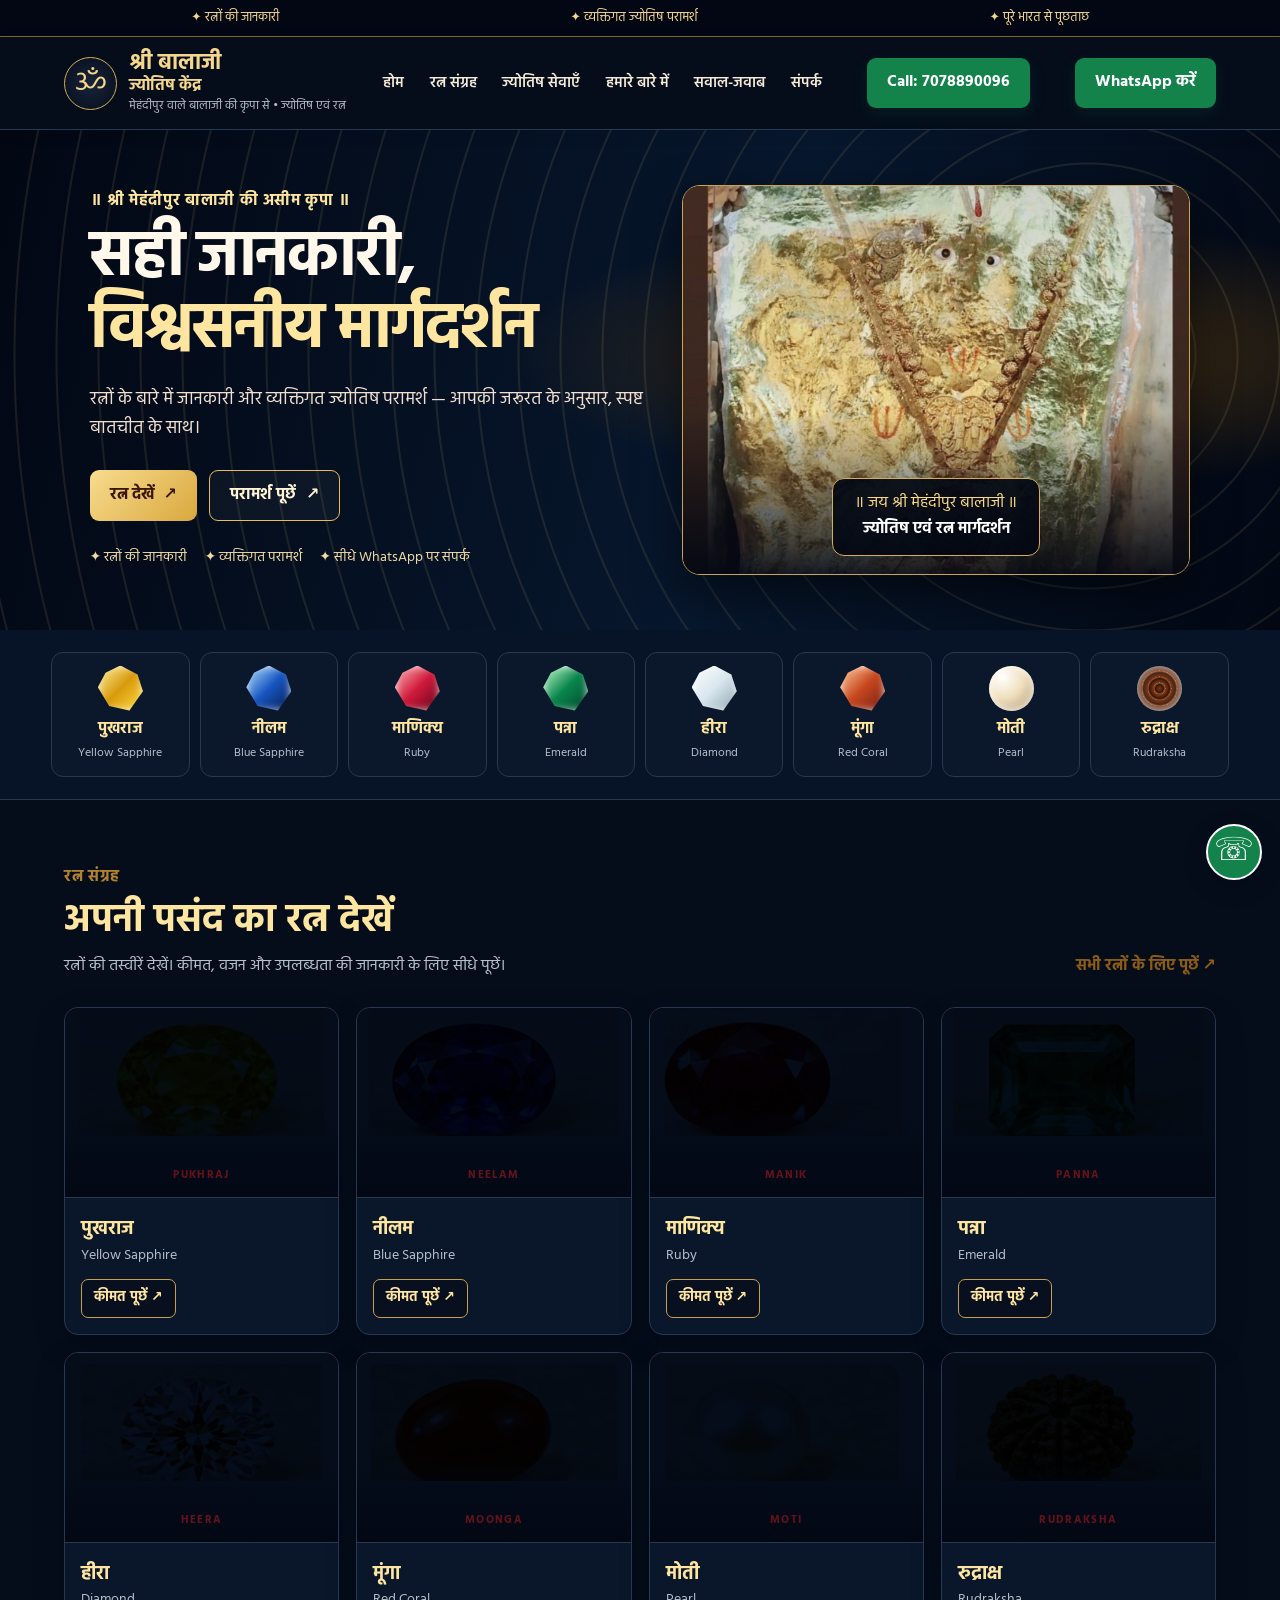
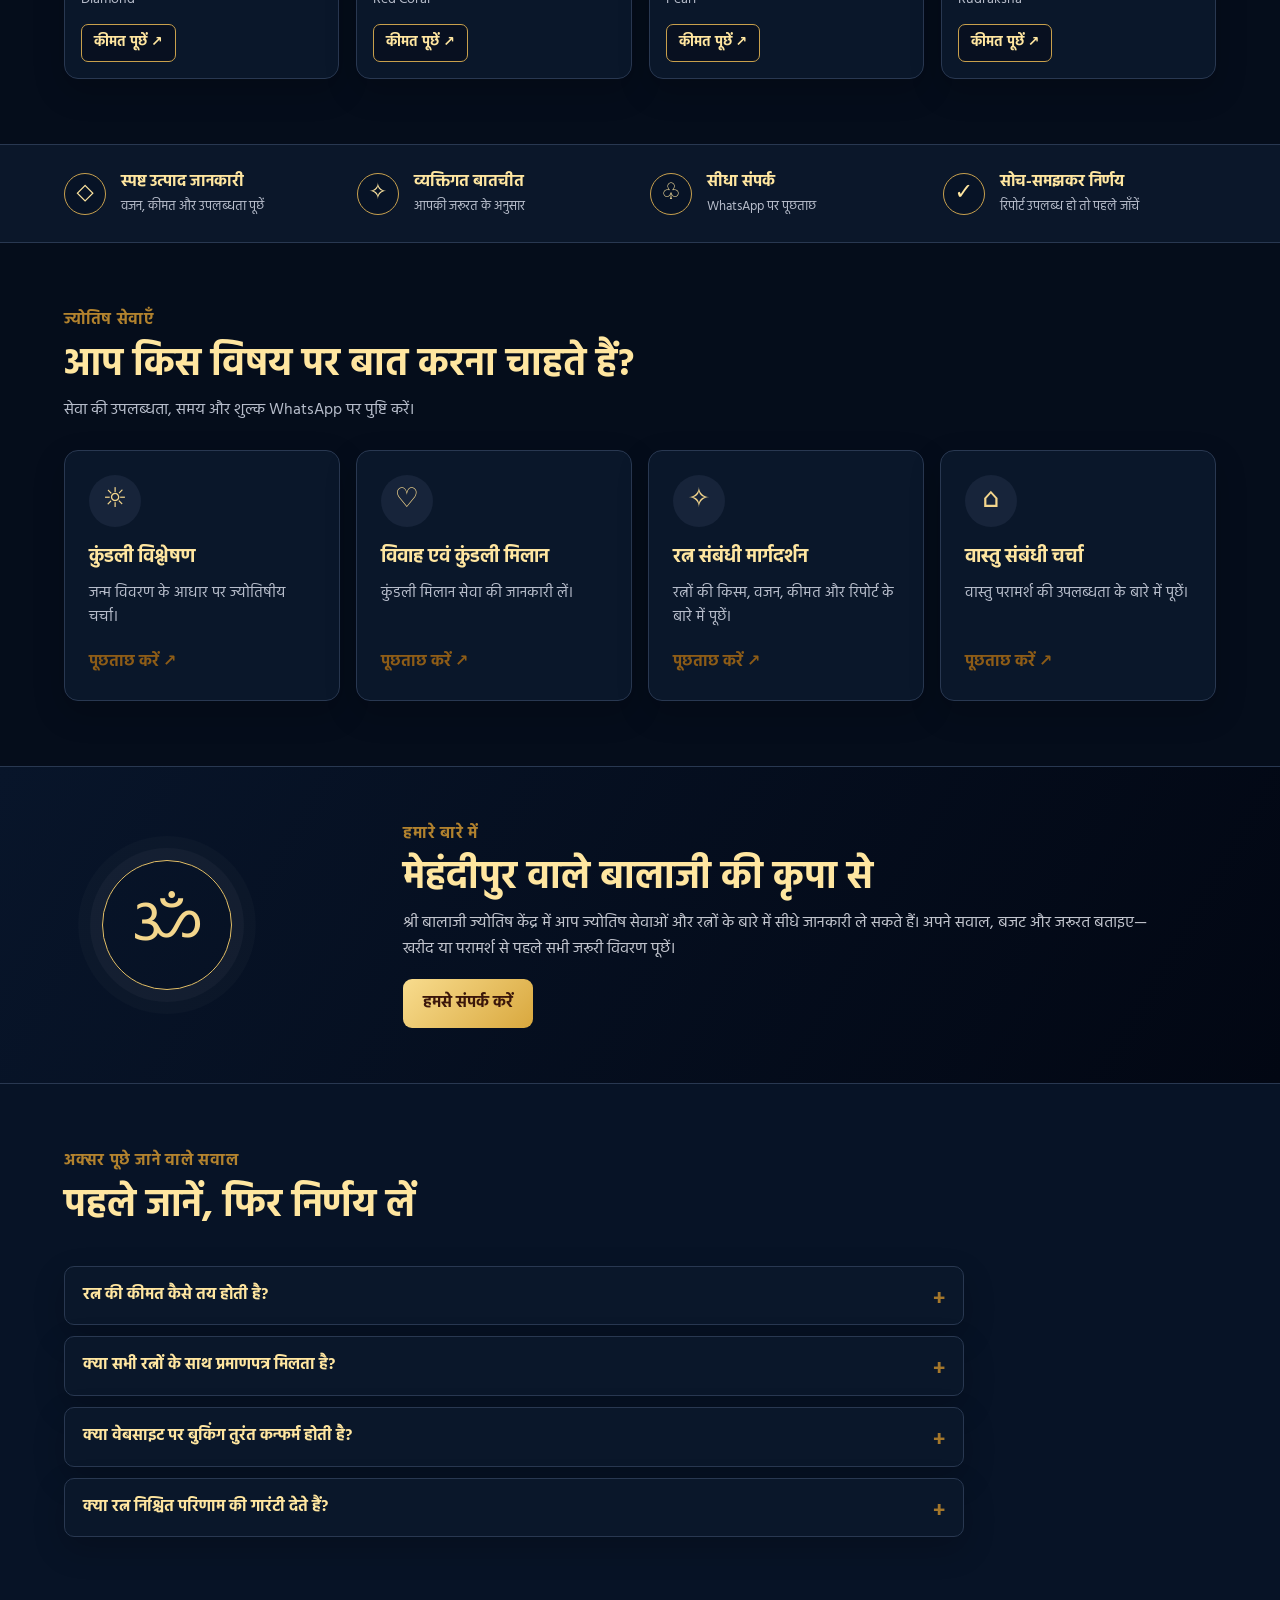
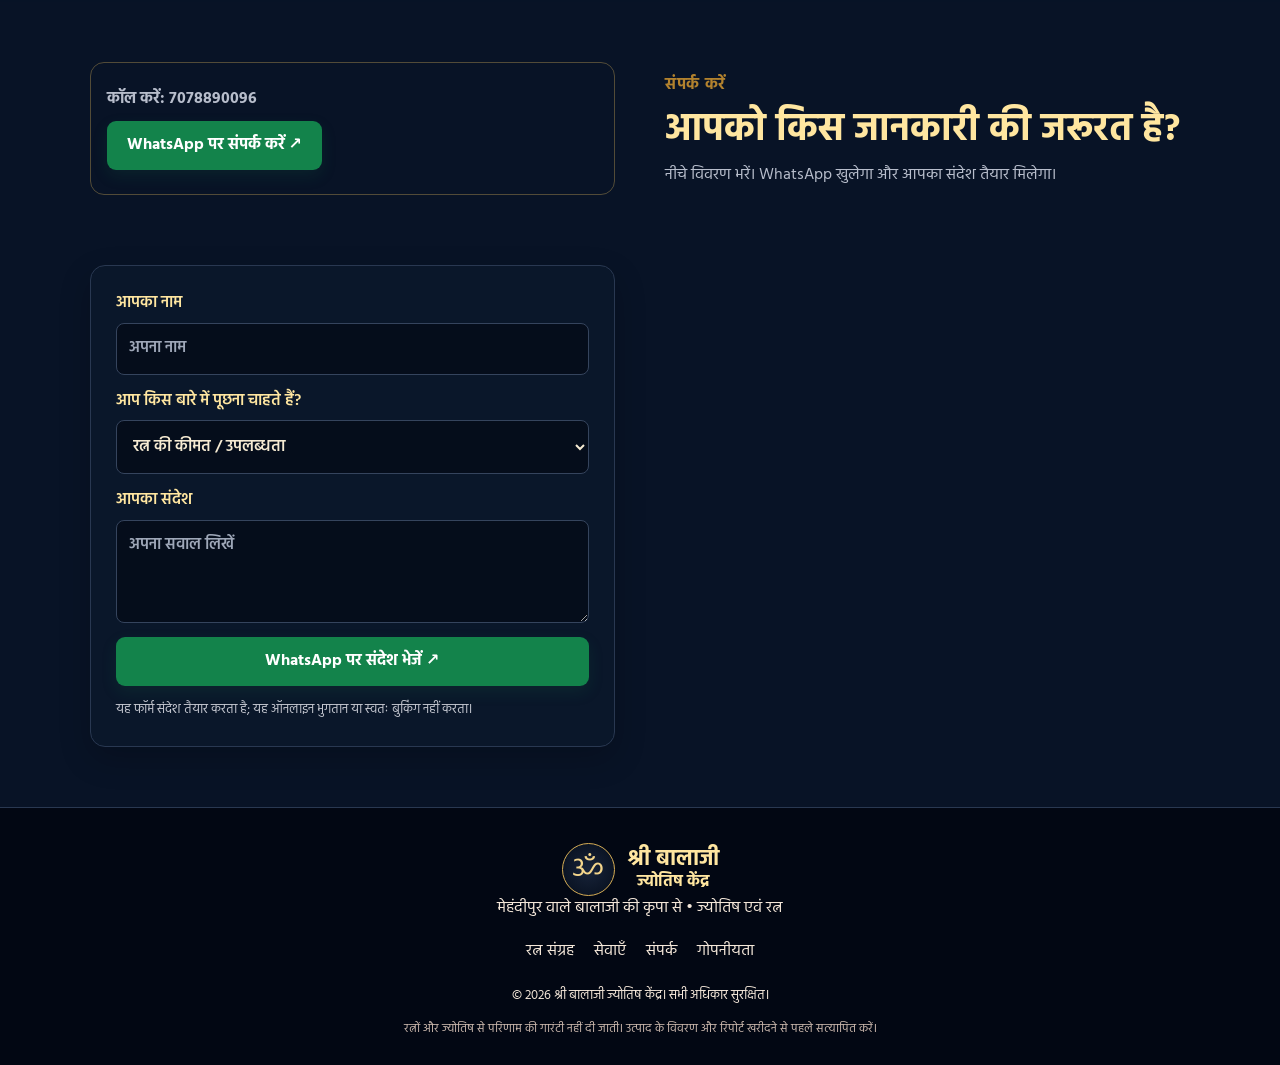
==== commit 9e343694: "Add files via upload" ====
--- a/index.html
+++ b/index.html
@@ -3,80 +3,103 @@
 <head>
 <meta charset="utf-8">
 <meta name="viewport" content="width=device-width, initial-scale=1">
-<meta name="theme-color" content="#120f17">
-<title>श्री बालाजी ज्योतिष केंद्र | ज्योतिष एवं रत्न परामर्श</title>
-<meta name="description" content="श्री बालाजी ज्योतिष केंद्र — ज्योतिष परामर्श, जन्म कुंडली मार्गदर्शन और रत्न संबंधी जानकारी। कॉल या WhatsApp करें।">
+<meta name="theme-color" content="#64121b">
+<meta name="description" content="श्री बालाजी ज्योतिष केंद्र — ज्योतिष परामर्श और रत्नों की जानकारी।">
+<meta property="og:title" content="श्री बालाजी ज्योतिष केंद्र | ज्योतिष एवं रत्न">
+<meta property="og:description" content="रत्नों की जानकारी और व्यक्तिगत ज्योतिष परामर्श के लिए संपर्क करें।">
+<title>श्री बालाजी ज्योतिष केंद्र | ज्योतिष एवं रत्न</title>
+<link rel="icon" href="assets/icon.svg" type="image/svg+xml">
+<link rel="manifest" href="manifest.webmanifest">
+<link rel="stylesheet" href="styles.css">
+
+
+
+
 <style>
-:root{--bg:#100e15;--panel:#1b1720;--gold:#e7bd68;--gold2:#f6dfaa;--text:#fff8eb;--muted:#c9bfce;--line:#40313a;--wine:#5a1830}
-*{box-sizing:border-box}html{scroll-behavior:smooth}body{margin:0;background:var(--bg);color:var(--text);font-family:system-ui,-apple-system,"Noto Sans Devanagari",sans-serif;line-height:1.6}
-a{color:inherit;text-decoration:none}.wrap{width:min(1120px,92%);margin:auto}
-.topbar{background:#0a090d;border-bottom:1px solid #30242b;color:var(--gold2);font-size:13px;padding:9px 0}
-.toprow{display:flex;justify-content:space-between;gap:12px;flex-wrap:wrap}
-header{position:sticky;top:0;z-index:10;background:rgba(16,14,21,.94);backdrop-filter:blur(12px);border-bottom:1px solid #30242b}
-.nav{min-height:76px;display:flex;align-items:center;justify-content:space-between;gap:18px}
-.brand{display:flex;align-items:center;gap:12px}.logo{width:48px;height:48px;border-radius:50%;display:grid;place-items:center;border:1px solid var(--gold);color:var(--gold);font-size:25px;background:linear-gradient(135deg,#3a1525,#151019)}
-.brand strong{display:block;font-size:18px;line-height:1.3}.brand small{color:var(--gold);letter-spacing:.5px}
-.navlinks{display:flex;gap:22px;color:var(--muted);font-size:14px}.navlinks a:hover{color:var(--gold)}
-.btn{display:inline-flex;justify-content:center;align-items:center;gap:8px;border-radius:999px;padding:12px 19px;font-weight:750;font-size:14px;border:1px solid var(--gold);background:linear-gradient(135deg,var(--gold2),var(--gold));color:#241611;transition:.2s}
-.btn:hover{transform:translateY(-2px);filter:brightness(1.06)}.btn.outline{background:transparent;color:var(--gold2)}.btn.small{padding:9px 14px}
-.hero{position:relative;overflow:hidden;padding:76px 0 72px;background:radial-gradient(ellipse at 78% 28%,#4b2135 0,transparent 36%),radial-gradient(ellipse at 15% 80%,#2d1a2b 0,transparent 34%),linear-gradient(135deg,#110e15,#1b121b 55%,#100e15)}
-.hero:after{content:"";position:absolute;right:-80px;top:-130px;width:420px;height:420px;border:1px solid #a77d4830;border-radius:50%;box-shadow:0 0 0 35px #a77d4810,0 0 0 75px #a77d4808;pointer-events:none}
-.hero-grid{display:grid;grid-template-columns:1.15fr .85fr;align-items:center;gap:50px;position:relative;z-index:1}
-.eyebrow{display:inline-flex;align-items:center;gap:8px;border:1px solid #8f6c483d;background:#2a1c25;padding:7px 12px;border-radius:999px;color:var(--gold2);font-size:13px}
-h1{font-size:clamp(36px,5.3vw,62px);line-height:1.15;letter-spacing:-1.3px;margin:20px 0 18px}h1 span{color:var(--gold)}.lead{color:var(--muted);font-size:17px;max-width:620px}
-.actions{display:flex;flex-wrap:wrap;gap:12px;margin-top:27px}.trust{display:flex;gap:20px;flex-wrap:wrap;margin-top:28px;color:#e5d7c7;font-size:13px}.trust span:before{content:"✦";color:var(--gold);margin-right:7px}
-.hero-art{position:relative;min-height:370px;display:grid;place-items:center}.mandala{width:min(350px,90%);aspect-ratio:1;border:1px solid #caa15b80;border-radius:50%;display:grid;place-items:center;background:radial-gradient(circle,#35212d 0,#1d1621 58%,#151018 70%);box-shadow:0 25px 70px #0008,inset 0 0 50px #d4a64d10}
-.mandala:before,.mandala:after{content:"";position:absolute;width:min(295px,76vw);aspect-ratio:1;border:1px dashed #caa15b70;border-radius:50%}.mandala:after{width:min(235px,62vw);transform:rotate(45deg);border-style:solid;opacity:.6}
-.om{font-size:105px;color:var(--gold);text-shadow:0 0 35px #e7bd6855;z-index:1}.art-caption{position:absolute;bottom:13px;left:50%;transform:translateX(-50%);white-space:nowrap;color:var(--gold2);font-size:13px;letter-spacing:1px}
-section{padding:72px 0}.section-head{text-align:center;max-width:700px;margin:0 auto 34px}.kicker{color:var(--gold);text-transform:uppercase;letter-spacing:2px;font-size:12px;font-weight:800}.section-head h2{font-size:clamp(28px,4vw,42px);line-height:1.2;margin:10px 0 12px}.section-head p{color:var(--muted);margin:0}
-.features{display:grid;grid-template-columns:repeat(3,1fr);gap:16px}.feature{background:linear-gradient(150deg,#211922,#17131b);border:1px solid var(--line);padding:23px;border-radius:18px}.feature .ico{width:46px;height:46px;display:grid;place-items:center;border-radius:13px;background:#3a2630;color:var(--gold);font-size:23px;margin-bottom:15px}.feature h3{margin:0 0 7px;font-size:18px}.feature p{margin:0;color:var(--muted);font-size:14px}
-.gems{background:#151119;border-block:1px solid #30242b}.gem-grid{display:grid;grid-template-columns:repeat(4,1fr);gap:18px}.gem{overflow:hidden;border-radius:17px;background:#211a24;border:1px solid #40313a;transition:.22s}.gem:hover{transform:translateY(-5px);border-color:#b18a55}.gem img{width:100%;height:190px;display:block;object-fit:cover;background:#29202a}.gem-body{padding:16px}.gem h3{margin:0;color:var(--gold2);font-size:18px}.gem p{margin:6px 0 14px;color:var(--muted);font-size:13px;min-height:40px}.gem .btn{width:100%;padding:10px 12px}
-.note{font-size:12px;color:#a99daa;text-align:center;margin-top:22px}
-.about-grid{display:grid;grid-template-columns:.9fr 1.1fr;gap:36px;align-items:center}.about-card{border:1px solid #5b4037;border-radius:22px;padding:30px;background:radial-gradient(circle at top left,#4b2433,#211722 60%,#17121a)}.about-symbol{font-size:60px;color:var(--gold);text-align:center}.about-card h3{text-align:center;margin:8px 0;color:var(--gold2)}.about-card p{text-align:center;color:var(--muted);font-size:14px}.about-copy h2{font-size:clamp(28px,4vw,40px);line-height:1.2;margin:10px 0 16px}.about-copy p{color:var(--muted)}.checks{list-style:none;padding:0;display:grid;gap:10px}.checks li:before{content:"✓";color:var(--gold);font-weight:bold;margin-right:10px}
-.contact{background:linear-gradient(135deg,#321927,#1b141e 65%,#111015);border-block:1px solid #51313a}.contact-box{display:flex;align-items:center;justify-content:space-between;gap:24px;flex-wrap:wrap}.contact h2{font-size:clamp(28px,4vw,40px);margin:8px 0}.contact p{color:var(--muted);margin:0}.contact-actions{display:flex;gap:10px;flex-wrap:wrap}
-footer{padding:25px 0;color:#a99daa;font-size:13px}.foot{display:flex;justify-content:space-between;gap:12px;flex-wrap:wrap}.foot strong{color:var(--gold2)}
-.float-wa{position:fixed;right:18px;bottom:18px;z-index:20;width:58px;height:58px;border-radius:50%;display:grid;place-items:center;background:#20bd68;color:white;font-size:26px;box-shadow:0 8px 24px #0008;border:2px solid #ffffff30}
-@media(max-width:850px){.navlinks{display:none}.hero-grid,.about-grid{grid-template-columns:1fr}.hero{padding:55px 0}.hero-art{min-height:310px}.features{grid-template-columns:1fr}.gem-grid{grid-template-columns:repeat(2,1fr)}.gem img{height:165px}}
-@media(max-width:440px){.brand strong{font-size:15px}.brand small{font-size:11px}.nav .btn{padding:9px 12px;font-size:12px}.gem-grid{gap:10px}.gem-body{padding:12px}.gem h3{font-size:16px}.gem p{font-size:12px;min-height:54px}.gem img{height:135px}.hero-art{min-height:270px}.om{font-size:82px}}
+.business-contact-number{margin:0 0 20px;padding:16px;border:1px solid rgba(220,180,90,.35);border-radius:14px}
+.business-contact-number p{margin:8px 0}
+.business-contact-number a:not(.button){color:inherit;font-weight:700;text-decoration:none}
+.nav-whatsapp{margin-left:8px}
+@media(max-width:900px){.nav-whatsapp{display:none}}
 </style>
+
+
+<style>
+.product-art{position:relative;display:flex;align-items:center;justify-content:flex-end;flex-direction:column;gap:6px;min-height:190px;overflow:hidden;padding:12px 10px}
+.product-art .gem-photo{display:block;width:100%;height:128px;object-fit:contain;border-radius:10px;mix-blend-mode:multiply}
+.product-art b{position:static;display:block;text-align:center;text-shadow:none;letter-spacing:.12em;color:#64121b}
+@media(max-width:600px){.product-art{min-height:165px}.product-art .gem-photo{height:105px}}
+</style>
+
 </head>
 <body>
-<div class="topbar"><div class="wrap toprow"><span>✦ श्रद्धा • मार्गदर्शन • ज्योतिष परामर्श</span><span>कॉल करें: <a href="tel:+917078890096">7078890096</a></span></div></div>
-<header><div class="wrap nav">
-<a class="brand" href="#home"><div class="logo">ॐ</div><div><strong>श्री बालाजी ज्योतिष केंद्र</strong><small>ASTROLOGY • GUIDANCE • GEMS</small></div></a>
-<nav class="navlinks"><a href="#home">होम</a><a href="#services">सेवाएँ</a><a href="#gems">रत्न</a><a href="#about">हमारे बारे में</a><a href="#contact">संपर्क</a></nav>
-<a class="btn small" href="tel:+917078890096">☎ कॉल करें</a>
-</div></header>
+<div class="topbar"><span>✦ रत्नों की जानकारी</span><span>✦ व्यक्तिगत ज्योतिष परामर्श</span><span>✦ पूरे भारत से पूछताछ</span></div>
+<header class="header">
+  <a class="brand" href="#home" aria-label="श्री बालाजी ज्योतिष केंद्र होम">
+    <span class="brand-mark">ॐ</span><span><strong>श्री बालाजी</strong><small>ज्योतिष केंद्र</small><em>मेहंदीपुर वाले बालाजी की कृपा से • ज्योतिष एवं रत्न</em></span>
+  </a>
+  <button class="menu-toggle" id="menuToggle" aria-label="मेन्यू खोलें">☰</button>
+  <nav id="mainNav"><a href="#home">होम</a><a href="#gems">रत्न संग्रह</a><a href="#services">ज्योतिष सेवाएँ</a><a href="#about">हमारे बारे में</a><a href="#faq">सवाल-जवाब</a><a href="#contact">संपर्क</a></nav>
+  <a class="button button-green nav-whatsapp" href="tel:7078890096">Call: 7078890096</a><a class="button button-green nav-whatsapp" href="https://wa.me/917078890096" target="_blank" rel="noopener">WhatsApp करें</a>
+</header>
 <main>
-<section class="hero" id="home"><div class="wrap hero-grid"><div>
-<div class="eyebrow">✦ आपका स्वागत है</div>
-<h1>जीवन के फैसलों में<br><span>सही मार्गदर्शन</span></h1>
-<p class="lead">श्री बालाजी ज्योतिष केंद्र में ज्योतिष, जन्म कुंडली और रत्नों से जुड़ी जानकारी के लिए संपर्क करें। अपनी आवश्यकता बताएं और परामर्श प्राप्त करें।</p>
-<div class="actions"><a class="btn" href="https://wa.me/917078890096?text=%E0%A4%A8%E0%A4%AE%E0%A4%B8%E0%A5%8D%E0%A4%A4%E0%A5%87%2C%20%E0%A4%AE%E0%A5%81%E0%A4%9D%E0%A5%87%20%E0%A4%9C%E0%A5%8D%E0%A4%AF%E0%A5%8B%E0%A4%A4%E0%A4%BF%E0%A4%B7%20%E0%A4%AA%E0%A4%B0%E0%A4%BE%E0%A4%AE%E0%A4%B0%E0%A5%8D%E0%A4%B6%20%E0%A4%9A%E0%A4%BE%E0%A4%B9%E0%A4%BF%E0%A4%8F" target="_blank" rel="noopener">☏ WhatsApp पर पूछें</a><a class="btn outline" href="#services">सेवाएँ देखें ↓</a></div>
-<div class="trust"><span>व्यक्तिगत परामर्श</span><span>रत्न संबंधी जानकारी</span><span>सीधा संपर्क</span></div>
-</div><div class="hero-art"><div class="mandala"><div class="om">ॐ</div></div><div class="art-caption">श्री बालाजी ज्योतिष केंद्र</div></div></div></section>
-<section id="services"><div class="wrap"><div class="section-head"><div class="kicker">हमारी सेवाएँ</div><h2>आपके लिए परामर्श सेवाएँ</h2><p>अपनी आवश्यकता बताइए — सेवा, उपलब्धता और शुल्क की जानकारी सीधे प्राप्त करें।</p></div>
-<div class="features">
-<div class="feature"><div class="ico">☼</div><h3>ज्योतिष परामर्श</h3><p>जीवन से जुड़े सवालों और व्यक्तिगत मार्गदर्शन के लिए संपर्क करें।</p></div>
-<div class="feature"><div class="ico">✧</div><h3>जन्म कुंडली मार्गदर्शन</h3><p>जन्म विवरण के आधार पर कुंडली संबंधी जानकारी के लिए पूछें।</p></div>
-<div class="feature"><div class="ico">◇</div><h3>रत्न संबंधी जानकारी</h3><p>विभिन्न रत्नों, उनकी पहचान और उपयुक्तता के बारे में पूछें।</p></div>
-</div></div></section>
-<section class="gems" id="gems"><div class="wrap"><div class="section-head"><div class="kicker">रत्न संग्रह</div><h2>रत्नों के बारे में जानें</h2><p>किसी रत्न की उपलब्धता, गुणवत्ता और कीमत जानने के लिए WhatsApp करें।</p></div>
-<div class="gem-grid">
-<article class="gem"><img loading="lazy" src="https://images.unsplash.com/photo-1615655096345-61a54750068d?auto=format&fit=crop&w=700&q=85" alt="पीला रत्न" onerror="this.src='https://images.unsplash.com/photo-1617038220319-276d3cfab638?auto=format&fit=crop&w=700&q=85'"><div class="gem-body"><h3>पुखराज</h3><p>पीले रत्न के बारे में जानकारी</p><a class="btn" href="https://wa.me/917078890096?text=%E0%A4%AA%E0%A5%81%E0%A4%96%E0%A4%B0%E0%A4%BE%E0%A4%9C%20%E0%A4%95%E0%A5%80%20%E0%A4%95%E0%A5%80%E0%A4%AE%E0%A4%A4%20%E0%A4%94%E0%A4%B0%20%E0%A4%89%E0%A4%AA%E0%A4%B2%E0%A4%AC%E0%A5%8D%E0%A4%A7%E0%A4%A4%E0%A4%BE%20%E0%A4%AC%E0%A4%A4%E0%A4%BE%E0%A4%8F%E0%A4%81" target="_blank" rel="noopener">कीमत पूछें</a></div></article>
-<article class="gem"><img loading="lazy" src="https://images.unsplash.com/photo-1599643478518-a784e5dc4c8f?auto=format&fit=crop&w=700&q=85" alt="नीला रत्न"><div class="gem-body"><h3>नीलम</h3><p>नीले रत्न के बारे में जानकारी</p><a class="btn" href="https://wa.me/917078890096?text=%E0%A4%A8%E0%A5%80%E0%A4%B2%E0%A4%AE%20%E0%A4%95%E0%A5%80%20%E0%A4%95%E0%A5%80%E0%A4%AE%E0%A4%A4%20%E0%A4%94%E0%A4%B0%20%E0%A4%89%E0%A4%AA%E0%A4%B2%E0%A4%AC%E0%A5%8D%E0%A4%A7%E0%A4%A4%E0%A4%BE%20%E0%A4%AC%E0%A4%A4%E0%A4%BE%E0%A4%8F%E0%A4%81" target="_blank" rel="noopener">कीमत पूछें</a></div></article>
-<article class="gem"><img loading="lazy" src="https://images.unsplash.com/photo-1611652022419-a9419f74343d?auto=format&fit=crop&w=700&q=85" alt="लाल रत्न"><div class="gem-body"><h3>माणिक्य</h3><p>लाल रत्न के बारे में जानकारी</p><a class="btn" href="https://wa.me/917078890096?text=%E0%A4%AE%E0%A4%BE%E0%A4%A3%E0%A4%BF%E0%A4%95%E0%A5%8D%E0%A4%AF%20%E0%A4%95%E0%A5%80%20%E0%A4%95%E0%A5%80%E0%A4%AE%E0%A4%A4%20%E0%A4%94%E0%A4%B0%20%E0%A4%89%E0%A4%AA%E0%A4%B2%E0%A4%AC%E0%A5%8D%E0%A4%A7%E0%A4%A4%E0%A4%BE%20%E0%A4%AC%E0%A4%A4%E0%A4%BE%E0%A4%8F%E0%A4%81" target="_blank" rel="noopener">कीमत पूछें</a></div></article>
-<article class="gem"><img loading="lazy" src="https://images.unsplash.com/photo-1617038220319-276d3cfab638?auto=format&fit=crop&w=700&q=85" alt="हरा रत्न"><div class="gem-body"><h3>पन्ना</h3><p>हरे रत्न के बारे में जानकारी</p><a class="btn" href="https://wa.me/917078890096?text=%E0%A4%AA%E0%A4%A8%E0%A5%8D%E0%A4%A8%E0%A4%BE%20%E0%A4%95%E0%A5%80%20%E0%A4%95%E0%A5%80%E0%A4%AE%E0%A4%A4%20%E0%A4%94%E0%A4%B0%20%E0%A4%89%E0%A4%AA%E0%A4%B2%E0%A4%AC%E0%A5%8D%E0%A4%A7%E0%A4%A4%E0%A4%BE%20%E0%A4%AC%E0%A4%A4%E0%A4%BE%E0%A4%8F%E0%A4%81" target="_blank" rel="noopener">कीमत पूछें</a></div></article>
-<article class="gem"><img loading="lazy" src="https://images.unsplash.com/photo-1605100804763-247f67b3557e?auto=format&fit=crop&w=700&q=85" alt="हीरे की अंगूठी"><div class="gem-body"><h3>हीरा</h3><p>हीरे और आभूषण संबंधी जानकारी</p><a class="btn" href="https://wa.me/917078890096?text=%E0%A4%B9%E0%A5%80%E0%A4%B0%E0%A4%BE%20%E0%A4%95%E0%A5%80%20%E0%A4%95%E0%A5%80%E0%A4%AE%E0%A4%A4%20%E0%A4%94%E0%A4%B0%20%E0%A4%89%E0%A4%AA%E0%A4%B2%E0%A4%AC%E0%A5%8D%E0%A4%A7%E0%A4%A4%E0%A4%BE%20%E0%A4%AC%E0%A4%A4%E0%A4%BE%E0%A4%8F%E0%A4%81" target="_blank" rel="noopener">कीमत पूछें</a></div></article>
-<article class="gem"><img loading="lazy" src="https://images.unsplash.com/photo-1611652022419-a9419f74343d?auto=format&fit=crop&w=700&q=85" alt="मूंगा रत्न"><div class="gem-body"><h3>मूंगा</h3><p>मूंगा रत्न के बारे में जानकारी</p><a class="btn" href="https://wa.me/917078890096?text=%E0%A4%AE%E0%A5%82%E0%A4%82%E0%A4%97%E0%A4%BE%20%E0%A4%95%E0%A5%80%20%E0%A4%95%E0%A5%80%E0%A4%AE%E0%A4%A4%20%E0%A4%94%E0%A4%B0%20%E0%A4%89%E0%A4%AA%E0%A4%B2%E0%A4%AC%E0%A5%8D%E0%A4%A7%E0%A4%A4%E0%A4%BE%20%E0%A4%AC%E0%A4%A4%E0%A4%BE%E0%A4%8F%E0%A4%81" target="_blank" rel="noopener">कीमत पूछें</a></div></article>
-<article class="gem"><img loading="lazy" src="https://images.unsplash.com/photo-1617038220319-276d3cfab638?auto=format&fit=crop&w=700&q=85" alt="मोती"><div class="gem-body"><h3>मोती</h3><p>मोती और उसकी गुणवत्ता की जानकारी</p><a class="btn" href="https://wa.me/917078890096?text=%E0%A4%AE%E0%A5%8B%E0%A4%A4%E0%A5%80%20%E0%A4%95%E0%A5%80%20%E0%A4%95%E0%A5%80%E0%A4%AE%E0%A4%A4%20%E0%A4%94%E0%A4%B0%20%E0%A4%89%E0%A4%AA%E0%A4%B2%E0%A4%AC%E0%A5%8D%E0%A4%A7%E0%A4%A4%E0%A4%BE%20%E0%A4%AC%E0%A4%A4%E0%A4%BE%E0%A4%8F%E0%A4%81" target="_blank" rel="noopener">कीमत पूछें</a></div></article>
-<article class="gem"><img loading="lazy" src="https://images.unsplash.com/photo-1602173574767-37ac01994b2a?auto=format&fit=crop&w=700&q=85" alt="रुद्राक्ष माला"><div class="gem-body"><h3>रुद्राक्ष</h3><p>रुद्राक्ष संबंधी जानकारी के लिए संपर्क करें</p><a class="btn" href="https://wa.me/917078890096?text=%E0%A4%B0%E0%A5%81%E0%A4%A6%E0%A5%8D%E0%A4%B0%E0%A4%BE%E0%A4%95%E0%A5%8D%E0%A4%B7%20%E0%A4%95%E0%A5%80%20%E0%A4%95%E0%A5%80%E0%A4%AE%E0%A4%A4%20%E0%A4%94%E0%A4%B0%20%E0%A4%89%E0%A4%AA%E0%A4%B2%E0%A4%AC%E0%A5%8D%E0%A4%A7%E0%A4%A4%E0%A4%BE%20%E0%A4%AC%E0%A4%A4%E0%A4%BE%E0%A4%8F%E0%A4%81" target="_blank" rel="noopener">कीमत पूछें</a></div></article>
-</div><p class="note">नोट: रत्नों के परिणामों के बारे में कोई निश्चित गारंटी नहीं दी जाती। खरीदने से पहले गुणवत्ता और प्रमाणिकता की जाँच करें।</p>
+<section class="hero" id="home">
+ <div class="hero-copy">
+  <p class="eyebrow">॥ श्री मेहंदीपुर बालाजी की असीम कृपा ॥</p>
+  <h1>सही जानकारी,<br><span>विश्वसनीय मार्गदर्शन</span></h1>
+  <p class="hero-sub">रत्नों के बारे में जानकारी और व्यक्तिगत ज्योतिष परामर्श — आपकी जरूरत के अनुसार, स्पष्ट बातचीत के साथ।</p>
+  <div class="hero-actions"><a class="button button-gold" href="#gems">रत्न देखें <span>↗</span></a><a class="button button-outline" href="#contact">परामर्श पूछें <span>↗</span></a></div>
+  <div class="trust-row"><span>✦ रत्नों की जानकारी</span><span>✦ व्यक्तिगत परामर्श</span><span>✦ सीधे WhatsApp पर संपर्क</span></div>
+ </div>
+ <div class="hero-art hero-balaji-art">
+   <img src="mehandipur-balaji.jpg" alt="मेहंदीपुर बालाजी मंदिर की उपयोगकर्ता द्वारा भेजी गई तस्वीर">
+   <div class="hero-caption"><span>॥ जय श्री मेहंदीपुर बालाजी ॥</span><strong>ज्योतिष एवं रत्न मार्गदर्शन</strong></div>
+ </div>
+</section>
+<section class="category-strip" aria-label="मुख्य रत्न">
+ <a href="#gems"><span class="mini-gem yellow"></span><strong>पुखराज</strong><small>Yellow Sapphire</small></a>
+ <a href="#gems"><span class="mini-gem blue"></span><strong>नीलम</strong><small>Blue Sapphire</small></a>
+ <a href="#gems"><span class="mini-gem red"></span><strong>माणिक्य</strong><small>Ruby</small></a>
+ <a href="#gems"><span class="mini-gem green"></span><strong>पन्ना</strong><small>Emerald</small></a>
+ <a href="#gems"><span class="mini-gem clear"></span><strong>हीरा</strong><small>Diamond</small></a>
+ <a href="#gems"><span class="mini-gem orange"></span><strong>मूंगा</strong><small>Red Coral</small></a>
+ <a href="#gems"><span class="mini-gem pearl"></span><strong>मोती</strong><small>Pearl</small></a>
+ <a href="#gems"><span class="mini-gem brown"></span><strong>रुद्राक्ष</strong><small>Rudraksha</small></a>
+</section>
+<section class="section" id="gems">
+ <div class="section-head"><div><p class="eyebrow">रत्न संग्रह</p><h2>अपनी पसंद का रत्न देखें</h2><p>रत्नों की तस्वीरें देखें। कीमत, वजन और उपलब्धता की जानकारी के लिए सीधे पूछें।</p></div><a class="text-link" href="#contact">सभी रत्नों के लिए पूछें ↗</a></div>
+ <div class="product-grid">
+  <article class="product-card"><div class="product-art art-yellow"><img class="gem-photo" src="pukhraj.jpg" alt="PUKHRAJ रत्न की तस्वीर" loading="lazy"><b>PUKHRAJ</b></div><div class="product-info"><h3>पुखराज</h3><p>Yellow Sapphire</p><a class="inquire" data-product="पुखराज" href="#contact">कीमत पूछें ↗</a></div></article>
+  <article class="product-card"><div class="product-art art-blue"><img class="gem-photo" src="neelam.jpg" alt="NEELAM रत्न की तस्वीर" loading="lazy"><b>NEELAM</b></div><div class="product-info"><h3>नीलम</h3><p>Blue Sapphire</p><a class="inquire" data-product="नीलम" href="#contact">कीमत पूछें ↗</a></div></article>
+  <article class="product-card"><div class="product-art art-red"><img class="gem-photo" src="manikya.jpg" alt="MANIK रत्न की तस्वीर" loading="lazy"><b>MANIK</b></div><div class="product-info"><h3>माणिक्य</h3><p>Ruby</p><a class="inquire" data-product="माणिक्य" href="#contact">कीमत पूछें ↗</a></div></article>
+  <article class="product-card"><div class="product-art art-green"><img class="gem-photo" src="panna.jpg" alt="PANNA रत्न की तस्वीर" loading="lazy"><b>PANNA</b></div><div class="product-info"><h3>पन्ना</h3><p>Emerald</p><a class="inquire" data-product="पन्ना" href="#contact">कीमत पूछें ↗</a></div></article>
+  <article class="product-card"><div class="product-art art-clear"><img class="gem-photo" src="heera.jpg" alt="HEERA रत्न की तस्वीर" loading="lazy"><b>HEERA</b></div><div class="product-info"><h3>हीरा</h3><p>Diamond</p><a class="inquire" data-product="हीरा" href="#contact">कीमत पूछें ↗</a></div></article>
+  <article class="product-card"><div class="product-art art-orange"><img class="gem-photo" src="moonga.jpg" alt="MOONGA रत्न की तस्वीर" loading="lazy"><b>MOONGA</b></div><div class="product-info"><h3>मूंगा</h3><p>Red Coral</p><a class="inquire" data-product="मूंगा" href="#contact">कीमत पूछें ↗</a></div></article>
+  <article class="product-card"><div class="product-art art-pearl"><img class="gem-photo" src="moti.jpg" alt="MOTI रत्न की तस्वीर" loading="lazy"><b>MOTI</b></div><div class="product-info"><h3>मोती</h3><p>Pearl</p><a class="inquire" data-product="मोती" href="#contact">कीमत पूछें ↗</a></div></article>
+  <article class="product-card"><div class="product-art art-brown"><img class="gem-photo" src="rudraksha.jpg" alt="RUDRAKSHA रत्न की तस्वीर" loading="lazy"><b>RUDRAKSHA</b></div><div class="product-info"><h3>रुद्राक्ष</h3><p>Rudraksha</p><a class="inquire" data-product="रुद्राक्ष" href="#contact">कीमत पूछें ↗</a></div></article>
+ </div>
+</section>
+<section class="benefits"><div><span>◇</span><strong>स्पष्ट उत्पाद जानकारी</strong><small>वजन, कीमत और उपलब्धता पूछें</small></div><div><span>✧</span><strong>व्यक्तिगत बातचीत</strong><small>आपकी जरूरत के अनुसार</small></div><div><span>♧</span><strong>सीधा संपर्क</strong><small>WhatsApp पर पूछताछ</small></div><div><span>✓</span><strong>सोच-समझकर निर्णय</strong><small>रिपोर्ट उपलब्ध हो तो पहले जाँचें</small></div></section>
+<section class="section service-section" id="services">
+ <div class="section-head"><div><p class="eyebrow">ज्योतिष सेवाएँ</p><h2>आप किस विषय पर बात करना चाहते हैं?</h2><p>सेवा की उपलब्धता, समय और शुल्क WhatsApp पर पुष्टि करें।</p></div></div>
+ <div class="service-grid">
+  <article class="service-card"><span class="service-icon">☼</span><h3>कुंडली विश्लेषण</h3><p>जन्म विवरण के आधार पर ज्योतिषीय चर्चा।</p><a data-service="कुंडली विश्लेषण" href="#contact">पूछताछ करें ↗</a></article>
+  <article class="service-card"><span class="service-icon">♡</span><h3>विवाह एवं कुंडली मिलान</h3><p>कुंडली मिलान सेवा की जानकारी लें।</p><a data-service="विवाह एवं कुंडली मिलान" href="#contact">पूछताछ करें ↗</a></article>
+  <article class="service-card"><span class="service-icon">✧</span><h3>रत्न संबंधी मार्गदर्शन</h3><p>रत्नों की किस्म, वजन, कीमत और रिपोर्ट के बारे में पूछें।</p><a data-service="रत्न संबंधी मार्गदर्शन" href="#contact">पूछताछ करें ↗</a></article>
+  <article class="service-card"><span class="service-icon">⌂</span><h3>वास्तु संबंधी चर्चा</h3><p>वास्तु परामर्श की उपलब्धता के बारे में पूछें।</p><a data-service="वास्तु संबंधी चर्चा" href="#contact">पूछताछ करें ↗</a></article>
+ </div>
+</section>
+<section class="about" id="about"><div class="about-symbol">ॐ</div><div><p class="eyebrow">हमारे बारे में</p><h2>मेहंदीपुर वाले बालाजी की कृपा से</h2><p>श्री बालाजी ज्योतिष केंद्र में आप ज्योतिष सेवाओं और रत्नों के बारे में सीधे जानकारी ले सकते हैं। अपने सवाल, बजट और जरूरत बताइए—खरीद या परामर्श से पहले सभी जरूरी विवरण पूछें।</p><a class="button button-gold" href="#contact">हमसे संपर्क करें</a></div></section>
+<section class="section faq-section" id="faq"><div class="section-head"><div><p class="eyebrow">अक्सर पूछे जाने वाले सवाल</p><h2>पहले जानें, फिर निर्णय लें</h2></div></div><div class="faq-list">
+<details><summary>रत्न की कीमत कैसे तय होती है?</summary><p>रत्न की किस्म, वजन, गुणवत्ता, प्राकृतिक या लैब-निर्मित स्थिति और उपलब्ध रिपोर्ट के आधार पर कीमत बदलती है। वर्तमान कीमत WhatsApp पर पूछें।</p></details>
+<details><summary>क्या सभी रत्नों के साथ प्रमाणपत्र मिलता है?</summary><p>प्रमाणपत्र/लैब रिपोर्ट की उपलब्धता उत्पाद के अनुसार पूछें। किसी रत्न को प्रमाणित या प्राकृतिक तभी कहें जब उसके समर्थन में वैध रिपोर्ट हो।</p></details>
+<details><summary>क्या वेबसाइट पर बुकिंग तुरंत कन्फर्म होती है?</summary><p>नहीं। WhatsApp पर संदेश भेजने के बाद केंद्र से समय और शुल्क की पुष्टि करनी होगी।</p></details>
+<details><summary>क्या रत्न निश्चित परिणाम की गारंटी देते हैं?</summary><p>नहीं। ज्योतिषीय मान्यताओं या रत्नों से स्वास्थ्य, धन, विवाह या सफलता की गारंटी नहीं दी जाती। महत्वपूर्ण फैसलों में संबंधित योग्य पेशेवर की सलाह लें।</p></details>
 </div></section>
-<section id="about"><div class="wrap about-grid"><div class="about-card"><div class="about-symbol">ॐ</div><h3>श्री बालाजी ज्योतिष केंद्र</h3><p>श्रद्धा के साथ मार्गदर्शन, आपकी जरूरत के अनुसार परामर्श।</p></div><div class="about-copy"><div class="kicker">हमारे बारे में</div><h2>आपकी बात सुनकर, आपकी जरूरत के अनुसार मार्गदर्शन</h2><p>यह वेबसाइट श्री बालाजी ज्योतिष केंद्र से संपर्क करना आसान बनाने के लिए बनाई गई है। आप ज्योतिष परामर्श, कुंडली या रत्नों से जुड़ा सवाल सीधे फोन या WhatsApp पर पूछ सकते हैं।</p><ul class="checks"><li>सीधे फोन पर संपर्क</li><li>WhatsApp पर अपना सवाल भेजें</li><li>रत्नों की कीमत और उपलब्धता पूछें</li></ul><a class="btn" href="https://wa.me/917078890096" target="_blank" rel="noopener">अभी संपर्क करें</a></div></div></section>
-<section class="contact" id="contact"><div class="wrap contact-box"><div><div class="kicker">संपर्क करें</div><h2>आपका सवाल — हमारा मार्गदर्शन</h2><p>फोन या WhatsApp पर संपर्क करें: <strong style="color:var(--gold2)">7078890096</strong></p></div><div class="contact-actions"><a class="btn" href="tel:+917078890096">☎ अभी कॉल करें</a><a class="btn outline" href="https://wa.me/917078890096?text=Namaste%2C%20mujhe%20jaankari%20chahiye." target="_blank" rel="noopener">WhatsApp करें</a></div></div></section>
+<section class="contact-section" id="contact"><div class="business-contact-number"><p><strong>कॉल करें:</strong> <a href="tel:7078890096">7078890096</a></p><p><a class="button button-green" href="https://wa.me/917078890096" target="_blank" rel="noopener">WhatsApp पर संपर्क करें ↗</a></p></div><div><p class="eyebrow">संपर्क करें</p><h2>आपको किस जानकारी की जरूरत है?</h2><p>नीचे विवरण भरें। WhatsApp खुलेगा और आपका संदेश तैयार मिलेगा।</p></div>
+<form id="contactForm"><label>आपका नाम<input id="customerName" name="name" placeholder="अपना नाम" required></label><label>आप किस बारे में पूछना चाहते हैं?<select id="interest" name="interest"><option>रत्न की कीमत / उपलब्धता</option><option>ज्योतिष परामर्श</option><option>कुंडली विश्लेषण</option><option>विवाह एवं कुंडली मिलान</option><option>वास्तु संबंधी चर्चा</option><option>अन्य सवाल</option></select></label><label>आपका संदेश<textarea id="customerMessage" name="message" rows="3" placeholder="अपना सवाल लिखें"></textarea></label><button class="button button-green" type="submit">WhatsApp पर संदेश भेजें ↗</button><small>यह फॉर्म संदेश तैयार करता है; यह ऑनलाइन भुगतान या स्वतः बुकिंग नहीं करता।</small></form></section>
 </main>
-<footer><div class="wrap foot"><span>© <span id="year"></span> <strong>श्री बालाजी ज्योतिष केंद्र</strong>. सर्वाधिकार सुरक्षित।</span><span>ज्योतिष • कुंडली • रत्न परामर्श</span></div></footer>
-<a class="float-wa" href="https://wa.me/917078890096" target="_blank" rel="noopener" aria-label="WhatsApp">☏</a>
-<script>document.getElementById('year').textContent=new Date().getFullYear();</script>
+<footer><a class="brand footer-brand" href="#home"><span class="brand-mark">ॐ</span><span><strong>श्री बालाजी</strong><small>ज्योतिष केंद्र</small></span></a><p>मेहंदीपुर वाले बालाजी की कृपा से • ज्योतिष एवं रत्न</p><div class="footer-links"><a href="#gems">रत्न संग्रह</a><a href="#services">सेवाएँ</a><a href="#contact">संपर्क</a><a href="privacy.html">गोपनीयता</a></div><small>© <span id="year"></span> श्री बालाजी ज्योतिष केंद्र। सभी अधिकार सुरक्षित।</small><p class="disclaimer">रत्नों और ज्योतिष से परिणाम की गारंटी नहीं दी जाती। उत्पाद के विवरण और रिपोर्ट खरीदने से पहले सत्यापित करें।</p></footer>
+<a class="floating-wa" href="https://wa.me/917078890096" target="_blank" rel="noopener" aria-label="WhatsApp पर संपर्क करें">☏</a>
+<script src="app.js"></script>
 </body></html>
--- a/styles.css
+++ b/styles.css
@@ -0,0 +1,54 @@
+@import url('https://fonts.googleapis.com/css2?family=Hind:wght@400;500;600;700&family=Playfair+Display:wght@600;700&display=swap');
+:root{--maroon:#d6ad55;--deep:#020916;--gold:#e2b84f;--gold2:#ffe6a0;--cream:#071326;--paper:#050d1b;--ink:#f5ead2;--muted:#c2c5ce;--line:#293851;--green:#13834b;--shadow:0 16px 44px #3d11120d}
+*{box-sizing:border-box}html{scroll-behavior:smooth;scroll-padding-top:90px}body{margin:0;background:var(--paper);color:var(--ink);font-family:'Hind',system-ui,sans-serif;line-height:1.6}a{color:inherit;text-decoration:none}button,input,select,textarea{font:inherit}.topbar{display:flex;justify-content:space-around;gap:12px;flex-wrap:wrap;background:var(--maroon);color:#ffedc2;padding:8px 4%;font-size:.8rem}.header{display:flex;align-items:center;justify-content:space-between;gap:22px;padding:15px 5%;background:#fffdf8;border-bottom:1px solid var(--line);position:sticky;top:0;z-index:10;box-shadow:0 4px 20px #32100a08}.brand{display:flex;align-items:center;gap:12px;color:var(--maroon);min-width:max-content}.brand-mark{width:53px;height:53px;border:1px solid var(--gold);border-radius:50%;display:grid;place-items:center;background:radial-gradient(circle,#fff5d9,#ecd39a);font-size:1.8rem;color:var(--maroon)}.brand strong,.brand small,.brand em{display:block;line-height:1.15}.brand strong{font-size:1.35rem;font-weight:700}.brand small{font-weight:700;font-size:.98rem}.brand em{font-size:.72rem;color:var(--muted);font-style:normal;margin-top:5px}nav{display:flex;align-items:center;gap:clamp(10px,2vw,27px);font-weight:600;font-size:.96rem}nav a:hover,.footer-links a:hover{color:#a16c1b}.button{display:inline-flex;align-items:center;justify-content:center;gap:10px;border:0;border-radius:9px;padding:12px 20px;font-weight:700;cursor:pointer;transition:.2s}.button:hover{transform:translateY(-2px);filter:brightness(1.03)}.button-green{background:var(--green);color:white;box-shadow:0 6px 16px #13834b24}.button-gold{background:linear-gradient(135deg,#f8dc8e,#d9a83e);color:#3b170b}.button-outline{border:1px solid #e6bd5b;color:#fff5d6;background:#ffffff08}.menu-toggle{display:none;background:transparent;border:1px solid var(--line);padding:7px 12px;border-radius:8px;font-size:1.2rem}
+.hero{min-height:470px;background:radial-gradient(ellipse at 80% 45%,#7e401a 0%,transparent 35%),linear-gradient(105deg,#21080b,#4a0d14 56%,#1c090b);color:#fff8eb;display:grid;grid-template-columns:1.05fr .95fr;align-items:center;padding:55px 7%;gap:30px;overflow:hidden;position:relative}.hero:before{content:"";position:absolute;inset:0;opacity:.12;background-image:repeating-radial-gradient(circle at 85% 45%,transparent 0 22px,#f4d68c 23px 24px,transparent 25px 42px);pointer-events:none}.hero-copy{position:relative;z-index:1;max-width:650px}.eyebrow{text-transform:none;letter-spacing:.04em;color:#b2822e;font-weight:700;margin:0 0 8px}.hero .eyebrow{color:var(--gold2)}h1,h2,h3,p{margin-top:0}h1{font-size:clamp(2.4rem,5vw,4.3rem);line-height:1.12;margin:8px 0 20px;letter-spacing:-.03em}h1 span{color:var(--gold2)}.hero-sub{font-size:1.12rem;color:#f1dfd1;max-width:560px}.hero-actions{display:flex;gap:12px;flex-wrap:wrap;margin:26px 0}.trust-row{display:flex;gap:17px;flex-wrap:wrap;color:#f0dba7;font-size:.88rem}.hero-art{min-height:350px;position:relative;display:grid;place-items:center}.orbit{position:absolute;border:1px solid #f3ce6b55;border-radius:50%;width:340px;height:340px}.orbit-two{width:265px;height:265px;border-style:dashed}.gem{position:absolute;width:100px;height:125px;clip-path:polygon(50% 0,88% 20%,100% 57%,70% 100%,25% 90%,0 48%,17% 16%);filter:drop-shadow(0 18px 16px #0009);border:1px solid #fff8}.gem:after{content:"";position:absolute;inset:0;background:linear-gradient(135deg,#ffffffb0,transparent 26%,#0003 62%,#fff6)}.gem-yellow{background:linear-gradient(135deg,#fff3a3,#c88a0c 50%,#ffdf5c);transform:rotate(-20deg) translate(-80px,-35px)}.gem-blue{background:linear-gradient(135deg,#9bd8ff,#1448ad 50%,#061b57);transform:rotate(13deg) translate(50px,-55px);width:120px;height:145px}.gem-green{background:linear-gradient(135deg,#c0ffd5,#08754b 48%,#063d2d);transform:rotate(23deg) translate(65px,75px);width:90px;height:110px}.gem-red{background:linear-gradient(135deg,#ffb0a3,#a70e28 50%,#510a16);transform:rotate(-16deg) translate(-65px,90px);width:82px;height:100px}.hero-caption{position:absolute;bottom:0;text-align:center;color:#f8d981;background:#26080cbf;border:1px solid #d6a84766;border-radius:12px;padding:12px 22px}.hero-caption span,.hero-caption strong{display:block}.hero-caption strong{color:white}
+.category-strip{display:grid;grid-template-columns:repeat(8,1fr);gap:10px;padding:22px 4%;background:#fff8ec;border-bottom:1px solid var(--line)}.category-strip>a{display:flex;flex-direction:column;align-items:center;gap:2px;padding:13px 4px;border-radius:12px;background:#fffdf8;border:1px solid #f0e4d1;transition:.2s}.category-strip>a:hover{transform:translateY(-3px);box-shadow:var(--shadow)}.category-strip strong{color:var(--maroon)}.category-strip small{font-size:.72rem;color:var(--muted)}.mini-gem{width:45px;height:45px;margin-bottom:4px;clip-path:polygon(50% 0,88% 20%,100% 57%,70% 100%,25% 90%,0 48%,17% 16%);box-shadow:inset 0 0 8px #fff}.yellow{background:linear-gradient(135deg,#fff2a2,#d89a0c,#ffdc48)}.blue{background:linear-gradient(135deg,#b8e6ff,#1856c0,#06194e)}.red{background:linear-gradient(135deg,#ffb7b7,#d0193b,#580519)}.green{background:linear-gradient(135deg,#c8ffcc,#09864d,#03442b)}.clear{background:linear-gradient(135deg,#fff,#d8e6ee,#8da2ad)}.orange{background:linear-gradient(135deg,#ffd1a5,#c8471e,#711c14)}.pearl{border-radius:50%;clip-path:none;background:radial-gradient(circle at 30% 25%,white,#f0dfbd 45%,#a68d69)}.brown{background:repeating-radial-gradient(circle,#7e3718,#391609 4px,#a86c35 6px);border-radius:50%;clip-path:none}
+.section{padding:65px 5%}.section-head{display:flex;justify-content:space-between;align-items:end;gap:20px;margin-bottom:27px}.section-head h2,.about h2,.contact-section h2{font-size:clamp(1.8rem,3vw,2.5rem);line-height:1.2;color:var(--maroon);margin:0 0 10px}.section-head p:not(.eyebrow){color:var(--muted);margin:0}.text-link{color:#8c5b16;font-weight:700;white-space:nowrap}.product-grid{display:grid;grid-template-columns:repeat(4,1fr);gap:17px}.product-card{background:white;border:1px solid var(--line);border-radius:14px;overflow:hidden;box-shadow:0 7px 20px #3d11120a;transition:.22s}.product-card:hover{transform:translateY(-5px);box-shadow:var(--shadow)}.product-art{height:180px;display:flex;align-items:center;justify-content:center;position:relative;overflow:hidden;flex-direction:column;gap:12px}.product-art:before{content:"";position:absolute;width:200px;height:200px;border-radius:50%;border:1px solid #ffffff60}.product-art b{font-size:.72rem;letter-spacing:.22em;color:#ffffffc9;text-shadow:0 2px 4px #0007}.art-yellow{background:radial-gradient(circle,#fff3c6,#f4d68c 45%,#d4a44a)}.art-blue{background:radial-gradient(circle,#8db9ef,#24529b 52%,#10274d)}.art-red{background:radial-gradient(circle,#ffb6b4,#a51f31 52%,#4d111b)}.art-green{background:radial-gradient(circle,#b6e7bd,#21805b 52%,#123e2f)}.art-clear{background:radial-gradient(circle,#fff,#d5dce1 55%,#8d9aa3)}.art-orange{background:radial-gradient(circle,#ffc8a2,#b84929 55%,#612116)}.art-pearl{background:radial-gradient(circle,#fff,#e8d9be 60%,#b29a77)}.art-brown{background:radial-gradient(circle,#9c623a,#4a210f 65%,#291008)}.cut-stone{width:78px;height:90px;clip-path:polygon(50% 0,90% 20%,100% 55%,70% 100%,25% 90%,0 48%,17% 16%);background:linear-gradient(135deg,#ffffffd9 0%,#fff6 15%,transparent 28%,#0003 62%,#fff8 100%);border:2px solid #ffffff88;filter:drop-shadow(0 8px 8px #0004);position:relative}.art-yellow .cut-stone{background-color:#f4c531}.art-blue .cut-stone{background-color:#174cb5}.art-red .cut-stone{background-color:#b5122d}.art-green .cut-stone{background-color:#08774a}.art-clear .cut-stone{background-color:#e9f5fb}.art-orange .cut-stone{background-color:#c54b2b;border-radius:50%;clip-path:ellipse(45% 35%)}.art-pearl .cut-stone{background:radial-gradient(circle at 30% 25%,white,#eee0c4 50%,#a58d6b);border-radius:50%;clip-path:circle(44%)}.rudra{font-size:4rem;color:#e4a36c;text-shadow:2px 3px 0 #3c170a}.product-info{padding:16px}.product-info h3{margin:0;color:var(--maroon);font-size:1.2rem}.product-info p{color:var(--muted);font-size:.85rem;margin:0 0 13px}.inquire{display:inline-block;border:1px solid #c9a04e;color:#7b4d12;padding:7px 12px;border-radius:7px;font-size:.87rem;font-weight:700}.benefits{display:grid;grid-template-columns:repeat(4,1fr);background:#f6ead4;padding:25px 5%;gap:20px}.benefits>div{display:grid;grid-template-columns:45px 1fr;column-gap:12px;align-items:center}.benefits span{grid-row:span 2;width:42px;height:42px;display:grid;place-items:center;border-radius:50%;background:var(--maroon);color:var(--gold2);font-size:1.4rem}.benefits strong{color:var(--maroon)}.benefits small{color:var(--muted);font-size:.82rem}.service-section{background:#fffdf8}.service-grid{display:grid;grid-template-columns:repeat(4,1fr);gap:16px}.service-card{border:1px solid var(--line);background:white;border-radius:14px;padding:24px;box-shadow:0 8px 25px #3d111208}.service-icon{display:grid;place-items:center;width:52px;height:52px;border-radius:50%;background:#f9efd9;color:#8d5c17;font-size:1.7rem;margin-bottom:16px}.service-card h3{color:var(--maroon);margin-bottom:8px}.service-card p{color:var(--muted);font-size:.94rem;min-height:54px}.service-card a{color:#8d5c17;font-weight:700}.about{display:grid;grid-template-columns:.35fr 1fr;gap:30px;align-items:center;padding:55px 8%;background:linear-gradient(120deg,#4b0d15,#25080c);color:#fff5e5}.about h2{color:#f4d68c}.about p:not(.eyebrow){max-width:800px;color:#ead9d0}.about-symbol{width:130px;height:130px;border:1px solid #e3bf67;border-radius:50%;display:grid;place-items:center;color:#f4d68c;font-size:4rem;box-shadow:0 0 0 12px #ffffff08,0 0 0 24px #ffffff05}.faq-section{background:#fff8ec}.faq-list{max-width:900px;display:grid;gap:11px}.faq-list details{background:white;border:1px solid var(--line);border-radius:10px;padding:0 18px}.faq-list summary{padding:16px 25px 16px 0;font-weight:700;color:var(--maroon);cursor:pointer;position:relative;list-style:none}.faq-list summary::-webkit-details-marker{display:none}.faq-list summary:after{content:"+";position:absolute;right:0;color:#a4772b;font-size:1.3rem}.faq-list details[open] summary:after{content:"−"}.faq-list details p{color:var(--muted);margin:0;padding:0 0 17px}.contact-section{padding:60px 7%;display:grid;grid-template-columns:1fr 1fr;gap:50px;background:#f3e5ce}.contact-section>div{align-self:center}.contact-section p:not(.eyebrow){color:var(--muted)}form{display:grid;gap:14px;background:white;padding:25px;border:1px solid var(--line);border-radius:15px;box-shadow:var(--shadow)}label{display:grid;gap:6px;font-weight:600;color:var(--maroon)}input,select,textarea{width:100%;border:1px solid #ddcdb6;border-radius:8px;padding:12px;background:#fffdf9;color:var(--ink)}input:focus,select:focus,textarea:focus{outline:2px solid #d6a847;outline-offset:1px}form small{color:var(--muted);font-size:.8rem}footer{background:#25080c;color:#f4e7d9;text-align:center;padding:35px 5% 25px}.footer-brand{justify-content:center;color:#ffedc2}.footer-brand em{display:none}.footer-links{display:flex;justify-content:center;gap:20px;flex-wrap:wrap;margin:18px 0}.disclaimer{font-size:.78rem;color:#cbb8ad;max-width:850px;margin:12px auto 0}.floating-wa{position:fixed;right:18px;bottom:20px;width:56px;height:56px;display:grid;place-items:center;border-radius:50%;background:#13834b;color:white;font-size:2rem;box-shadow:0 7px 25px #0003;z-index:20;border:2px solid white}
+:focus-visible{outline:3px solid #c79a42;outline-offset:3px}::selection{background:#ead7ac;color:#3f1019}
+@media(max-width:950px){.header{flex-wrap:wrap}.header nav{order:5;width:100%;justify-content:center;flex-wrap:wrap}.nav-whatsapp{margin-left:auto}.hero{padding:45px 5%;grid-template-columns:1fr  .8fr}.category-strip{grid-template-columns:repeat(4,1fr)}.product-grid{grid-template-columns:repeat(2,1fr)}.service-grid{grid-template-columns:repeat(2,1fr)}.benefits{grid-template-columns:repeat(2,1fr)}}
+@media(max-width:620px){.topbar{font-size:.7rem;gap:4px 12px}.header{padding:12px 4%;gap:10px}.brand-mark{width:43px;height:43px}.brand strong{font-size:1.1rem}.brand small{font-size:.85rem}.brand em{font-size:.65rem}.menu-toggle{display:block;margin-left:auto}nav{display:none!important;order:6!important;flex-direction:column;align-items:stretch!important;width:100%;background:#fff8ec;padding:10px;border-radius:8px}nav.open{display:flex!important}nav a{padding:7px 10px}.nav-whatsapp{font-size:.82rem;padding:9px 11px}.hero{grid-template-columns:1fr;padding:42px 6% 25px;gap:8px}.hero-art{min-height:260px;transform:scale(.86);margin-top:-5px}.hero-sub{font-size:1rem}.trust-row{font-size:.77rem;gap:8px 13px}.section{padding:45px 5%}.section-head{display:block}.text-link{display:inline-block;margin-top:15px}.category-strip{grid-template-columns:repeat(4,1fr);padding:13px 3%;gap:7px}.category-strip>a{padding:10px 2px}.category-strip small{font-size:.65rem}.mini-gem{width:35px;height:35px}.product-grid{gap:10px}.product-art{height:140px}.product-info{padding:12px}.product-info h3{font-size:1.05rem}.benefits{padding:20px 5%;gap:17px 10px}.benefits>div{grid-template-columns:35px 1fr;gap:8px}.benefits span{width:33px;height:33px;font-size:1.1rem}.benefits strong{font-size:.85rem}.benefits small{font-size:.7rem}.service-grid{gap:10px}.service-card{padding:16px}.service-card h3{font-size:1rem}.service-card p{font-size:.83rem;min-height:70px}.about{grid-template-columns:1fr;padding:40px 7%;gap:20px}.about-symbol{width:78px;height:78px;font-size:2.5rem}.contact-section{grid-template-columns:1fr;gap:20px;padding:42px 5%}form{padding:18px}.floating-wa{width:50px;height:50px;right:13px;bottom:13px}.footer-links{gap:12px}}
+@media(prefers-reduced-motion:reduce){html{scroll-behavior:auto}*,*:before,*:after{transition:none!important;animation:none!important}}
+
+/* Luxury navy and gold visual treatment */
+body{background:#050d1b;color:#f5ead2}
+.header{background:#050d1b;border-color:#293851}
+.brand{color:#f4d68c}.brand-mark{background:radial-gradient(circle,#18243a,#050d1b);color:#f4d68c;border-color:#d6ad55}
+.brand em{color:#b7bdcb}
+nav a{color:#f4ead7}nav a:hover,.footer-links a:hover{color:#f4d68c}
+.topbar{background:#020713;color:#f4d68c;border-bottom:1px solid #80652f}
+.hero{background:radial-gradient(ellipse at 78% 45%,#46300f 0%,transparent 35%),linear-gradient(105deg,#020713,#07172d 58%,#020713)}
+.hero:before{opacity:.1}.hero-caption{background:#020713e8;border-color:#d6ad5577}
+.category-strip{background:#071326;border-color:#293851}
+.category-strip>a{background:#0b172b;border-color:#293851}.category-strip strong{color:#ffe6a0}.category-strip small{color:#b7bdcb}
+.section{background:#050d1b}.section-head h2,.contact-section h2{color:#ffe6a0}.section-head p:not(.eyebrow){color:#b7bdcb}
+.product-card,.service-card,.faq-list details,form{background:#0a172a;border-color:#293851;box-shadow:0 12px 32px #0003}
+.product-info h3,.service-card h3,.faq-list summary,label{color:#ffe6a0}.product-info p,.service-card p,.faq-list details p{color:#b7bdcb}
+.inquire{border-color:#c8a04c;color:#ffe6a0;background:#081020}
+.product-art{border-bottom:1px solid #293851}
+.benefits{background:#0b172a;border-top:1px solid #293851;border-bottom:1px solid #293851}.benefits strong{color:#ffe6a0}.benefits small{color:#b7bdcb}.benefits span{background:#071326;border:1px solid #c7a04e}
+.service-section{background:#050d1b}.service-icon{background:#17243a;color:#f4d68c}
+.about{background:linear-gradient(120deg,#08152a,#020713);border-top:1px solid #293851;border-bottom:1px solid #293851}
+.about h2{color:#ffe6a0}.about p:not(.eyebrow){color:#c2c5ce}
+.faq-section{background:#071326}.faq-list details{background:#0a172a}
+.contact-section{background:#081326}.contact-section p:not(.eyebrow){color:#b7bdcb}
+input,select,textarea{background:#050d1b;border-color:#35445d;color:#f5ead2}
+input::placeholder,textarea::placeholder{color:#9ea7b8}
+footer{background:#020713;border-top:1px solid #293851}
+.footer-brand{color:#ffe6a0}
+.menu-toggle{color:#ffe6a0;border-color:#293851}
+@media(max-width:620px){nav{background:#0a172a}}
+
+/* Actual Mehandipur Balaji photo in the homepage hero */
+.hero-balaji-art{min-height:390px;overflow:hidden;border:1px solid #c9a54f;border-radius:18px;background:#020713;box-shadow:0 18px 45px #0008}
+.hero-balaji-art:before{content:"";position:absolute;inset:0;background:linear-gradient(0deg,#020713e8 0%,transparent 42%,#02071320 100%);z-index:1;pointer-events:none}
+.hero-balaji-art img{position:absolute;inset:0;width:100%;height:100%;object-fit:cover;object-position:center 35%;filter:saturate(.9) contrast(1.04)}
+.hero-balaji-art .hero-caption{z-index:2;bottom:18px;left:50%;transform:translateX(-50%);width:max-content;max-width:90%;border-color:#d6ad55}
+@media(max-width:620px){.hero-balaji-art{min-height:320px;transform:none;margin-top:15px}.hero-balaji-art img{object-position:center 30%}.hero-balaji-art .hero-caption{bottom:12px}}
+
+/* Real gemstone photo tiles: replace CSS-only gemstone shapes */
+.product-art{height:190px;position:relative;display:block;background:#050d1b!important;overflow:hidden}
+.product-art:before{content:"";position:absolute;inset:0;width:auto;height:auto;border-radius:0;border:0;background:linear-gradient(0deg,#020713e8 0%,transparent 46%,#02071305 100%);z-index:1;pointer-events:none}
+.product-art .gem-photo{width:100%;height:100%;display:block;object-fit:cover;object-position:center 43%;position:absolute;inset:0}
+.product-art b{position:absolute;z-index:2;left:0;right:0;bottom:9px;text-align:center;color:#fff4cf;font-size:.7rem;letter-spacing:.22em;text-shadow:0 2px 5px #000}
+.product-art .cut-stone,.product-art .rudra{display:none!important}
+@media(max-width:620px){.product-art{height:155px}}
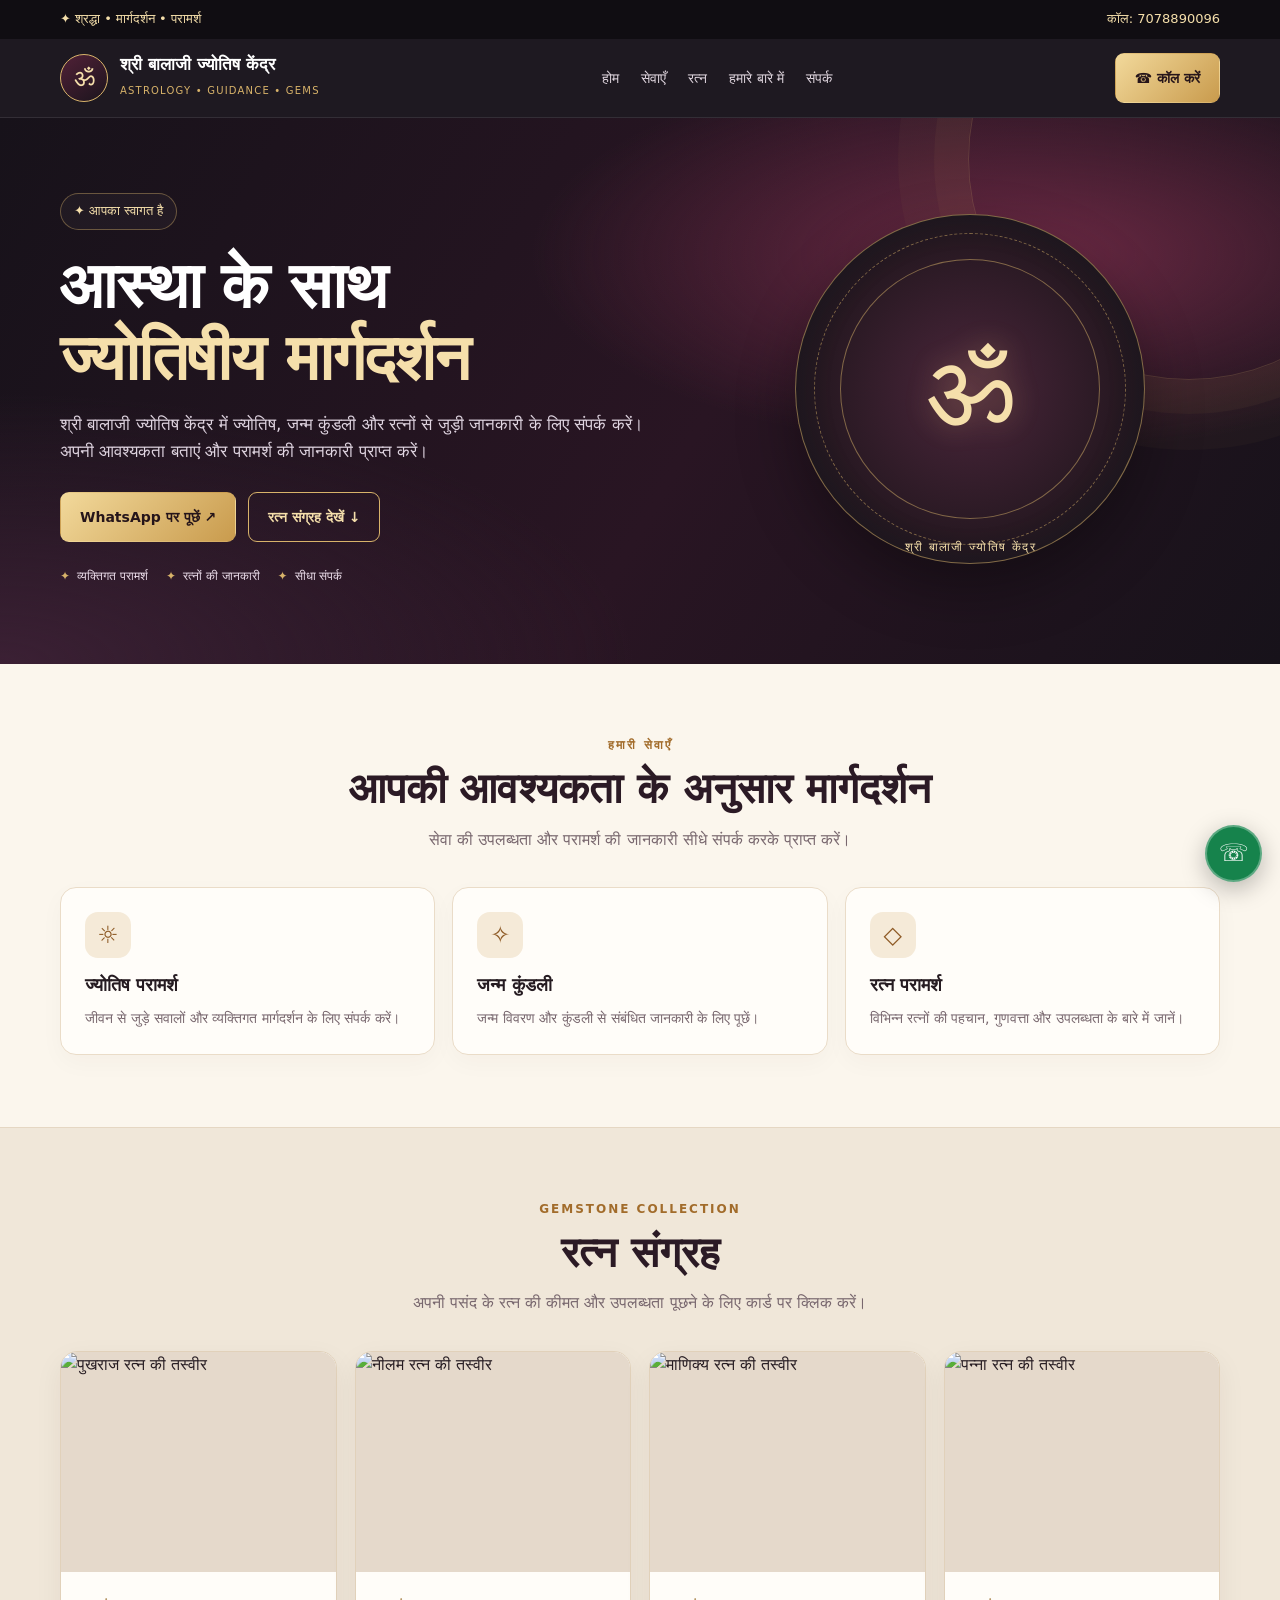
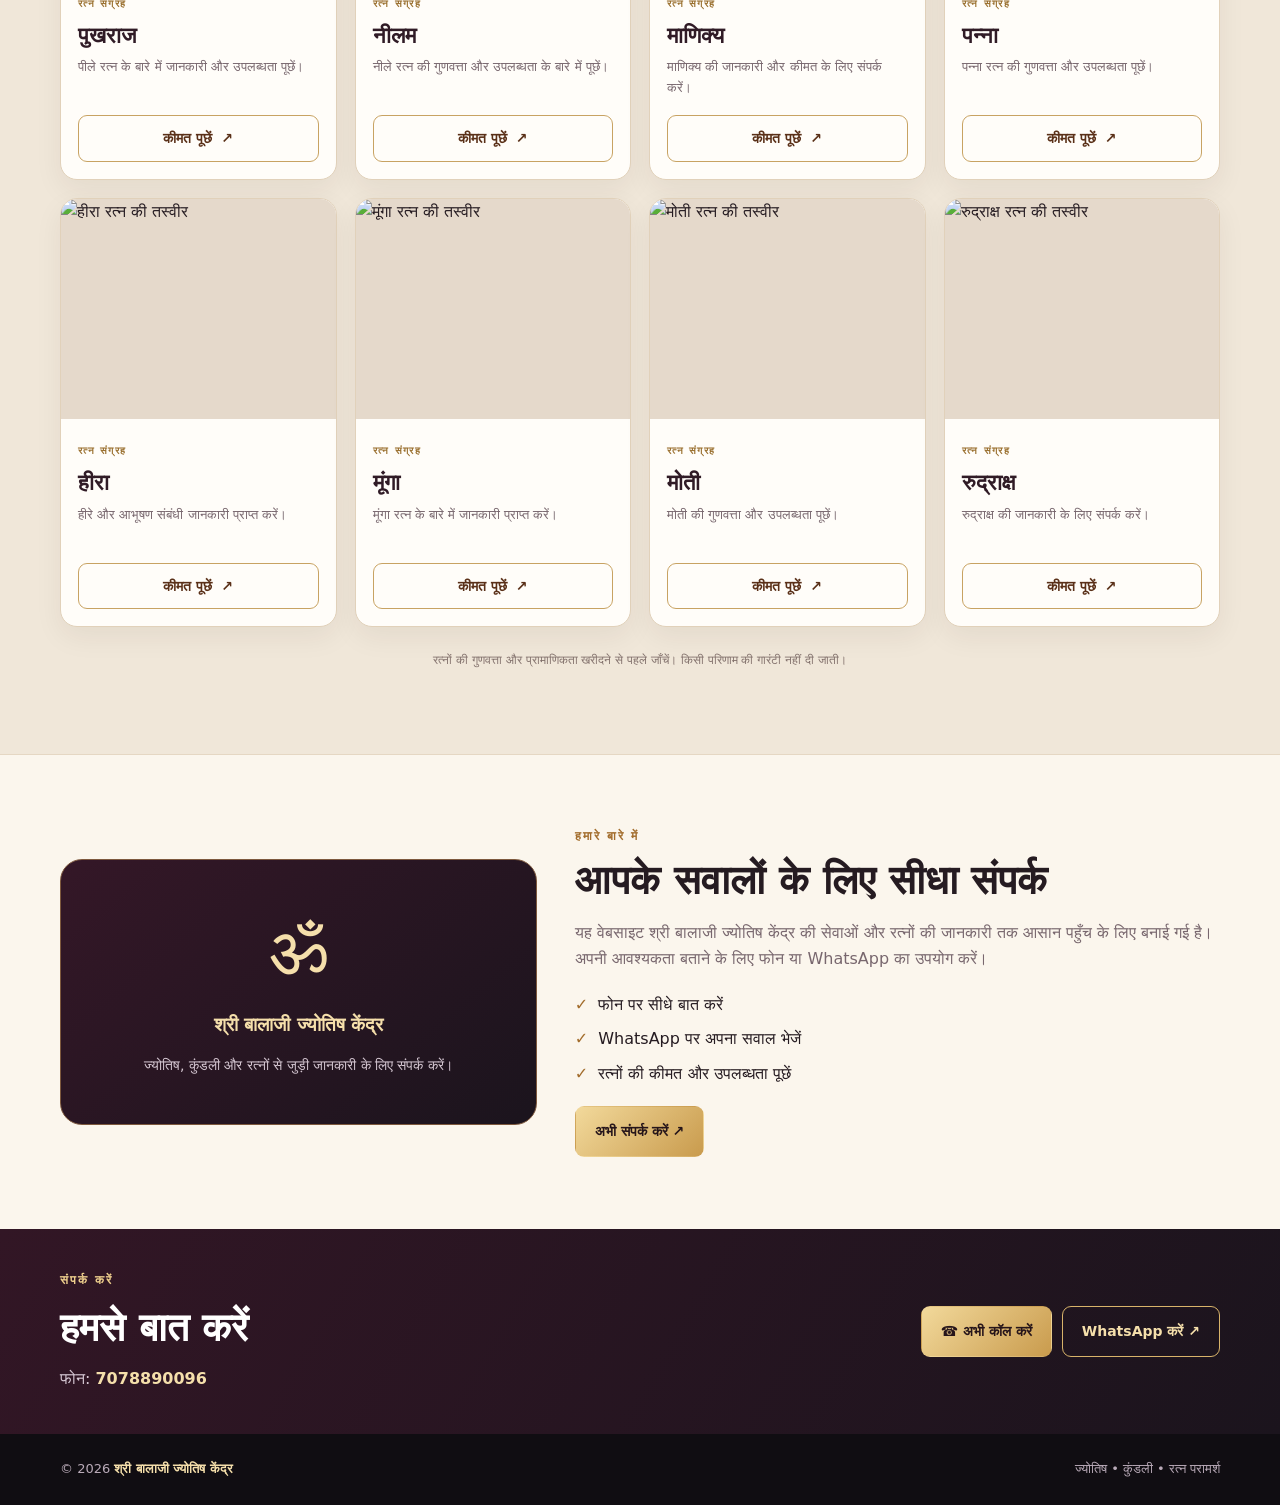
==== commit 076008a5: "Add files via upload" ====
--- a/index.html
+++ b/index.html
@@ -3,103 +3,146 @@
 <head>
 <meta charset="utf-8">
 <meta name="viewport" content="width=device-width, initial-scale=1">
-<meta name="theme-color" content="#64121b">
-<meta name="description" content="श्री बालाजी ज्योतिष केंद्र — ज्योतिष परामर्श और रत्नों की जानकारी।">
-<meta property="og:title" content="श्री बालाजी ज्योतिष केंद्र | ज्योतिष एवं रत्न">
-<meta property="og:description" content="रत्नों की जानकारी और व्यक्तिगत ज्योतिष परामर्श के लिए संपर्क करें।">
+<meta name="theme-color" content="#17121a">
+<meta name="description" content="श्री बालाजी ज्योतिष केंद्र — ज्योतिष, जन्म कुंडली और रत्न संबंधी जानकारी के लिए संपर्क करें।">
 <title>श्री बालाजी ज्योतिष केंद्र | ज्योतिष एवं रत्न</title>
-<link rel="icon" href="assets/icon.svg" type="image/svg+xml">
-<link rel="manifest" href="manifest.webmanifest">
-<link rel="stylesheet" href="styles.css">
-
-
-
-
 <style>
-.business-contact-number{margin:0 0 20px;padding:16px;border:1px solid rgba(220,180,90,.35);border-radius:14px}
-.business-contact-number p{margin:8px 0}
-.business-contact-number a:not(.button){color:inherit;font-weight:700;text-decoration:none}
-.nav-whatsapp{margin-left:8px}
-@media(max-width:900px){.nav-whatsapp{display:none}}
+:root{--ink:#17121a;--wine:#3b1527;--wine2:#64243b;--gold:#d8b36a;--gold-light:#f5dfab;--cream:#fbf6ed;--muted:#bfb2bd;--line:#e8dccb;--green:#16834c}
+*{box-sizing:border-box}html{scroll-behavior:smooth}body{margin:0;font-family:system-ui,-apple-system,"Noto Sans Devanagari",sans-serif;background:var(--cream);color:#251b21;line-height:1.6}a{color:inherit;text-decoration:none}img{max-width:100%}
+.container{width:min(1160px,92%);margin:auto}
+.topline{background:#100d12;color:var(--gold-light);font-size:13px;padding:9px 0}.topline .inner{display:flex;justify-content:space-between;gap:10px;flex-wrap:wrap}
+header{position:sticky;top:0;z-index:10;background:rgba(23,18,26,.97);border-bottom:1px solid #ffffff18;backdrop-filter:blur(12px)}
+.nav{display:flex;align-items:center;justify-content:space-between;gap:18px;min-height:78px;color:#fff}
+.brand{display:flex;align-items:center;gap:12px;min-width:0}.brand-mark{width:48px;height:48px;display:grid;place-items:center;border-radius:50%;border:1px solid var(--gold);color:var(--gold-light);font-size:25px;background:linear-gradient(145deg,#512137,#1b141d);flex-shrink:0}
+.brand strong{display:block;font-size:17px;line-height:1.25}.brand small{color:var(--gold);font-size:10px;letter-spacing:1.2px}
+.navlinks{display:flex;gap:22px;font-size:14px;color:#e0d6df}.navlinks a:hover{color:var(--gold-light)}
+.btn{display:inline-flex;align-items:center;justify-content:center;gap:9px;padding:13px 19px;border-radius:9px;font-weight:750;font-size:14px;border:1px solid transparent;transition:transform .18s,filter .18s;cursor:pointer}.btn:hover{transform:translateY(-2px);filter:brightness(1.05)}
+.btn-gold{background:linear-gradient(135deg,#f2d99b,#c99b4d);color:#26151a}.btn-outline{border-color:#d8b36a;color:var(--gold-light);background:transparent}.btn-green{background:var(--green);color:white}
+.hero{background:radial-gradient(ellipse at 80% 25%,#6c2944 0,transparent 34%),radial-gradient(ellipse at 0% 100%,#3b2034 0,transparent 35%),linear-gradient(120deg,#17121a,#291523 55%,#17121a);color:white;overflow:hidden;position:relative}
+.hero:before{content:"";position:absolute;width:440px;height:440px;border:1px solid #d8b36a33;border-radius:50%;right:-130px;top:-180px;box-shadow:0 0 0 34px #d8b36a0b,0 0 0 70px #d8b36a08}
+.hero-grid{position:relative;display:grid;grid-template-columns:1.1fr .9fr;gap:50px;align-items:center;padding:75px 0 78px}
+.eyebrow{display:inline-flex;align-items:center;gap:8px;border:1px solid #d8b36a65;background:#ffffff08;color:var(--gold-light);border-radius:99px;padding:7px 13px;font-size:13px}
+h1{font-size:clamp(36px,5.3vw,64px);line-height:1.13;letter-spacing:-1.2px;margin:20px 0 17px}h1 em{font-style:normal;color:var(--gold-light)}.hero-copy{max-width:640px;color:#ded3df;font-size:17px}
+.hero-actions{display:flex;flex-wrap:wrap;gap:12px;margin-top:26px}.proof{display:flex;gap:18px;flex-wrap:wrap;margin-top:25px;color:#eee0ed;font-size:12px}.proof span:before{content:"✦";color:var(--gold);margin-right:7px}
+.hero-visual{min-height:340px;display:grid;place-items:center;position:relative}.orbit{width:min(350px,88%);aspect-ratio:1;border-radius:50%;border:1px solid #d8b36a8a;display:grid;place-items:center;background:radial-gradient(circle,#4b263b 0,#291923 57%,#1b141d 70%);box-shadow:inset 0 0 50px #d8b36a0b,0 25px 60px #0005;position:relative}
+.orbit:before,.orbit:after{content:"";position:absolute;inset:18px;border:1px dashed #d8b36a80;border-radius:50%}.orbit:after{inset:44px;border-style:solid;transform:rotate(45deg)}.om{font-size:105px;color:var(--gold-light);z-index:1;text-shadow:0 0 28px #d8b36a55}.orbit-label{position:absolute;bottom:7px;left:50%;transform:translateX(-50%);font-size:12px;color:var(--gold-light);letter-spacing:1.4px;white-space:nowrap}
+section.content-section{padding:72px 0}.section-title{max-width:720px;margin:0 auto 35px;text-align:center}.kicker{color:#a26c2b;text-transform:uppercase;letter-spacing:2px;font-size:12px;font-weight:850}.section-title h2{font-size:clamp(28px,4vw,42px);line-height:1.2;margin:9px 0 12px;color:#2b1a25}.section-title p{margin:0;color:#78676e}
+.services{display:grid;grid-template-columns:repeat(3,1fr);gap:17px}.service{border:1px solid #eadcc8;border-radius:16px;padding:24px;background:#fffdf9;box-shadow:0 8px 24px #4a2a1608}.service-icon{width:46px;height:46px;display:grid;place-items:center;background:#f5ead8;border-radius:13px;color:#8e5a25;font-size:24px;margin-bottom:13px}.service h3{margin:0 0 7px;font-size:18px}.service p{margin:0;color:#78676e;font-size:14px}
+.gems-section{background:#f0e7d9;border-block:1px solid #e5d7c3}.gem-grid{display:grid;grid-template-columns:repeat(4,1fr);gap:18px}.gem-card{overflow:hidden;border:1px solid #e1d1ba;border-radius:17px;background:#fffdf9;box-shadow:0 10px 28px #34201510;transition:transform .2s,box-shadow .2s}.gem-card:hover{transform:translateY(-5px);box-shadow:0 16px 34px #3420151c}
+.gem-photo{height:220px;background:#e5d9cb;overflow:hidden}.gem-photo img{width:100%;height:100%;object-fit:cover;display:block;transition:transform .4s}.gem-card:hover img{transform:scale(1.04)}.gem-content{padding:17px}.gem-tag{font-size:10px;letter-spacing:1.4px;text-transform:uppercase;color:#9a702f;font-weight:800}.gem-content h3{font-size:22px;margin:4px 0;color:#301b26}.gem-content p{font-size:13px;color:#78676e;min-height:42px;margin:0 0 16px}.gem-content .btn{width:100%;padding:11px;color:#5a3018;border-color:#c8a363}
+.about-grid{display:grid;grid-template-columns:.85fr 1.15fr;gap:38px;align-items:center}.about-panel{padding:34px;border-radius:22px;background:linear-gradient(140deg,#341727,#1b141d);color:white;text-align:center;border:1px solid #7d583d}.about-panel .symbol{font-size:70px;color:var(--gold-light)}.about-panel h3{color:var(--gold-light);margin:4px 0}.about-panel p{color:#d5c7d2;font-size:14px}.about-copy h2{font-size:clamp(28px,4vw,40px);line-height:1.2;margin:10px 0 15px}.about-copy p{color:#78676e}.checklist{padding:0;list-style:none;display:grid;gap:9px;margin:20px 0}.checklist li:before{content:"✓";color:#a26c2b;font-weight:900;margin-right:10px}
+.contact-band{background:linear-gradient(120deg,#321625,#1b141d);color:white;padding:42px 0}.contact-inner{display:flex;justify-content:space-between;align-items:center;gap:25px;flex-wrap:wrap}.contact-inner h2{font-size:clamp(27px,4vw,39px);margin:7px 0}.contact-inner p{color:#d6c8d4;margin:0}.contact-actions{display:flex;gap:10px;flex-wrap:wrap}
+footer{background:#100d12;color:#b9aab8;padding:25px 0;font-size:13px}.footer-inner{display:flex;justify-content:space-between;gap:10px;flex-wrap:wrap}footer strong{color:var(--gold-light)}
+.float-wa{position:fixed;right:18px;bottom:18px;z-index:20;width:57px;height:57px;border-radius:50%;background:#16834c;color:white;display:grid;place-items:center;font-size:24px;box-shadow:0 7px 24px #0004;border:2px solid #ffffff4d}
+.note{font-size:12px;color:#82716c;text-align:center;margin-top:24px}
+@media(max-width:900px){.navlinks{display:none}.hero-grid,.about-grid{grid-template-columns:1fr}.hero-grid{padding:54px 0}.hero-visual{min-height:300px}.services{grid-template-columns:1fr}.gem-grid{grid-template-columns:repeat(2,1fr)}}
+@media(max-width:480px){.topline .inner{justify-content:center}.brand strong{font-size:14px}.brand small{font-size:9px}.nav .btn{padding:10px 12px;font-size:12px}.hero-copy{font-size:15px}.hero-visual{min-height:260px}.om{font-size:80px}.gem-grid{gap:11px}.gem-photo{height:150px}.gem-content{padding:12px}.gem-content h3{font-size:18px}.gem-content p{font-size:12px;min-height:55px}.gem-content .btn{font-size:12px;padding:10px 6px}section.content-section{padding:54px 0}}
 </style>
-
-
-<style>
-.product-art{position:relative;display:flex;align-items:center;justify-content:flex-end;flex-direction:column;gap:6px;min-height:190px;overflow:hidden;padding:12px 10px}
-.product-art .gem-photo{display:block;width:100%;height:128px;object-fit:contain;border-radius:10px;mix-blend-mode:multiply}
-.product-art b{position:static;display:block;text-align:center;text-shadow:none;letter-spacing:.12em;color:#64121b}
-@media(max-width:600px){.product-art{min-height:165px}.product-art .gem-photo{height:105px}}
-</style>
-
 </head>
 <body>
-<div class="topbar"><span>✦ रत्नों की जानकारी</span><span>✦ व्यक्तिगत ज्योतिष परामर्श</span><span>✦ पूरे भारत से पूछताछ</span></div>
-<header class="header">
-  <a class="brand" href="#home" aria-label="श्री बालाजी ज्योतिष केंद्र होम">
-    <span class="brand-mark">ॐ</span><span><strong>श्री बालाजी</strong><small>ज्योतिष केंद्र</small><em>मेहंदीपुर वाले बालाजी की कृपा से • ज्योतिष एवं रत्न</em></span>
-  </a>
-  <button class="menu-toggle" id="menuToggle" aria-label="मेन्यू खोलें">☰</button>
-  <nav id="mainNav"><a href="#home">होम</a><a href="#gems">रत्न संग्रह</a><a href="#services">ज्योतिष सेवाएँ</a><a href="#about">हमारे बारे में</a><a href="#faq">सवाल-जवाब</a><a href="#contact">संपर्क</a></nav>
-  <a class="button button-green nav-whatsapp" href="tel:7078890096">Call: 7078890096</a><a class="button button-green nav-whatsapp" href="https://wa.me/917078890096" target="_blank" rel="noopener">WhatsApp करें</a>
-</header>
+<div class="topline"><div class="container inner"><span>✦ श्रद्धा • मार्गदर्शन • परामर्श</span><span>कॉल: <a href="tel:+917078890096">7078890096</a></span></div></div>
+<header><div class="container nav">
+<a class="brand" href="#home"><span class="brand-mark">ॐ</span><span><strong>श्री बालाजी ज्योतिष केंद्र</strong><small>ASTROLOGY • GUIDANCE • GEMS</small></span></a>
+<nav class="navlinks" aria-label="मुख्य नेविगेशन"><a href="#home">होम</a><a href="#services">सेवाएँ</a><a href="#gems">रत्न</a><a href="#about">हमारे बारे में</a><a href="#contact">संपर्क</a></nav>
+<a class="btn btn-gold" href="tel:+917078890096">☎ कॉल करें</a>
+</div></header>
 <main>
-<section class="hero" id="home">
- <div class="hero-copy">
-  <p class="eyebrow">॥ श्री मेहंदीपुर बालाजी की असीम कृपा ॥</p>
-  <h1>सही जानकारी,<br><span>विश्वसनीय मार्गदर्शन</span></h1>
-  <p class="hero-sub">रत्नों के बारे में जानकारी और व्यक्तिगत ज्योतिष परामर्श — आपकी जरूरत के अनुसार, स्पष्ट बातचीत के साथ।</p>
-  <div class="hero-actions"><a class="button button-gold" href="#gems">रत्न देखें <span>↗</span></a><a class="button button-outline" href="#contact">परामर्श पूछें <span>↗</span></a></div>
-  <div class="trust-row"><span>✦ रत्नों की जानकारी</span><span>✦ व्यक्तिगत परामर्श</span><span>✦ सीधे WhatsApp पर संपर्क</span></div>
- </div>
- <div class="hero-art hero-balaji-art">
-   <img src="mehandipur-balaji.jpg" alt="मेहंदीपुर बालाजी मंदिर की उपयोगकर्ता द्वारा भेजी गई तस्वीर">
-   <div class="hero-caption"><span>॥ जय श्री मेहंदीपुर बालाजी ॥</span><strong>ज्योतिष एवं रत्न मार्गदर्शन</strong></div>
- </div>
-</section>
-<section class="category-strip" aria-label="मुख्य रत्न">
- <a href="#gems"><span class="mini-gem yellow"></span><strong>पुखराज</strong><small>Yellow Sapphire</small></a>
- <a href="#gems"><span class="mini-gem blue"></span><strong>नीलम</strong><small>Blue Sapphire</small></a>
- <a href="#gems"><span class="mini-gem red"></span><strong>माणिक्य</strong><small>Ruby</small></a>
- <a href="#gems"><span class="mini-gem green"></span><strong>पन्ना</strong><small>Emerald</small></a>
- <a href="#gems"><span class="mini-gem clear"></span><strong>हीरा</strong><small>Diamond</small></a>
- <a href="#gems"><span class="mini-gem orange"></span><strong>मूंगा</strong><small>Red Coral</small></a>
- <a href="#gems"><span class="mini-gem pearl"></span><strong>मोती</strong><small>Pearl</small></a>
- <a href="#gems"><span class="mini-gem brown"></span><strong>रुद्राक्ष</strong><small>Rudraksha</small></a>
-</section>
-<section class="section" id="gems">
- <div class="section-head"><div><p class="eyebrow">रत्न संग्रह</p><h2>अपनी पसंद का रत्न देखें</h2><p>रत्नों की तस्वीरें देखें। कीमत, वजन और उपलब्धता की जानकारी के लिए सीधे पूछें।</p></div><a class="text-link" href="#contact">सभी रत्नों के लिए पूछें ↗</a></div>
- <div class="product-grid">
-  <article class="product-card"><div class="product-art art-yellow"><img class="gem-photo" src="pukhraj.jpg" alt="PUKHRAJ रत्न की तस्वीर" loading="lazy"><b>PUKHRAJ</b></div><div class="product-info"><h3>पुखराज</h3><p>Yellow Sapphire</p><a class="inquire" data-product="पुखराज" href="#contact">कीमत पूछें ↗</a></div></article>
-  <article class="product-card"><div class="product-art art-blue"><img class="gem-photo" src="neelam.jpg" alt="NEELAM रत्न की तस्वीर" loading="lazy"><b>NEELAM</b></div><div class="product-info"><h3>नीलम</h3><p>Blue Sapphire</p><a class="inquire" data-product="नीलम" href="#contact">कीमत पूछें ↗</a></div></article>
-  <article class="product-card"><div class="product-art art-red"><img class="gem-photo" src="manikya.jpg" alt="MANIK रत्न की तस्वीर" loading="lazy"><b>MANIK</b></div><div class="product-info"><h3>माणिक्य</h3><p>Ruby</p><a class="inquire" data-product="माणिक्य" href="#contact">कीमत पूछें ↗</a></div></article>
-  <article class="product-card"><div class="product-art art-green"><img class="gem-photo" src="panna.jpg" alt="PANNA रत्न की तस्वीर" loading="lazy"><b>PANNA</b></div><div class="product-info"><h3>पन्ना</h3><p>Emerald</p><a class="inquire" data-product="पन्ना" href="#contact">कीमत पूछें ↗</a></div></article>
-  <article class="product-card"><div class="product-art art-clear"><img class="gem-photo" src="heera.jpg" alt="HEERA रत्न की तस्वीर" loading="lazy"><b>HEERA</b></div><div class="product-info"><h3>हीरा</h3><p>Diamond</p><a class="inquire" data-product="हीरा" href="#contact">कीमत पूछें ↗</a></div></article>
-  <article class="product-card"><div class="product-art art-orange"><img class="gem-photo" src="moonga.jpg" alt="MOONGA रत्न की तस्वीर" loading="lazy"><b>MOONGA</b></div><div class="product-info"><h3>मूंगा</h3><p>Red Coral</p><a class="inquire" data-product="मूंगा" href="#contact">कीमत पूछें ↗</a></div></article>
-  <article class="product-card"><div class="product-art art-pearl"><img class="gem-photo" src="moti.jpg" alt="MOTI रत्न की तस्वीर" loading="lazy"><b>MOTI</b></div><div class="product-info"><h3>मोती</h3><p>Pearl</p><a class="inquire" data-product="मोती" href="#contact">कीमत पूछें ↗</a></div></article>
-  <article class="product-card"><div class="product-art art-brown"><img class="gem-photo" src="rudraksha.jpg" alt="RUDRAKSHA रत्न की तस्वीर" loading="lazy"><b>RUDRAKSHA</b></div><div class="product-info"><h3>रुद्राक्ष</h3><p>Rudraksha</p><a class="inquire" data-product="रुद्राक्ष" href="#contact">कीमत पूछें ↗</a></div></article>
- </div>
-</section>
-<section class="benefits"><div><span>◇</span><strong>स्पष्ट उत्पाद जानकारी</strong><small>वजन, कीमत और उपलब्धता पूछें</small></div><div><span>✧</span><strong>व्यक्तिगत बातचीत</strong><small>आपकी जरूरत के अनुसार</small></div><div><span>♧</span><strong>सीधा संपर्क</strong><small>WhatsApp पर पूछताछ</small></div><div><span>✓</span><strong>सोच-समझकर निर्णय</strong><small>रिपोर्ट उपलब्ध हो तो पहले जाँचें</small></div></section>
-<section class="section service-section" id="services">
- <div class="section-head"><div><p class="eyebrow">ज्योतिष सेवाएँ</p><h2>आप किस विषय पर बात करना चाहते हैं?</h2><p>सेवा की उपलब्धता, समय और शुल्क WhatsApp पर पुष्टि करें।</p></div></div>
- <div class="service-grid">
-  <article class="service-card"><span class="service-icon">☼</span><h3>कुंडली विश्लेषण</h3><p>जन्म विवरण के आधार पर ज्योतिषीय चर्चा।</p><a data-service="कुंडली विश्लेषण" href="#contact">पूछताछ करें ↗</a></article>
-  <article class="service-card"><span class="service-icon">♡</span><h3>विवाह एवं कुंडली मिलान</h3><p>कुंडली मिलान सेवा की जानकारी लें।</p><a data-service="विवाह एवं कुंडली मिलान" href="#contact">पूछताछ करें ↗</a></article>
-  <article class="service-card"><span class="service-icon">✧</span><h3>रत्न संबंधी मार्गदर्शन</h3><p>रत्नों की किस्म, वजन, कीमत और रिपोर्ट के बारे में पूछें।</p><a data-service="रत्न संबंधी मार्गदर्शन" href="#contact">पूछताछ करें ↗</a></article>
-  <article class="service-card"><span class="service-icon">⌂</span><h3>वास्तु संबंधी चर्चा</h3><p>वास्तु परामर्श की उपलब्धता के बारे में पूछें।</p><a data-service="वास्तु संबंधी चर्चा" href="#contact">पूछताछ करें ↗</a></article>
- </div>
-</section>
-<section class="about" id="about"><div class="about-symbol">ॐ</div><div><p class="eyebrow">हमारे बारे में</p><h2>मेहंदीपुर वाले बालाजी की कृपा से</h2><p>श्री बालाजी ज्योतिष केंद्र में आप ज्योतिष सेवाओं और रत्नों के बारे में सीधे जानकारी ले सकते हैं। अपने सवाल, बजट और जरूरत बताइए—खरीद या परामर्श से पहले सभी जरूरी विवरण पूछें।</p><a class="button button-gold" href="#contact">हमसे संपर्क करें</a></div></section>
-<section class="section faq-section" id="faq"><div class="section-head"><div><p class="eyebrow">अक्सर पूछे जाने वाले सवाल</p><h2>पहले जानें, फिर निर्णय लें</h2></div></div><div class="faq-list">
-<details><summary>रत्न की कीमत कैसे तय होती है?</summary><p>रत्न की किस्म, वजन, गुणवत्ता, प्राकृतिक या लैब-निर्मित स्थिति और उपलब्ध रिपोर्ट के आधार पर कीमत बदलती है। वर्तमान कीमत WhatsApp पर पूछें।</p></details>
-<details><summary>क्या सभी रत्नों के साथ प्रमाणपत्र मिलता है?</summary><p>प्रमाणपत्र/लैब रिपोर्ट की उपलब्धता उत्पाद के अनुसार पूछें। किसी रत्न को प्रमाणित या प्राकृतिक तभी कहें जब उसके समर्थन में वैध रिपोर्ट हो।</p></details>
-<details><summary>क्या वेबसाइट पर बुकिंग तुरंत कन्फर्म होती है?</summary><p>नहीं। WhatsApp पर संदेश भेजने के बाद केंद्र से समय और शुल्क की पुष्टि करनी होगी।</p></details>
-<details><summary>क्या रत्न निश्चित परिणाम की गारंटी देते हैं?</summary><p>नहीं। ज्योतिषीय मान्यताओं या रत्नों से स्वास्थ्य, धन, विवाह या सफलता की गारंटी नहीं दी जाती। महत्वपूर्ण फैसलों में संबंधित योग्य पेशेवर की सलाह लें।</p></details>
+<section class="hero" id="home"><div class="container hero-grid"><div>
+<span class="eyebrow">✦ आपका स्वागत है</span>
+<h1>आस्था के साथ<br><em>ज्योतिषीय मार्गदर्शन</em></h1>
+<p class="hero-copy">श्री बालाजी ज्योतिष केंद्र में ज्योतिष, जन्म कुंडली और रत्नों से जुड़ी जानकारी के लिए संपर्क करें। अपनी आवश्यकता बताएं और परामर्श की जानकारी प्राप्त करें।</p>
+<div class="hero-actions"><a class="btn btn-gold" href="https://wa.me/917078890096?text=नमस्ते%2C%20मुझे%20ज्योतिष%20परामर्श%20की%20जानकारी%20चाहिए।" target="_blank" rel="noopener">WhatsApp पर पूछें ↗</a><a class="btn btn-outline" href="#gems">रत्न संग्रह देखें ↓</a></div>
+<div class="proof"><span>व्यक्तिगत परामर्श</span><span>रत्नों की जानकारी</span><span>सीधा संपर्क</span></div>
+</div><div class="hero-visual"><div class="orbit"><div class="om">ॐ</div></div><div class="orbit-label">श्री बालाजी ज्योतिष केंद्र</div></div></div></section>
+<section class="content-section" id="services"><div class="container"><div class="section-title"><div class="kicker">हमारी सेवाएँ</div><h2>आपकी आवश्यकता के अनुसार मार्गदर्शन</h2><p>सेवा की उपलब्धता और परामर्श की जानकारी सीधे संपर्क करके प्राप्त करें।</p></div>
+<div class="services">
+<article class="service"><div class="service-icon">☼</div><h3>ज्योतिष परामर्श</h3><p>जीवन से जुड़े सवालों और व्यक्तिगत मार्गदर्शन के लिए संपर्क करें।</p></article>
+<article class="service"><div class="service-icon">✧</div><h3>जन्म कुंडली</h3><p>जन्म विवरण और कुंडली से संबंधित जानकारी के लिए पूछें।</p></article>
+<article class="service"><div class="service-icon">◇</div><h3>रत्न परामर्श</h3><p>विभिन्न रत्नों की पहचान, गुणवत्ता और उपलब्धता के बारे में जानें।</p></article>
+</div></div></section>
+<section class="content-section gems-section" id="gems"><div class="container"><div class="section-title"><div class="kicker">Gemstone collection</div><h2>रत्न संग्रह</h2><p>अपनी पसंद के रत्न की कीमत और उपलब्धता पूछने के लिए कार्ड पर क्लिक करें।</p></div>
+<div class="gem-grid">
+    <article class="gem-card">
+      <div class="gem-photo"><img src="assets/images/pukhraj.jpg" alt="पुखराज रत्न की तस्वीर" loading="lazy"></div>
+      <div class="gem-content">
+        <span class="gem-tag">रत्न संग्रह</span>
+        <h3>पुखराज</h3>
+        <p>पीले रत्न के बारे में जानकारी और उपलब्धता पूछें।</p>
+        <a class="btn btn-outline wa-gem" data-gem="पुखराज" href="https://wa.me/917078890096?text=नमस्ते, मुझे पुखराज की कीमत और उपलब्धता जाननी है।" target="_blank" rel="noopener">कीमत पूछें <span>↗</span></a>
+      </div>
+    </article>
+    <article class="gem-card">
+      <div class="gem-photo"><img src="assets/images/neelam.jpg" alt="नीलम रत्न की तस्वीर" loading="lazy"></div>
+      <div class="gem-content">
+        <span class="gem-tag">रत्न संग्रह</span>
+        <h3>नीलम</h3>
+        <p>नीले रत्न की गुणवत्ता और उपलब्धता के बारे में पूछें।</p>
+        <a class="btn btn-outline wa-gem" data-gem="नीलम" href="https://wa.me/917078890096?text=नमस्ते, मुझे नीलम की कीमत और उपलब्धता जाननी है।" target="_blank" rel="noopener">कीमत पूछें <span>↗</span></a>
+      </div>
+    </article>
+    <article class="gem-card">
+      <div class="gem-photo"><img src="assets/images/manikya.jpg" alt="माणिक्य रत्न की तस्वीर" loading="lazy"></div>
+      <div class="gem-content">
+        <span class="gem-tag">रत्न संग्रह</span>
+        <h3>माणिक्य</h3>
+        <p>माणिक्य की जानकारी और कीमत के लिए संपर्क करें।</p>
+        <a class="btn btn-outline wa-gem" data-gem="माणिक्य" href="https://wa.me/917078890096?text=नमस्ते, मुझे माणिक्य की कीमत और उपलब्धता जाननी है।" target="_blank" rel="noopener">कीमत पूछें <span>↗</span></a>
+      </div>
+    </article>
+    <article class="gem-card">
+      <div class="gem-photo"><img src="assets/images/panna.jpg" alt="पन्ना रत्न की तस्वीर" loading="lazy"></div>
+      <div class="gem-content">
+        <span class="gem-tag">रत्न संग्रह</span>
+        <h3>पन्ना</h3>
+        <p>पन्ना रत्न की गुणवत्ता और उपलब्धता पूछें।</p>
+        <a class="btn btn-outline wa-gem" data-gem="पन्ना" href="https://wa.me/917078890096?text=नमस्ते, मुझे पन्ना की कीमत और उपलब्धता जाननी है।" target="_blank" rel="noopener">कीमत पूछें <span>↗</span></a>
+      </div>
+    </article>
+    <article class="gem-card">
+      <div class="gem-photo"><img src="assets/images/heera.jpg" alt="हीरा रत्न की तस्वीर" loading="lazy"></div>
+      <div class="gem-content">
+        <span class="gem-tag">रत्न संग्रह</span>
+        <h3>हीरा</h3>
+        <p>हीरे और आभूषण संबंधी जानकारी प्राप्त करें।</p>
+        <a class="btn btn-outline wa-gem" data-gem="हीरा" href="https://wa.me/917078890096?text=नमस्ते, मुझे हीरा की कीमत और उपलब्धता जाननी है।" target="_blank" rel="noopener">कीमत पूछें <span>↗</span></a>
+      </div>
+    </article>
+    <article class="gem-card">
+      <div class="gem-photo"><img src="assets/images/moonga.jpg" alt="मूंगा रत्न की तस्वीर" loading="lazy"></div>
+      <div class="gem-content">
+        <span class="gem-tag">रत्न संग्रह</span>
+        <h3>मूंगा</h3>
+        <p>मूंगा रत्न के बारे में जानकारी प्राप्त करें।</p>
+        <a class="btn btn-outline wa-gem" data-gem="मूंगा" href="https://wa.me/917078890096?text=नमस्ते, मुझे मूंगा की कीमत और उपलब्धता जाननी है।" target="_blank" rel="noopener">कीमत पूछें <span>↗</span></a>
+      </div>
+    </article>
+    <article class="gem-card">
+      <div class="gem-photo"><img src="assets/images/moti.jpg" alt="मोती रत्न की तस्वीर" loading="lazy"></div>
+      <div class="gem-content">
+        <span class="gem-tag">रत्न संग्रह</span>
+        <h3>मोती</h3>
+        <p>मोती की गुणवत्ता और उपलब्धता पूछें।</p>
+        <a class="btn btn-outline wa-gem" data-gem="मोती" href="https://wa.me/917078890096?text=नमस्ते, मुझे मोती की कीमत और उपलब्धता जाननी है।" target="_blank" rel="noopener">कीमत पूछें <span>↗</span></a>
+      </div>
+    </article>
+    <article class="gem-card">
+      <div class="gem-photo"><img src="assets/images/rudraksha.jpg" alt="रुद्राक्ष रत्न की तस्वीर" loading="lazy"></div>
+      <div class="gem-content">
+        <span class="gem-tag">रत्न संग्रह</span>
+        <h3>रुद्राक्ष</h3>
+        <p>रुद्राक्ष की जानकारी के लिए संपर्क करें।</p>
+        <a class="btn btn-outline wa-gem" data-gem="रुद्राक्ष" href="https://wa.me/917078890096?text=नमस्ते, मुझे रुद्राक्ष की कीमत और उपलब्धता जाननी है।" target="_blank" rel="noopener">कीमत पूछें <span>↗</span></a>
+      </div>
+    </article></div>
+<p class="note">रत्नों की गुणवत्ता और प्रामाणिकता खरीदने से पहले जाँचें। किसी परिणाम की गारंटी नहीं दी जाती।</p>
 </div></section>
-<section class="contact-section" id="contact"><div class="business-contact-number"><p><strong>कॉल करें:</strong> <a href="tel:7078890096">7078890096</a></p><p><a class="button button-green" href="https://wa.me/917078890096" target="_blank" rel="noopener">WhatsApp पर संपर्क करें ↗</a></p></div><div><p class="eyebrow">संपर्क करें</p><h2>आपको किस जानकारी की जरूरत है?</h2><p>नीचे विवरण भरें। WhatsApp खुलेगा और आपका संदेश तैयार मिलेगा।</p></div>
-<form id="contactForm"><label>आपका नाम<input id="customerName" name="name" placeholder="अपना नाम" required></label><label>आप किस बारे में पूछना चाहते हैं?<select id="interest" name="interest"><option>रत्न की कीमत / उपलब्धता</option><option>ज्योतिष परामर्श</option><option>कुंडली विश्लेषण</option><option>विवाह एवं कुंडली मिलान</option><option>वास्तु संबंधी चर्चा</option><option>अन्य सवाल</option></select></label><label>आपका संदेश<textarea id="customerMessage" name="message" rows="3" placeholder="अपना सवाल लिखें"></textarea></label><button class="button button-green" type="submit">WhatsApp पर संदेश भेजें ↗</button><small>यह फॉर्म संदेश तैयार करता है; यह ऑनलाइन भुगतान या स्वतः बुकिंग नहीं करता।</small></form></section>
+<section class="content-section" id="about"><div class="container about-grid">
+<div class="about-panel"><div class="symbol">ॐ</div><h3>श्री बालाजी ज्योतिष केंद्र</h3><p>ज्योतिष, कुंडली और रत्नों से जुड़ी जानकारी के लिए संपर्क करें।</p></div>
+<div class="about-copy"><div class="kicker">हमारे बारे में</div><h2>आपके सवालों के लिए सीधा संपर्क</h2><p>यह वेबसाइट श्री बालाजी ज्योतिष केंद्र की सेवाओं और रत्नों की जानकारी तक आसान पहुँच के लिए बनाई गई है। अपनी आवश्यकता बताने के लिए फोन या WhatsApp का उपयोग करें।</p><ul class="checklist"><li>फोन पर सीधे बात करें</li><li>WhatsApp पर अपना सवाल भेजें</li><li>रत्नों की कीमत और उपलब्धता पूछें</li></ul><a class="btn btn-gold" href="https://wa.me/917078890096" target="_blank" rel="noopener">अभी संपर्क करें ↗</a></div>
+</div></section>
+<section class="contact-band" id="contact"><div class="container contact-inner"><div><div class="kicker" style="color:#f0d18e">संपर्क करें</div><h2>हमसे बात करें</h2><p>फोन: <strong style="color:#f5dfab">7078890096</strong></p></div><div class="contact-actions"><a class="btn btn-gold" href="tel:+917078890096">☎ अभी कॉल करें</a><a class="btn btn-outline" href="https://wa.me/917078890096?text=नमस्ते%2C%20मुझे%20जानकारी%20चाहिए।" target="_blank" rel="noopener">WhatsApp करें ↗</a></div></div></section>
 </main>
-<footer><a class="brand footer-brand" href="#home"><span class="brand-mark">ॐ</span><span><strong>श्री बालाजी</strong><small>ज्योतिष केंद्र</small></span></a><p>मेहंदीपुर वाले बालाजी की कृपा से • ज्योतिष एवं रत्न</p><div class="footer-links"><a href="#gems">रत्न संग्रह</a><a href="#services">सेवाएँ</a><a href="#contact">संपर्क</a><a href="privacy.html">गोपनीयता</a></div><small>© <span id="year"></span> श्री बालाजी ज्योतिष केंद्र। सभी अधिकार सुरक्षित।</small><p class="disclaimer">रत्नों और ज्योतिष से परिणाम की गारंटी नहीं दी जाती। उत्पाद के विवरण और रिपोर्ट खरीदने से पहले सत्यापित करें।</p></footer>
-<a class="floating-wa" href="https://wa.me/917078890096" target="_blank" rel="noopener" aria-label="WhatsApp पर संपर्क करें">☏</a>
-<script src="app.js"></script>
+<footer><div class="container footer-inner"><span>© <span id="year"></span> <strong>श्री बालाजी ज्योतिष केंद्र</strong></span><span>ज्योतिष • कुंडली • रत्न परामर्श</span></div></footer>
+<a class="float-wa" href="https://wa.me/917078890096" target="_blank" rel="noopener" aria-label="WhatsApp पर संपर्क करें">☏</a>
+<script>document.getElementById('year').textContent = new Date().getFullYear();</script>
 </body></html>
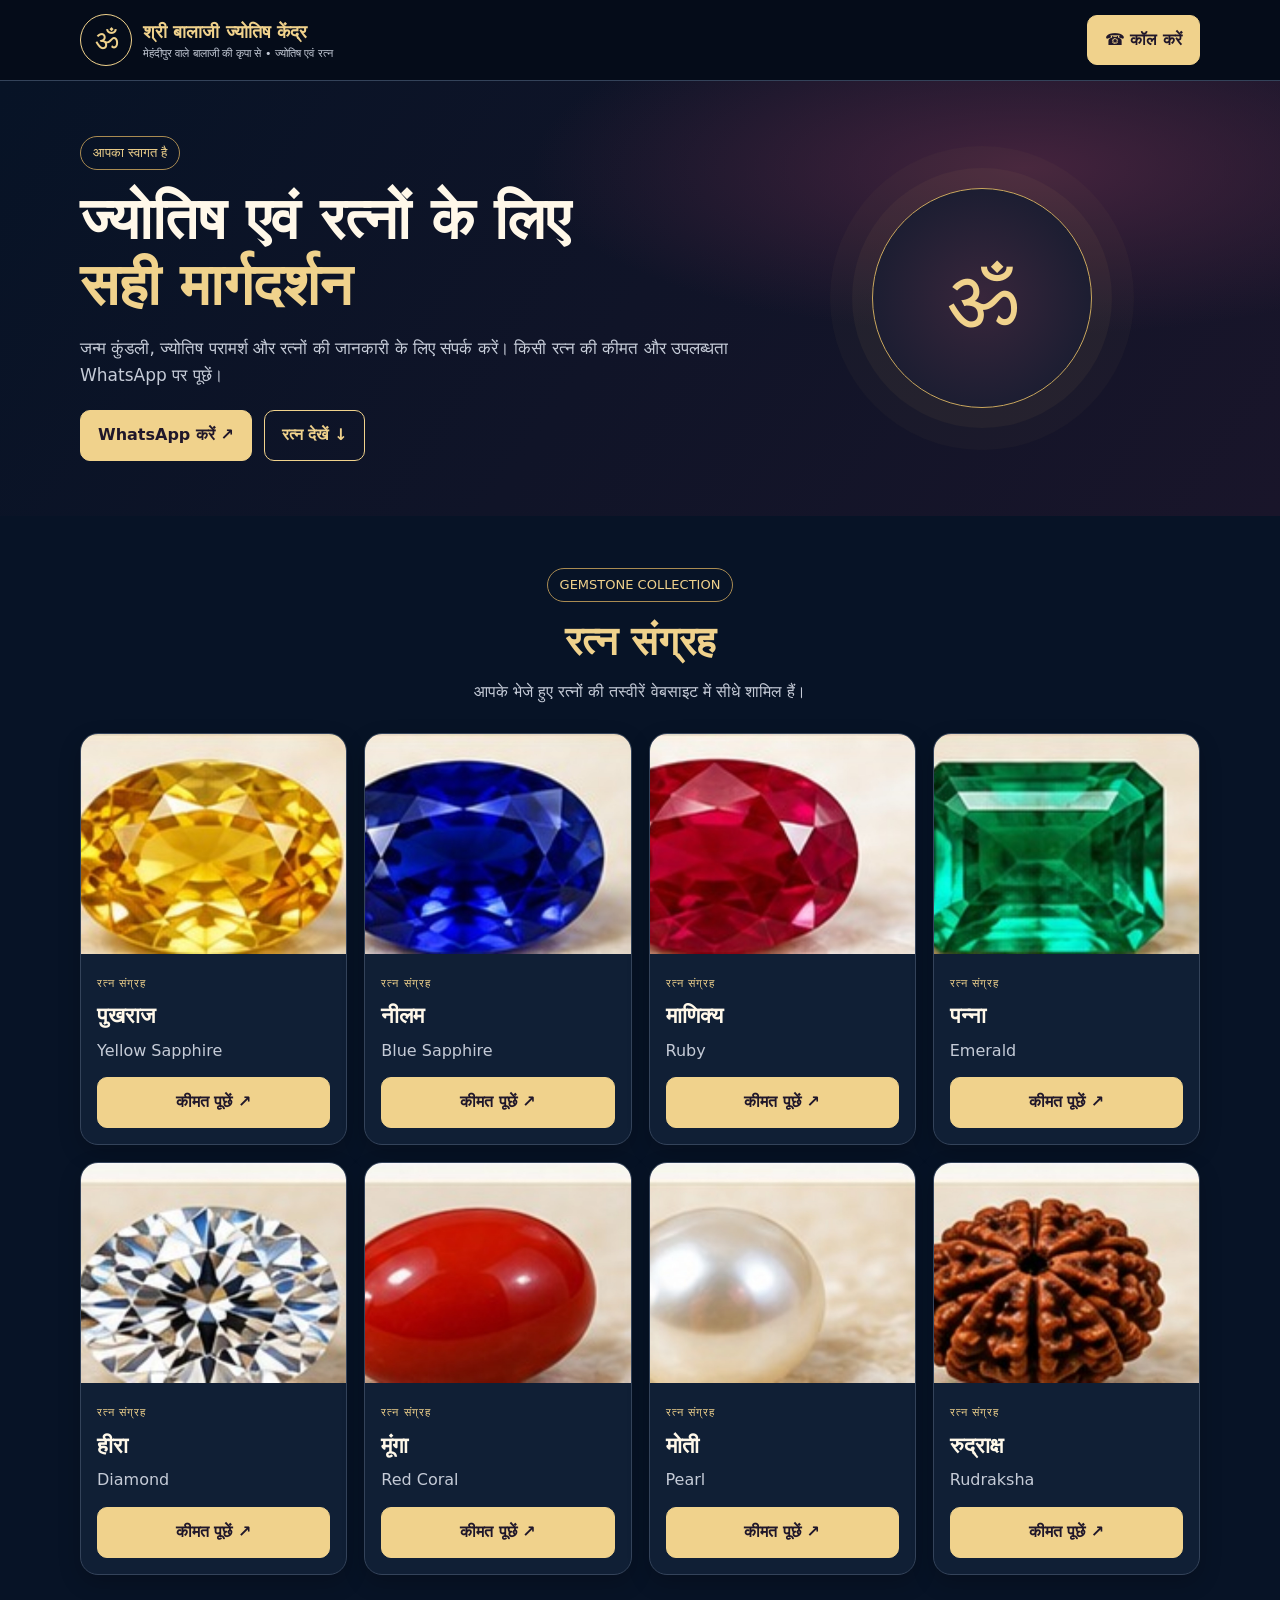
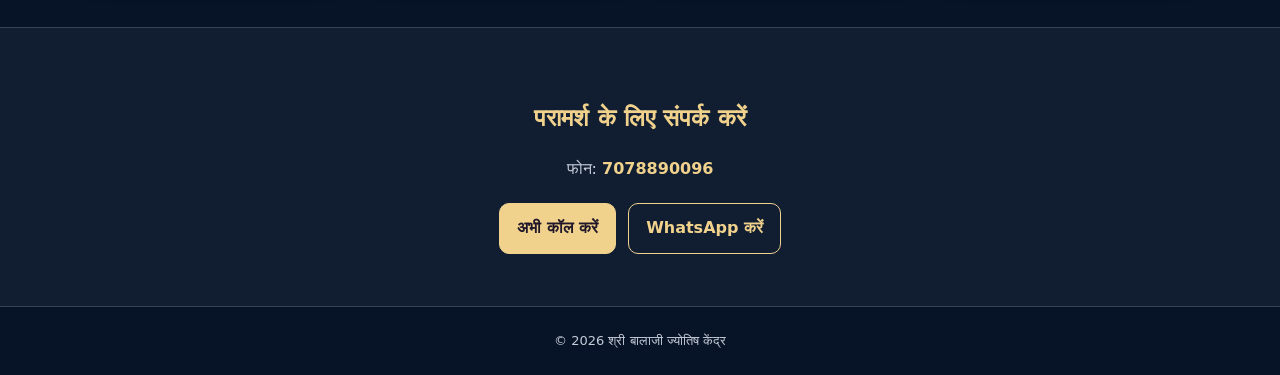
==== commit 0b402925: "Add files via upload" ====
--- a/index.html
+++ b/index.html
@@ -1,148 +1,69 @@
 <!doctype html>
-<html lang="hi">
-<head>
-<meta charset="utf-8">
-<meta name="viewport" content="width=device-width, initial-scale=1">
-<meta name="theme-color" content="#17121a">
-<meta name="description" content="श्री बालाजी ज्योतिष केंद्र — ज्योतिष, जन्म कुंडली और रत्न संबंधी जानकारी के लिए संपर्क करें।">
-<title>श्री बालाजी ज्योतिष केंद्र | ज्योतिष एवं रत्न</title>
+<html lang="hi"><head><meta charset="utf-8"><meta name="viewport" content="width=device-width,initial-scale=1">
+<meta name="theme-color" content="#071326"><title>श्री बालाजी ज्योतिष केंद्र | ज्योतिष एवं रत्न</title>
 <style>
-:root{--ink:#17121a;--wine:#3b1527;--wine2:#64243b;--gold:#d8b36a;--gold-light:#f5dfab;--cream:#fbf6ed;--muted:#bfb2bd;--line:#e8dccb;--green:#16834c}
-*{box-sizing:border-box}html{scroll-behavior:smooth}body{margin:0;font-family:system-ui,-apple-system,"Noto Sans Devanagari",sans-serif;background:var(--cream);color:#251b21;line-height:1.6}a{color:inherit;text-decoration:none}img{max-width:100%}
-.container{width:min(1160px,92%);margin:auto}
-.topline{background:#100d12;color:var(--gold-light);font-size:13px;padding:9px 0}.topline .inner{display:flex;justify-content:space-between;gap:10px;flex-wrap:wrap}
-header{position:sticky;top:0;z-index:10;background:rgba(23,18,26,.97);border-bottom:1px solid #ffffff18;backdrop-filter:blur(12px)}
-.nav{display:flex;align-items:center;justify-content:space-between;gap:18px;min-height:78px;color:#fff}
-.brand{display:flex;align-items:center;gap:12px;min-width:0}.brand-mark{width:48px;height:48px;display:grid;place-items:center;border-radius:50%;border:1px solid var(--gold);color:var(--gold-light);font-size:25px;background:linear-gradient(145deg,#512137,#1b141d);flex-shrink:0}
-.brand strong{display:block;font-size:17px;line-height:1.25}.brand small{color:var(--gold);font-size:10px;letter-spacing:1.2px}
-.navlinks{display:flex;gap:22px;font-size:14px;color:#e0d6df}.navlinks a:hover{color:var(--gold-light)}
-.btn{display:inline-flex;align-items:center;justify-content:center;gap:9px;padding:13px 19px;border-radius:9px;font-weight:750;font-size:14px;border:1px solid transparent;transition:transform .18s,filter .18s;cursor:pointer}.btn:hover{transform:translateY(-2px);filter:brightness(1.05)}
-.btn-gold{background:linear-gradient(135deg,#f2d99b,#c99b4d);color:#26151a}.btn-outline{border-color:#d8b36a;color:var(--gold-light);background:transparent}.btn-green{background:var(--green);color:white}
-.hero{background:radial-gradient(ellipse at 80% 25%,#6c2944 0,transparent 34%),radial-gradient(ellipse at 0% 100%,#3b2034 0,transparent 35%),linear-gradient(120deg,#17121a,#291523 55%,#17121a);color:white;overflow:hidden;position:relative}
-.hero:before{content:"";position:absolute;width:440px;height:440px;border:1px solid #d8b36a33;border-radius:50%;right:-130px;top:-180px;box-shadow:0 0 0 34px #d8b36a0b,0 0 0 70px #d8b36a08}
-.hero-grid{position:relative;display:grid;grid-template-columns:1.1fr .9fr;gap:50px;align-items:center;padding:75px 0 78px}
-.eyebrow{display:inline-flex;align-items:center;gap:8px;border:1px solid #d8b36a65;background:#ffffff08;color:var(--gold-light);border-radius:99px;padding:7px 13px;font-size:13px}
-h1{font-size:clamp(36px,5.3vw,64px);line-height:1.13;letter-spacing:-1.2px;margin:20px 0 17px}h1 em{font-style:normal;color:var(--gold-light)}.hero-copy{max-width:640px;color:#ded3df;font-size:17px}
-.hero-actions{display:flex;flex-wrap:wrap;gap:12px;margin-top:26px}.proof{display:flex;gap:18px;flex-wrap:wrap;margin-top:25px;color:#eee0ed;font-size:12px}.proof span:before{content:"✦";color:var(--gold);margin-right:7px}
-.hero-visual{min-height:340px;display:grid;place-items:center;position:relative}.orbit{width:min(350px,88%);aspect-ratio:1;border-radius:50%;border:1px solid #d8b36a8a;display:grid;place-items:center;background:radial-gradient(circle,#4b263b 0,#291923 57%,#1b141d 70%);box-shadow:inset 0 0 50px #d8b36a0b,0 25px 60px #0005;position:relative}
-.orbit:before,.orbit:after{content:"";position:absolute;inset:18px;border:1px dashed #d8b36a80;border-radius:50%}.orbit:after{inset:44px;border-style:solid;transform:rotate(45deg)}.om{font-size:105px;color:var(--gold-light);z-index:1;text-shadow:0 0 28px #d8b36a55}.orbit-label{position:absolute;bottom:7px;left:50%;transform:translateX(-50%);font-size:12px;color:var(--gold-light);letter-spacing:1.4px;white-space:nowrap}
-section.content-section{padding:72px 0}.section-title{max-width:720px;margin:0 auto 35px;text-align:center}.kicker{color:#a26c2b;text-transform:uppercase;letter-spacing:2px;font-size:12px;font-weight:850}.section-title h2{font-size:clamp(28px,4vw,42px);line-height:1.2;margin:9px 0 12px;color:#2b1a25}.section-title p{margin:0;color:#78676e}
-.services{display:grid;grid-template-columns:repeat(3,1fr);gap:17px}.service{border:1px solid #eadcc8;border-radius:16px;padding:24px;background:#fffdf9;box-shadow:0 8px 24px #4a2a1608}.service-icon{width:46px;height:46px;display:grid;place-items:center;background:#f5ead8;border-radius:13px;color:#8e5a25;font-size:24px;margin-bottom:13px}.service h3{margin:0 0 7px;font-size:18px}.service p{margin:0;color:#78676e;font-size:14px}
-.gems-section{background:#f0e7d9;border-block:1px solid #e5d7c3}.gem-grid{display:grid;grid-template-columns:repeat(4,1fr);gap:18px}.gem-card{overflow:hidden;border:1px solid #e1d1ba;border-radius:17px;background:#fffdf9;box-shadow:0 10px 28px #34201510;transition:transform .2s,box-shadow .2s}.gem-card:hover{transform:translateY(-5px);box-shadow:0 16px 34px #3420151c}
-.gem-photo{height:220px;background:#e5d9cb;overflow:hidden}.gem-photo img{width:100%;height:100%;object-fit:cover;display:block;transition:transform .4s}.gem-card:hover img{transform:scale(1.04)}.gem-content{padding:17px}.gem-tag{font-size:10px;letter-spacing:1.4px;text-transform:uppercase;color:#9a702f;font-weight:800}.gem-content h3{font-size:22px;margin:4px 0;color:#301b26}.gem-content p{font-size:13px;color:#78676e;min-height:42px;margin:0 0 16px}.gem-content .btn{width:100%;padding:11px;color:#5a3018;border-color:#c8a363}
-.about-grid{display:grid;grid-template-columns:.85fr 1.15fr;gap:38px;align-items:center}.about-panel{padding:34px;border-radius:22px;background:linear-gradient(140deg,#341727,#1b141d);color:white;text-align:center;border:1px solid #7d583d}.about-panel .symbol{font-size:70px;color:var(--gold-light)}.about-panel h3{color:var(--gold-light);margin:4px 0}.about-panel p{color:#d5c7d2;font-size:14px}.about-copy h2{font-size:clamp(28px,4vw,40px);line-height:1.2;margin:10px 0 15px}.about-copy p{color:#78676e}.checklist{padding:0;list-style:none;display:grid;gap:9px;margin:20px 0}.checklist li:before{content:"✓";color:#a26c2b;font-weight:900;margin-right:10px}
-.contact-band{background:linear-gradient(120deg,#321625,#1b141d);color:white;padding:42px 0}.contact-inner{display:flex;justify-content:space-between;align-items:center;gap:25px;flex-wrap:wrap}.contact-inner h2{font-size:clamp(27px,4vw,39px);margin:7px 0}.contact-inner p{color:#d6c8d4;margin:0}.contact-actions{display:flex;gap:10px;flex-wrap:wrap}
-footer{background:#100d12;color:#b9aab8;padding:25px 0;font-size:13px}.footer-inner{display:flex;justify-content:space-between;gap:10px;flex-wrap:wrap}footer strong{color:var(--gold-light)}
-.float-wa{position:fixed;right:18px;bottom:18px;z-index:20;width:57px;height:57px;border-radius:50%;background:#16834c;color:white;display:grid;place-items:center;font-size:24px;box-shadow:0 7px 24px #0004;border:2px solid #ffffff4d}
-.note{font-size:12px;color:#82716c;text-align:center;margin-top:24px}
-@media(max-width:900px){.navlinks{display:none}.hero-grid,.about-grid{grid-template-columns:1fr}.hero-grid{padding:54px 0}.hero-visual{min-height:300px}.services{grid-template-columns:1fr}.gem-grid{grid-template-columns:repeat(2,1fr)}}
-@media(max-width:480px){.topline .inner{justify-content:center}.brand strong{font-size:14px}.brand small{font-size:9px}.nav .btn{padding:10px 12px;font-size:12px}.hero-copy{font-size:15px}.hero-visual{min-height:260px}.om{font-size:80px}.gem-grid{gap:11px}.gem-photo{height:150px}.gem-content{padding:12px}.gem-content h3{font-size:18px}.gem-content p{font-size:12px;min-height:55px}.gem-content .btn{font-size:12px;padding:10px 6px}section.content-section{padding:54px 0}}
-</style>
-</head>
-<body>
-<div class="topline"><div class="container inner"><span>✦ श्रद्धा • मार्गदर्शन • परामर्श</span><span>कॉल: <a href="tel:+917078890096">7078890096</a></span></div></div>
-<header><div class="container nav">
-<a class="brand" href="#home"><span class="brand-mark">ॐ</span><span><strong>श्री बालाजी ज्योतिष केंद्र</strong><small>ASTROLOGY • GUIDANCE • GEMS</small></span></a>
-<nav class="navlinks" aria-label="मुख्य नेविगेशन"><a href="#home">होम</a><a href="#services">सेवाएँ</a><a href="#gems">रत्न</a><a href="#about">हमारे बारे में</a><a href="#contact">संपर्क</a></nav>
-<a class="btn btn-gold" href="tel:+917078890096">☎ कॉल करें</a>
-</div></header>
-<main>
-<section class="hero" id="home"><div class="container hero-grid"><div>
-<span class="eyebrow">✦ आपका स्वागत है</span>
-<h1>आस्था के साथ<br><em>ज्योतिषीय मार्गदर्शन</em></h1>
-<p class="hero-copy">श्री बालाजी ज्योतिष केंद्र में ज्योतिष, जन्म कुंडली और रत्नों से जुड़ी जानकारी के लिए संपर्क करें। अपनी आवश्यकता बताएं और परामर्श की जानकारी प्राप्त करें।</p>
-<div class="hero-actions"><a class="btn btn-gold" href="https://wa.me/917078890096?text=नमस्ते%2C%20मुझे%20ज्योतिष%20परामर्श%20की%20जानकारी%20चाहिए।" target="_blank" rel="noopener">WhatsApp पर पूछें ↗</a><a class="btn btn-outline" href="#gems">रत्न संग्रह देखें ↓</a></div>
-<div class="proof"><span>व्यक्तिगत परामर्श</span><span>रत्नों की जानकारी</span><span>सीधा संपर्क</span></div>
-</div><div class="hero-visual"><div class="orbit"><div class="om">ॐ</div></div><div class="orbit-label">श्री बालाजी ज्योतिष केंद्र</div></div></div></section>
-<section class="content-section" id="services"><div class="container"><div class="section-title"><div class="kicker">हमारी सेवाएँ</div><h2>आपकी आवश्यकता के अनुसार मार्गदर्शन</h2><p>सेवा की उपलब्धता और परामर्श की जानकारी सीधे संपर्क करके प्राप्त करें।</p></div>
-<div class="services">
-<article class="service"><div class="service-icon">☼</div><h3>ज्योतिष परामर्श</h3><p>जीवन से जुड़े सवालों और व्यक्तिगत मार्गदर्शन के लिए संपर्क करें।</p></article>
-<article class="service"><div class="service-icon">✧</div><h3>जन्म कुंडली</h3><p>जन्म विवरण और कुंडली से संबंधित जानकारी के लिए पूछें।</p></article>
-<article class="service"><div class="service-icon">◇</div><h3>रत्न परामर्श</h3><p>विभिन्न रत्नों की पहचान, गुणवत्ता और उपलब्धता के बारे में जानें।</p></article>
-</div></div></section>
-<section class="content-section gems-section" id="gems"><div class="container"><div class="section-title"><div class="kicker">Gemstone collection</div><h2>रत्न संग्रह</h2><p>अपनी पसंद के रत्न की कीमत और उपलब्धता पूछने के लिए कार्ड पर क्लिक करें।</p></div>
-<div class="gem-grid">
-    <article class="gem-card">
-      <div class="gem-photo"><img src="assets/images/pukhraj.jpg" alt="पुखराज रत्न की तस्वीर" loading="lazy"></div>
-      <div class="gem-content">
-        <span class="gem-tag">रत्न संग्रह</span>
-        <h3>पुखराज</h3>
-        <p>पीले रत्न के बारे में जानकारी और उपलब्धता पूछें।</p>
-        <a class="btn btn-outline wa-gem" data-gem="पुखराज" href="https://wa.me/917078890096?text=नमस्ते, मुझे पुखराज की कीमत और उपलब्धता जाननी है।" target="_blank" rel="noopener">कीमत पूछें <span>↗</span></a>
-      </div>
+:root{--bg:#071326;--panel:#101f35;--gold:#f0d28c;--muted:#c5cbd7;--line:#34435a}
+*{box-sizing:border-box}html{scroll-behavior:smooth}body{margin:0;background:var(--bg);color:#fff8e9;font-family:system-ui,-apple-system,"Noto Sans Devanagari",sans-serif;line-height:1.55}
+a{color:inherit;text-decoration:none}.wrap{width:min(1120px,92%);margin:auto}
+header{background:#050c19;border-bottom:1px solid var(--line);position:sticky;top:0;z-index:5}.nav{display:flex;align-items:center;justify-content:space-between;gap:12px;padding:14px 0}
+.brand{display:flex;align-items:center;gap:11px}.om{height:52px;width:52px;border:1px solid var(--gold);border-radius:50%;display:grid;place-items:center;color:var(--gold);font-size:28px;flex-shrink:0}
+.brand strong{display:block;color:var(--gold);font-size:18px}.brand small{display:block;color:#c5cbd7;font-size:11px}
+.btn{display:inline-flex;align-items:center;justify-content:center;background:var(--gold);color:#20172a;padding:12px 17px;border-radius:10px;font-weight:800;border:1px solid var(--gold)}
+.hero{padding:55px 0;background:radial-gradient(ellipse at 80% 20%,#44233d,transparent 34%),linear-gradient(125deg,#071326,#19152a)}.hero-grid{display:grid;grid-template-columns:1.2fr .8fr;gap:30px;align-items:center}
+.pill{display:inline-block;border:1px solid #a98b52;border-radius:30px;padding:6px 12px;color:var(--gold);font-size:13px}
+h1{font-size:clamp(34px,5vw,58px);line-height:1.13;margin:17px 0}h1 span{color:var(--gold)}.hero p{color:var(--muted);font-size:17px}
+.actions{display:flex;gap:12px;flex-wrap:wrap;margin-top:22px}.outline{background:transparent;color:var(--gold)}
+.hero-art{display:grid;place-items:center;min-height:230px}.mandala{width:220px;aspect-ratio:1;border:1px solid #cba85e;border-radius:50%;display:grid;place-items:center;font-size:85px;color:var(--gold);background:radial-gradient(circle,#38263b,#111a2e);box-shadow:0 0 0 20px #d5b66c0d,0 0 0 42px #d5b66c08}
+section{padding:52px 0}.section-head{text-align:center;max-width:700px;margin:0 auto 28px}.section-head h2{font-size:clamp(28px,4vw,40px);color:var(--gold);margin:8px 0}.section-head p{color:var(--muted);margin:0}
+.grid{display:grid;grid-template-columns:repeat(4,minmax(0,1fr));gap:17px}.card{background:var(--panel);border:1px solid var(--line);border-radius:18px;overflow:hidden;min-width:0;box-shadow:0 8px 22px #0003}
+.card img{display:block;width:100%;height:220px;object-fit:cover;background:#eee}.card-body{padding:16px}.tag{font-size:11px;color:var(--gold);letter-spacing:1px}h3{font-size:22px;margin:5px 0}.card p{color:var(--muted);margin:0 0 14px}.card .btn{width:100%}
+.contact{background:#111e32;border-block:1px solid var(--line);text-align:center}.contact h2{color:var(--gold)}.contact p{color:var(--muted)}footer{padding:24px;text-align:center;color:var(--muted);font-size:13px}
+@media(max-width:800px){.hero-grid{grid-template-columns:1fr}.hero-art{min-height:190px}.mandala{width:170px;font-size:68px}.grid{grid-template-columns:repeat(2,minmax(0,1fr))}.card img{height:170px}}
+@media(max-width:440px){.brand strong{font-size:14px}.brand small{font-size:9px}.om{width:44px;height:44px;font-size:23px}.nav>.btn{font-size:12px;padding:10px}.grid{gap:10px}.card img{height:140px}.card-body{padding:11px}h3{font-size:18px}.card p{font-size:12px}.card .btn{font-size:12px;padding:10px 5px}}
+</style></head><body>
+<header><div class="wrap nav"><a class="brand" href="#"><span class="om">ॐ</span><span><strong>श्री बालाजी ज्योतिष केंद्र</strong><small>मेहंदीपुर वाले बालाजी की कृपा से • ज्योतिष एवं रत्न</small></span></a><a class="btn" href="tel:+917078890096">☎ कॉल करें</a></div></header>
+<section class="hero"><div class="wrap hero-grid"><div><span class="pill">आपका स्वागत है</span><h1>ज्योतिष एवं रत्नों के लिए<br><span>सही मार्गदर्शन</span></h1><p>जन्म कुंडली, ज्योतिष परामर्श और रत्नों की जानकारी के लिए संपर्क करें। किसी रत्न की कीमत और उपलब्धता WhatsApp पर पूछें।</p><div class="actions"><a class="btn" href="https://wa.me/917078890096" target="_blank" rel="noopener">WhatsApp करें ↗</a><a class="btn outline" href="#gems">रत्न देखें ↓</a></div></div><div class="hero-art"><div class="mandala">ॐ</div></div></div></section>
+<section id="gems"><div class="wrap"><div class="section-head"><span class="pill">GEMSTONE COLLECTION</span><h2>रत्न संग्रह</h2><p>आपके भेजे हुए रत्नों की तस्वीरें वेबसाइट में सीधे शामिल हैं।</p></div><div class="grid">
+    <article class="card">
+      <img src="pukhraj.jpg" alt="पुखराज (Yellow Sapphire)" loading="lazy">
+      <div class="card-body"><span class="tag">रत्न संग्रह</span><h3>पुखराज</h3><p>Yellow Sapphire</p>
+      <a class="btn" href="https://wa.me/917078890096?text=नमस्ते, मुझे पुखराज की कीमत और उपलब्धता जाननी है।" target="_blank" rel="noopener">कीमत पूछें ↗</a></div>
     </article>
-    <article class="gem-card">
-      <div class="gem-photo"><img src="assets/images/neelam.jpg" alt="नीलम रत्न की तस्वीर" loading="lazy"></div>
-      <div class="gem-content">
-        <span class="gem-tag">रत्न संग्रह</span>
-        <h3>नीलम</h3>
-        <p>नीले रत्न की गुणवत्ता और उपलब्धता के बारे में पूछें।</p>
-        <a class="btn btn-outline wa-gem" data-gem="नीलम" href="https://wa.me/917078890096?text=नमस्ते, मुझे नीलम की कीमत और उपलब्धता जाननी है।" target="_blank" rel="noopener">कीमत पूछें <span>↗</span></a>
-      </div>
+    <article class="card">
+      <img src="neelam.jpg" alt="नीलम (Blue Sapphire)" loading="lazy">
+      <div class="card-body"><span class="tag">रत्न संग्रह</span><h3>नीलम</h3><p>Blue Sapphire</p>
+      <a class="btn" href="https://wa.me/917078890096?text=नमस्ते, मुझे नीलम की कीमत और उपलब्धता जाननी है।" target="_blank" rel="noopener">कीमत पूछें ↗</a></div>
     </article>
-    <article class="gem-card">
-      <div class="gem-photo"><img src="assets/images/manikya.jpg" alt="माणिक्य रत्न की तस्वीर" loading="lazy"></div>
-      <div class="gem-content">
-        <span class="gem-tag">रत्न संग्रह</span>
-        <h3>माणिक्य</h3>
-        <p>माणिक्य की जानकारी और कीमत के लिए संपर्क करें।</p>
-        <a class="btn btn-outline wa-gem" data-gem="माणिक्य" href="https://wa.me/917078890096?text=नमस्ते, मुझे माणिक्य की कीमत और उपलब्धता जाननी है।" target="_blank" rel="noopener">कीमत पूछें <span>↗</span></a>
-      </div>
+    <article class="card">
+      <img src="manikya.jpg" alt="माणिक्य (Ruby)" loading="lazy">
+      <div class="card-body"><span class="tag">रत्न संग्रह</span><h3>माणिक्य</h3><p>Ruby</p>
+      <a class="btn" href="https://wa.me/917078890096?text=नमस्ते, मुझे माणिक्य की कीमत और उपलब्धता जाननी है।" target="_blank" rel="noopener">कीमत पूछें ↗</a></div>
     </article>
-    <article class="gem-card">
-      <div class="gem-photo"><img src="assets/images/panna.jpg" alt="पन्ना रत्न की तस्वीर" loading="lazy"></div>
-      <div class="gem-content">
-        <span class="gem-tag">रत्न संग्रह</span>
-        <h3>पन्ना</h3>
-        <p>पन्ना रत्न की गुणवत्ता और उपलब्धता पूछें।</p>
-        <a class="btn btn-outline wa-gem" data-gem="पन्ना" href="https://wa.me/917078890096?text=नमस्ते, मुझे पन्ना की कीमत और उपलब्धता जाननी है।" target="_blank" rel="noopener">कीमत पूछें <span>↗</span></a>
-      </div>
+    <article class="card">
+      <img src="panna.jpg" alt="पन्ना (Emerald)" loading="lazy">
+      <div class="card-body"><span class="tag">रत्न संग्रह</span><h3>पन्ना</h3><p>Emerald</p>
+      <a class="btn" href="https://wa.me/917078890096?text=नमस्ते, मुझे पन्ना की कीमत और उपलब्धता जाननी है।" target="_blank" rel="noopener">कीमत पूछें ↗</a></div>
     </article>
-    <article class="gem-card">
-      <div class="gem-photo"><img src="assets/images/heera.jpg" alt="हीरा रत्न की तस्वीर" loading="lazy"></div>
-      <div class="gem-content">
-        <span class="gem-tag">रत्न संग्रह</span>
-        <h3>हीरा</h3>
-        <p>हीरे और आभूषण संबंधी जानकारी प्राप्त करें।</p>
-        <a class="btn btn-outline wa-gem" data-gem="हीरा" href="https://wa.me/917078890096?text=नमस्ते, मुझे हीरा की कीमत और उपलब्धता जाननी है।" target="_blank" rel="noopener">कीमत पूछें <span>↗</span></a>
-      </div>
+    <article class="card">
+      <img src="heera.jpg" alt="हीरा (Diamond)" loading="lazy">
+      <div class="card-body"><span class="tag">रत्न संग्रह</span><h3>हीरा</h3><p>Diamond</p>
+      <a class="btn" href="https://wa.me/917078890096?text=नमस्ते, मुझे हीरा की कीमत और उपलब्धता जाननी है।" target="_blank" rel="noopener">कीमत पूछें ↗</a></div>
     </article>
-    <article class="gem-card">
-      <div class="gem-photo"><img src="assets/images/moonga.jpg" alt="मूंगा रत्न की तस्वीर" loading="lazy"></div>
-      <div class="gem-content">
-        <span class="gem-tag">रत्न संग्रह</span>
-        <h3>मूंगा</h3>
-        <p>मूंगा रत्न के बारे में जानकारी प्राप्त करें।</p>
-        <a class="btn btn-outline wa-gem" data-gem="मूंगा" href="https://wa.me/917078890096?text=नमस्ते, मुझे मूंगा की कीमत और उपलब्धता जाननी है।" target="_blank" rel="noopener">कीमत पूछें <span>↗</span></a>
-      </div>
+    <article class="card">
+      <img src="moonga.jpg" alt="मूंगा (Red Coral)" loading="lazy">
+      <div class="card-body"><span class="tag">रत्न संग्रह</span><h3>मूंगा</h3><p>Red Coral</p>
+      <a class="btn" href="https://wa.me/917078890096?text=नमस्ते, मुझे मूंगा की कीमत और उपलब्धता जाननी है।" target="_blank" rel="noopener">कीमत पूछें ↗</a></div>
     </article>
-    <article class="gem-card">
-      <div class="gem-photo"><img src="assets/images/moti.jpg" alt="मोती रत्न की तस्वीर" loading="lazy"></div>
-      <div class="gem-content">
-        <span class="gem-tag">रत्न संग्रह</span>
-        <h3>मोती</h3>
-        <p>मोती की गुणवत्ता और उपलब्धता पूछें।</p>
-        <a class="btn btn-outline wa-gem" data-gem="मोती" href="https://wa.me/917078890096?text=नमस्ते, मुझे मोती की कीमत और उपलब्धता जाननी है।" target="_blank" rel="noopener">कीमत पूछें <span>↗</span></a>
-      </div>
+    <article class="card">
+      <img src="moti.jpg" alt="मोती (Pearl)" loading="lazy">
+      <div class="card-body"><span class="tag">रत्न संग्रह</span><h3>मोती</h3><p>Pearl</p>
+      <a class="btn" href="https://wa.me/917078890096?text=नमस्ते, मुझे मोती की कीमत और उपलब्धता जाननी है।" target="_blank" rel="noopener">कीमत पूछें ↗</a></div>
     </article>
-    <article class="gem-card">
-      <div class="gem-photo"><img src="assets/images/rudraksha.jpg" alt="रुद्राक्ष रत्न की तस्वीर" loading="lazy"></div>
-      <div class="gem-content">
-        <span class="gem-tag">रत्न संग्रह</span>
-        <h3>रुद्राक्ष</h3>
-        <p>रुद्राक्ष की जानकारी के लिए संपर्क करें।</p>
-        <a class="btn btn-outline wa-gem" data-gem="रुद्राक्ष" href="https://wa.me/917078890096?text=नमस्ते, मुझे रुद्राक्ष की कीमत और उपलब्धता जाननी है।" target="_blank" rel="noopener">कीमत पूछें <span>↗</span></a>
-      </div>
-    </article></div>
-<p class="note">रत्नों की गुणवत्ता और प्रामाणिकता खरीदने से पहले जाँचें। किसी परिणाम की गारंटी नहीं दी जाती।</p>
-</div></section>
-<section class="content-section" id="about"><div class="container about-grid">
-<div class="about-panel"><div class="symbol">ॐ</div><h3>श्री बालाजी ज्योतिष केंद्र</h3><p>ज्योतिष, कुंडली और रत्नों से जुड़ी जानकारी के लिए संपर्क करें।</p></div>
-<div class="about-copy"><div class="kicker">हमारे बारे में</div><h2>आपके सवालों के लिए सीधा संपर्क</h2><p>यह वेबसाइट श्री बालाजी ज्योतिष केंद्र की सेवाओं और रत्नों की जानकारी तक आसान पहुँच के लिए बनाई गई है। अपनी आवश्यकता बताने के लिए फोन या WhatsApp का उपयोग करें।</p><ul class="checklist"><li>फोन पर सीधे बात करें</li><li>WhatsApp पर अपना सवाल भेजें</li><li>रत्नों की कीमत और उपलब्धता पूछें</li></ul><a class="btn btn-gold" href="https://wa.me/917078890096" target="_blank" rel="noopener">अभी संपर्क करें ↗</a></div>
-</div></section>
-<section class="contact-band" id="contact"><div class="container contact-inner"><div><div class="kicker" style="color:#f0d18e">संपर्क करें</div><h2>हमसे बात करें</h2><p>फोन: <strong style="color:#f5dfab">7078890096</strong></p></div><div class="contact-actions"><a class="btn btn-gold" href="tel:+917078890096">☎ अभी कॉल करें</a><a class="btn btn-outline" href="https://wa.me/917078890096?text=नमस्ते%2C%20मुझे%20जानकारी%20चाहिए।" target="_blank" rel="noopener">WhatsApp करें ↗</a></div></div></section>
-</main>
-<footer><div class="container footer-inner"><span>© <span id="year"></span> <strong>श्री बालाजी ज्योतिष केंद्र</strong></span><span>ज्योतिष • कुंडली • रत्न परामर्श</span></div></footer>
-<a class="float-wa" href="https://wa.me/917078890096" target="_blank" rel="noopener" aria-label="WhatsApp पर संपर्क करें">☏</a>
-<script>document.getElementById('year').textContent = new Date().getFullYear();</script>
+    <article class="card">
+      <img src="rudraksha.jpg" alt="रुद्राक्ष (Rudraksha)" loading="lazy">
+      <div class="card-body"><span class="tag">रत्न संग्रह</span><h3>रुद्राक्ष</h3><p>Rudraksha</p>
+      <a class="btn" href="https://wa.me/917078890096?text=नमस्ते, मुझे रुद्राक्ष की कीमत और उपलब्धता जाननी है।" target="_blank" rel="noopener">कीमत पूछें ↗</a></div>
+    </article></div></div></section>
+<section class="contact"><div class="wrap"><h2>परामर्श के लिए संपर्क करें</h2><p>फोन: <strong style="color:var(--gold)">7078890096</strong></p><div class="actions" style="justify-content:center"><a class="btn" href="tel:+917078890096">अभी कॉल करें</a><a class="btn outline" href="https://wa.me/917078890096" target="_blank" rel="noopener">WhatsApp करें</a></div></div></section>
+<footer>© <span id="year"></span> श्री बालाजी ज्योतिष केंद्र</footer><script>document.getElementById('year').textContent=new Date().getFullYear();</script>
 </body></html>
